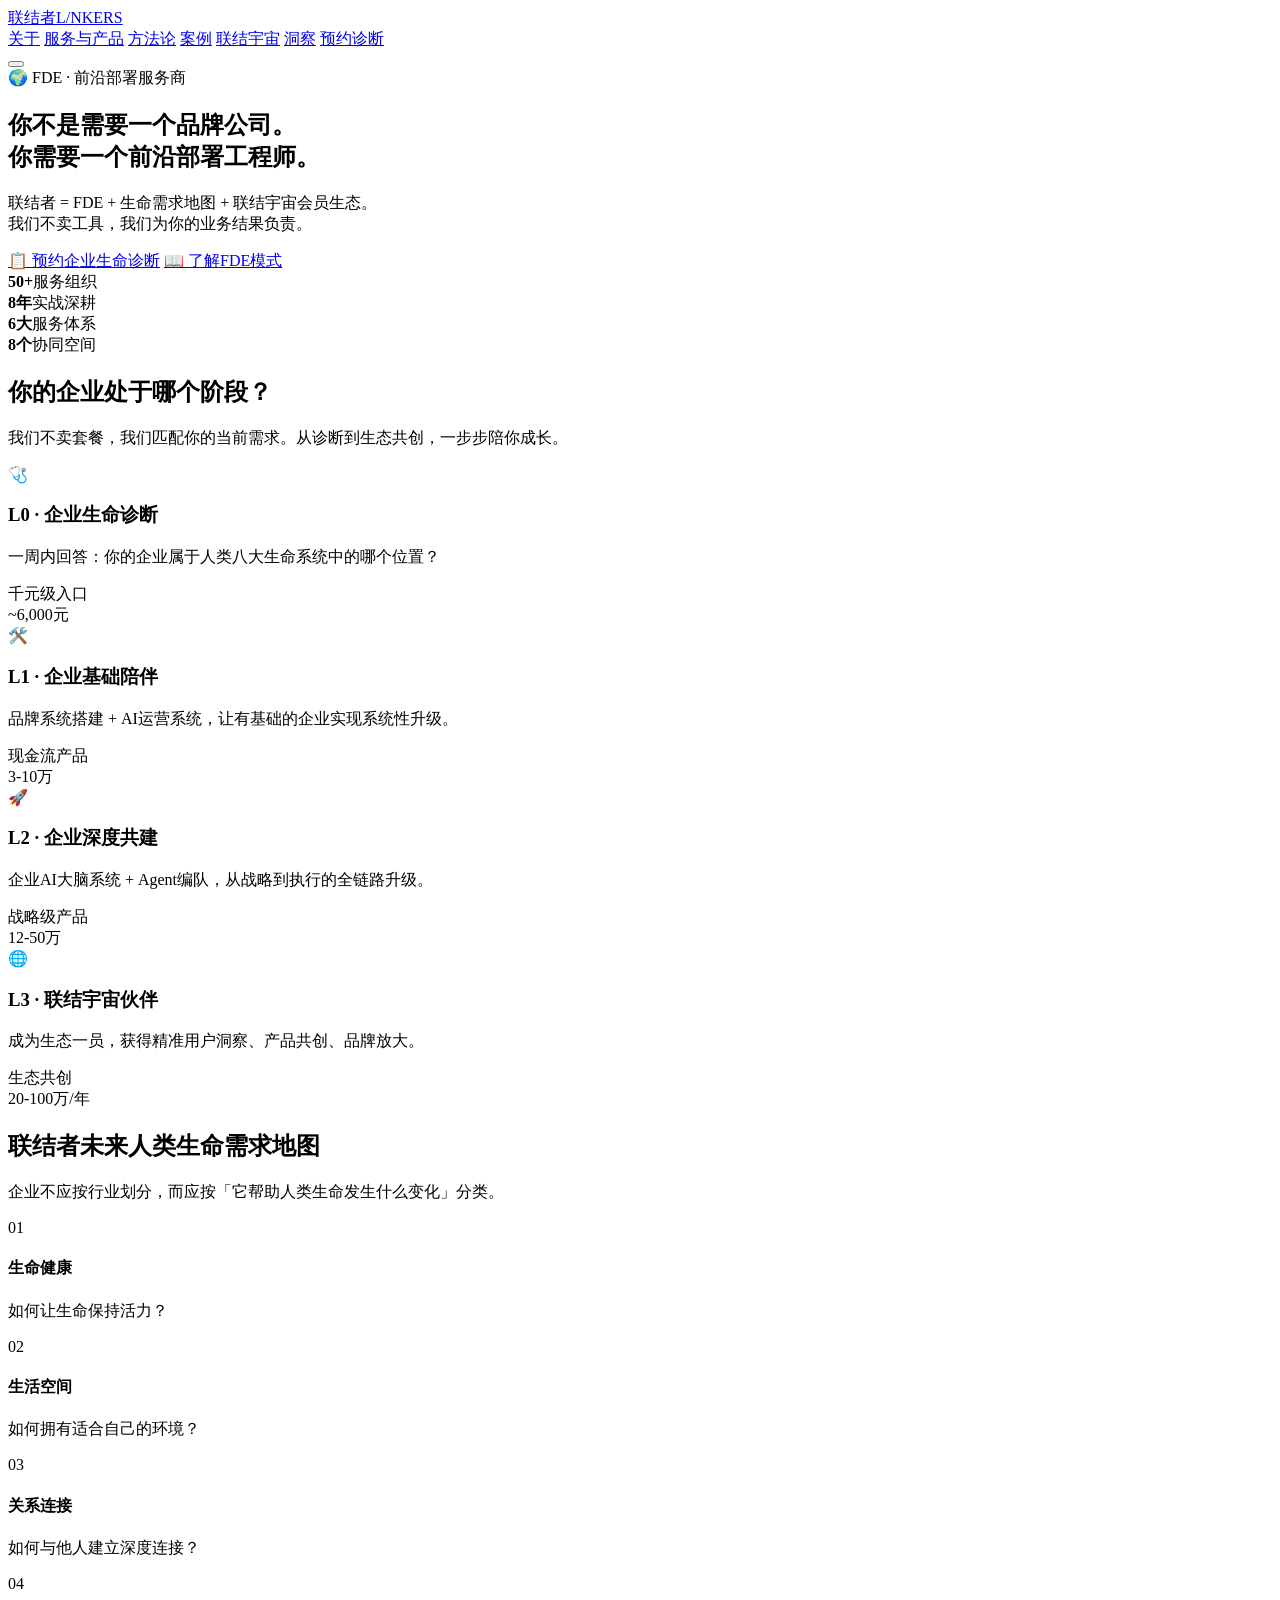
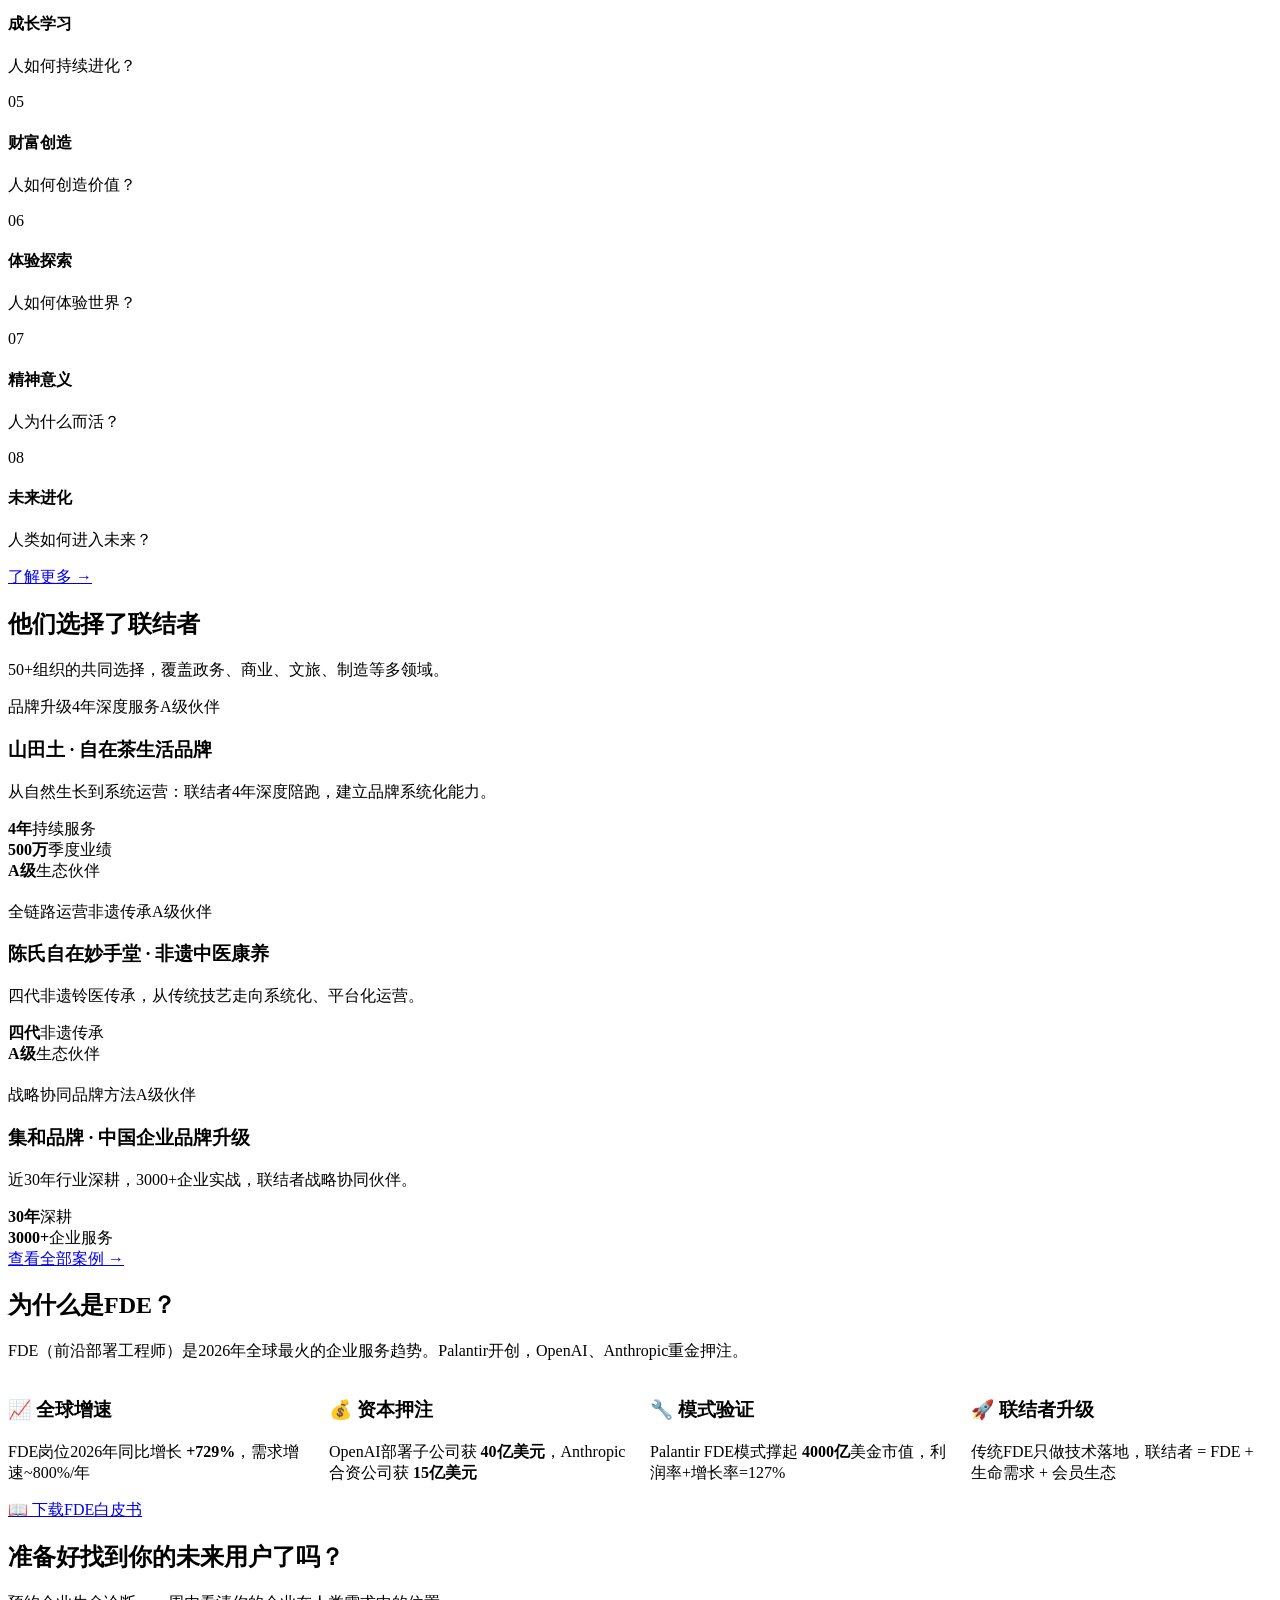
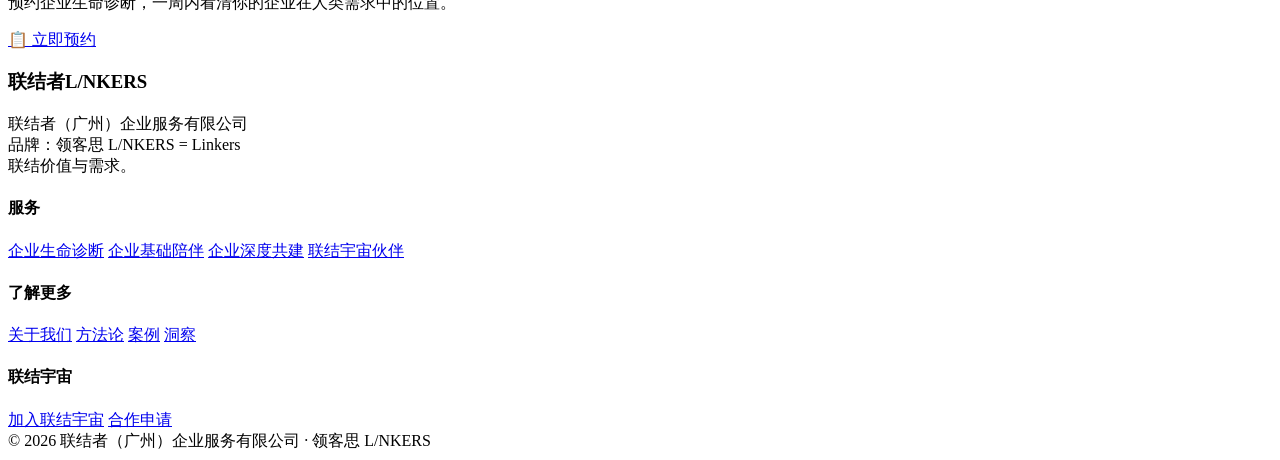
==== index.html @ 3c76ed64 "添加 index.html" ====
<!DOCTYPE html>
<html lang="zh-CN">
<head>
  <meta charset="UTF-8">
  <meta name="viewport" content="width=device-width, initial-scale=1.0">
  <meta name="description" content="联结者（领客思）— FDE前沿部署服务商，帮助企业找到未来用户，创造未来生活方式。">
  <title>联结者 L/NKERS | FDE前沿部署 · 未来生活方式生态构建者</title>
  <link rel="preconnect" href="https://fonts.googleapis.com">
  <link href="https://fonts.googleapis.com/css2?family=Inter:wght@400;500;600;700;800&display=swap" rel="stylesheet">
  <link rel="stylesheet" href="css/styles.css">
</head>
<body>

<!-- ===== Navigation ===== -->
<nav class="nav">
  <div class="nav-inner">
    <a href="/" class="nav-logo">联结者<span>L/NKERS</span></a>
    <div class="nav-links" id="navLinks">
      <a href="about.html">关于</a>
      <a href="services.html">服务与产品</a>
      <a href="methodology.html">方法论</a>
      <a href="cases.html">案例</a>
      <a href="community.html">联结宇宙</a>
      <a href="insights.html">洞察</a>
      <a href="contact.html" class="nav-cta">预约诊断</a>
    </div>
    <button class="nav-toggle" id="navToggle" aria-label="菜单">
      <span></span><span></span><span></span>
    </button>
  </div>
</nav>

<!-- ===== Hero ===== -->
<section class="hero">
  <div class="hero-inner">
    <div class="hero-tag">🌍 FDE · 前沿部署服务商</div>
    <h1>你不是需要一个品牌公司。<br>你需要一个<span class="highlight">前沿部署工程师</span>。</h1>
    <p>联结者 = FDE + 生命需求地图 + 联结宇宙会员生态。<br>我们不卖工具，我们为你的业务结果负责。</p>
    <div class="hero-actions">
      <a href="contact.html" class="btn btn-primary">📋 预约企业生命诊断</a>
      <a href="methodology.html" class="btn btn-secondary">📖 了解FDE模式</a>
    </div>
    <div class="hero-stats">
      <div class="hero-stat"><strong>50+</strong><span>服务组织</span></div>
      <div class="hero-stat"><strong>8年</strong><span>实战深耕</span></div>
      <div class="hero-stat"><strong>6大</strong><span>服务体系</span></div>
      <div class="hero-stat"><strong>8个</strong><span>协同空间</span></div>
    </div>
  </div>
</section>

<!-- ===== Services Overview ===== -->
<section class="section">
  <div class="container">
    <h2 class="section-title">你的企业处于哪个阶段？</h2>
    <p class="section-sub">我们不卖套餐，我们匹配你的当前需求。从诊断到生态共创，一步步陪你成长。</p>
    <div class="card-grid">
      <div class="card">
        <div class="card-icon">🩺</div>
        <h3>L0 · 企业生命诊断</h3>
        <p>一周内回答：你的企业属于人类八大生命系统中的哪个位置？</p>
        <span class="tag">千元级入口</span>
        <div class="price">~6,000元</div>
      </div>
      <div class="card">
        <div class="card-icon">🛠️</div>
        <h3>L1 · 企业基础陪伴</h3>
        <p>品牌系统搭建 + AI运营系统，让有基础的企业实现系统性升级。</p>
        <span class="tag">现金流产品</span>
        <div class="price">3-10万</div>
      </div>
      <div class="card">
        <div class="card-icon">🚀</div>
        <h3>L2 · 企业深度共建</h3>
        <p>企业AI大脑系统 + Agent编队，从战略到执行的全链路升级。</p>
        <span class="tag">战略级产品</span>
        <div class="price">12-50万</div>
      </div>
      <div class="card">
        <div class="card-icon">🌐</div>
        <h3>L3 · 联结宇宙伙伴</h3>
        <p>成为生态一员，获得精准用户洞察、产品共创、品牌放大。</p>
        <span class="tag">生态共创</span>
        <div class="price">20-100万/年</div>
      </div>
    </div>
  </div>
</section>

<!-- ===== Eight Systems ===== -->
<section class="section section-alt">
  <div class="container">
    <h2 class="section-title">联结者未来人类生命需求地图</h2>
    <p class="section-sub">企业不应按行业划分，而应按「它帮助人类生命发生什么变化」分类。</p>
    <div class="systems-grid">
      <div class="system-card"><div class="system-num">01</div><h4>生命健康</h4><p>如何让生命保持活力？</p></div>
      <div class="system-card"><div class="system-num">02</div><h4>生活空间</h4><p>如何拥有适合自己的环境？</p></div>
      <div class="system-card"><div class="system-num">03</div><h4>关系连接</h4><p>如何与他人建立深度连接？</p></div>
      <div class="system-card"><div class="system-num">04</div><h4>成长学习</h4><p>人如何持续进化？</p></div>
      <div class="system-card"><div class="system-num">05</div><h4>财富创造</h4><p>人如何创造价值？</p></div>
      <div class="system-card"><div class="system-num">06</div><h4>体验探索</h4><p>人如何体验世界？</p></div>
      <div class="system-card"><div class="system-num">07</div><h4>精神意义</h4><p>人为什么而活？</p></div>
      <div class="system-card"><div class="system-num">08</div><h4>未来进化</h4><p>人类如何进入未来？</p></div>
    </div>
    <div class="text-center mt-4">
      <a href="methodology.html" class="btn btn-primary">了解更多 →</a>
    </div>
  </div>
</section>

<!-- ===== Cases ===== -->
<section class="section">
  <div class="container">
    <h2 class="section-title">他们选择了联结者</h2>
    <p class="section-sub">50+组织的共同选择，覆盖政务、商业、文旅、制造等多领域。</p>
    <div style="display:flex;flex-direction:column;gap:20px;">
      <div class="case-card">
        <div class="case-info">
          <div class="case-tags"><span>品牌升级</span><span>4年深度服务</span><span>A级伙伴</span></div>
          <h3>山田土 · 自在茶生活品牌</h3>
          <p class="case-desc">从自然生长到系统运营：联结者4年深度陪跑，建立品牌系统化能力。</p>
          <div class="case-stats">
            <div class="case-stat"><strong>4年</strong><span>持续服务</span></div>
            <div class="case-stat"><strong>500万</strong><span>季度业绩</span></div>
            <div class="case-stat"><strong>A级</strong><span>生态伙伴</span></div>
          </div>
        </div>
      </div>
      <div class="case-card">
        <div class="case-info">
          <div class="case-tags"><span>全链路运营</span><span>非遗传承</span><span>A级伙伴</span></div>
          <h3>陈氏自在妙手堂 · 非遗中医康养</h3>
          <p class="case-desc">四代非遗铃医传承，从传统技艺走向系统化、平台化运营。</p>
          <div class="case-stats">
            <div class="case-stat"><strong>四代</strong><span>非遗传承</span></div>
            <div class="case-stat"><strong>A级</strong><span>生态伙伴</span></div>
          </div>
        </div>
      </div>
      <div class="case-card">
        <div class="case-info">
          <div class="case-tags"><span>战略协同</span><span>品牌方法</span><span>A级伙伴</span></div>
          <h3>集和品牌 · 中国企业品牌升级</h3>
          <p class="case-desc">近30年行业深耕，3000+企业实战，联结者战略协同伙伴。</p>
          <div class="case-stats">
            <div class="case-stat"><strong>30年</strong><span>深耕</span></div>
            <div class="case-stat"><strong>3000+</strong><span>企业服务</span></div>
          </div>
        </div>
      </div>
    </div>
    <div class="text-center mt-4">
      <a href="cases.html" class="btn btn-primary">查看全部案例 →</a>
    </div>
  </div>
</section>

<!-- ===== FDE Section ===== -->
<section class="section section-alt">
  <div class="container">
    <h2 class="section-title">为什么是FDE？</h2>
    <p class="section-sub">FDE（前沿部署工程师）是2026年全球最火的企业服务趋势。Palantir开创，OpenAI、Anthropic重金押注。</p>
    <div style="display:grid;grid-template-columns:repeat(auto-fit,minmax(240px,1fr));gap:20px;">
      <div class="card"><h3>📈 全球增速</h3><p>FDE岗位2026年同比增长 <strong>+729%</strong>，需求增速~800%/年</p></div>
      <div class="card"><h3>💰 资本押注</h3><p>OpenAI部署子公司获 <strong>40亿美元</strong>，Anthropic合资公司获 <strong>15亿美元</strong></p></div>
      <div class="card"><h3>🔧 模式验证</h3><p>Palantir FDE模式撑起 <strong>4000亿</strong>美金市值，利润率+增长率=127%</p></div>
      <div class="card"><h3>🚀 联结者升级</h3><p>传统FDE只做技术落地，联结者 = FDE + 生命需求 + 会员生态</p></div>
    </div>
    <div class="text-center mt-4">
      <a href="methodology.html" class="btn btn-primary">📖 下载FDE白皮书</a>
    </div>
  </div>
</section>

<!-- ===== CTA ===== -->
<section class="cta-banner">
  <h2>准备好找到你的未来用户了吗？</h2>
  <p>预约企业生命诊断，一周内看清你的企业在人类需求中的位置。</p>
  <a href="contact.html" class="btn btn-primary">📋 立即预约</a>
</section>

<!-- ===== Footer ===== -->
<footer class="footer">
  <div class="footer-inner">
    <div class="footer-grid">
      <div class="footer-brand">
        <h3>联结者<span>L/NKERS</span></h3>
        <p>联结者（广州）企业服务有限公司<br>品牌：领客思 L/NKERS = Linkers<br>联结价值与需求。</p>
      </div>
      <div class="footer-col">
        <h4>服务</h4>
        <a href="services.html">企业生命诊断</a>
        <a href="services.html">企业基础陪伴</a>
        <a href="services.html">企业深度共建</a>
        <a href="services.html">联结宇宙伙伴</a>
      </div>
      <div class="footer-col">
        <h4>了解更多</h4>
        <a href="about.html">关于我们</a>
        <a href="methodology.html">方法论</a>
        <a href="cases.html">案例</a>
        <a href="insights.html">洞察</a>
      </div>
      <div class="footer-col">
        <h4>联结宇宙</h4>
        <a href="community.html">加入联结宇宙</a>
        <a href="contact.html">合作申请</a>
      </div>
    </div>
    <div class="footer-bottom">
      © 2026 联结者（广州）企业服务有限公司 · 领客思 L/NKERS
    </div>
  </div>
</footer>

<script>
document.getElementById('navToggle').addEventListener('click', function() {
  document.getElementById('navLinks').classList.toggle('open');
});
</script>
</body>
</html>
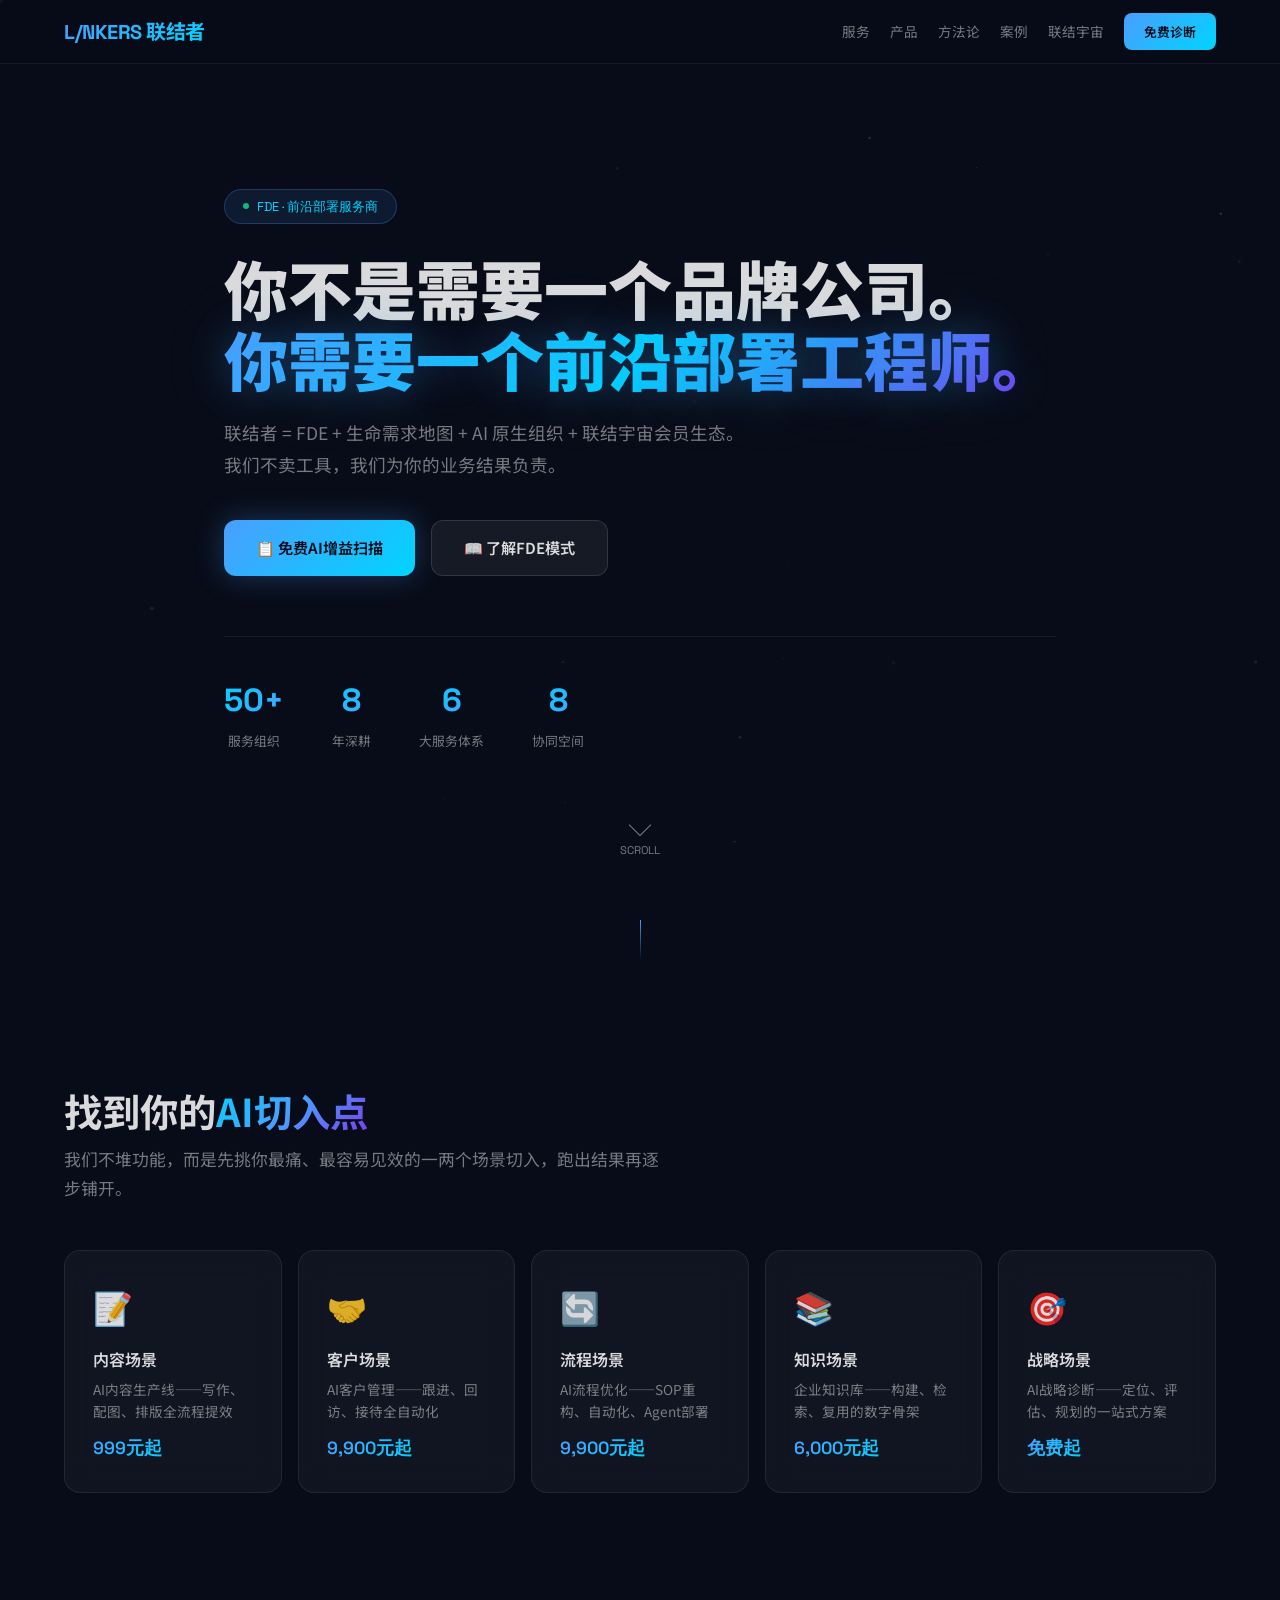
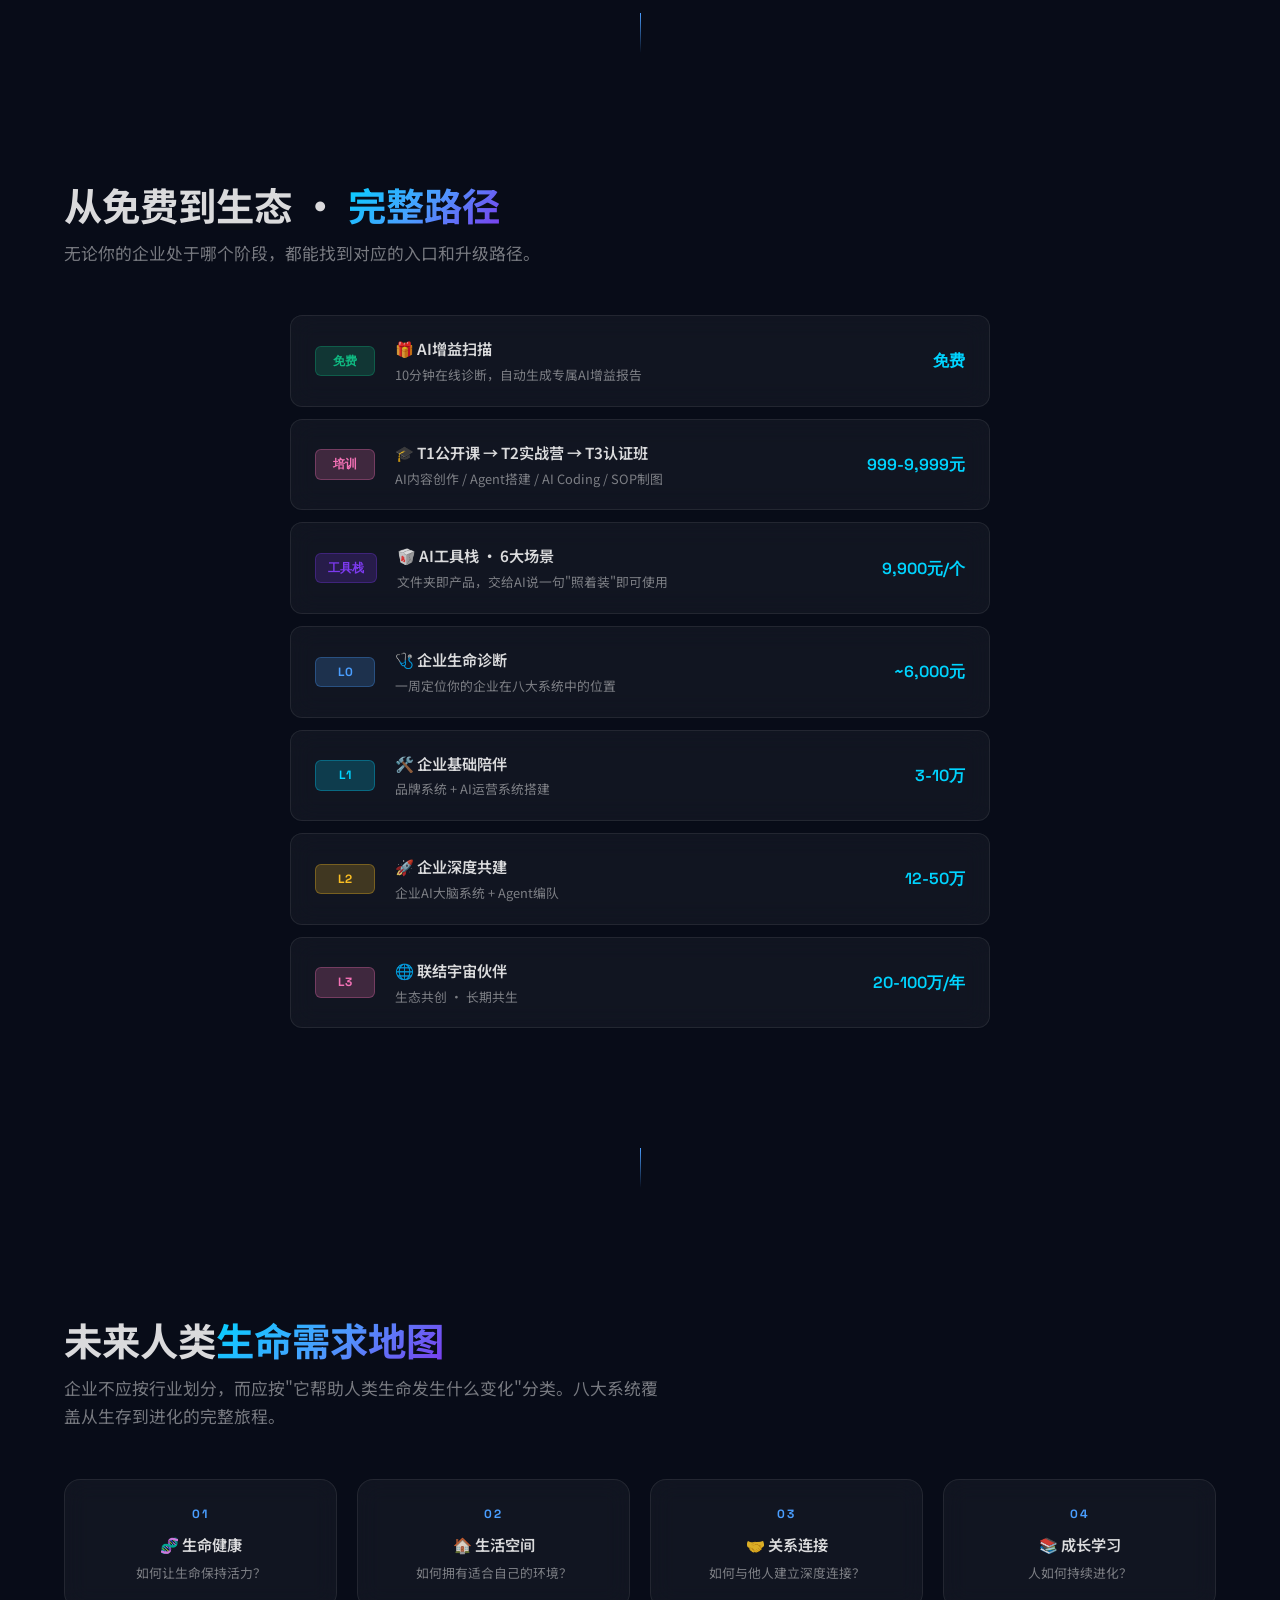
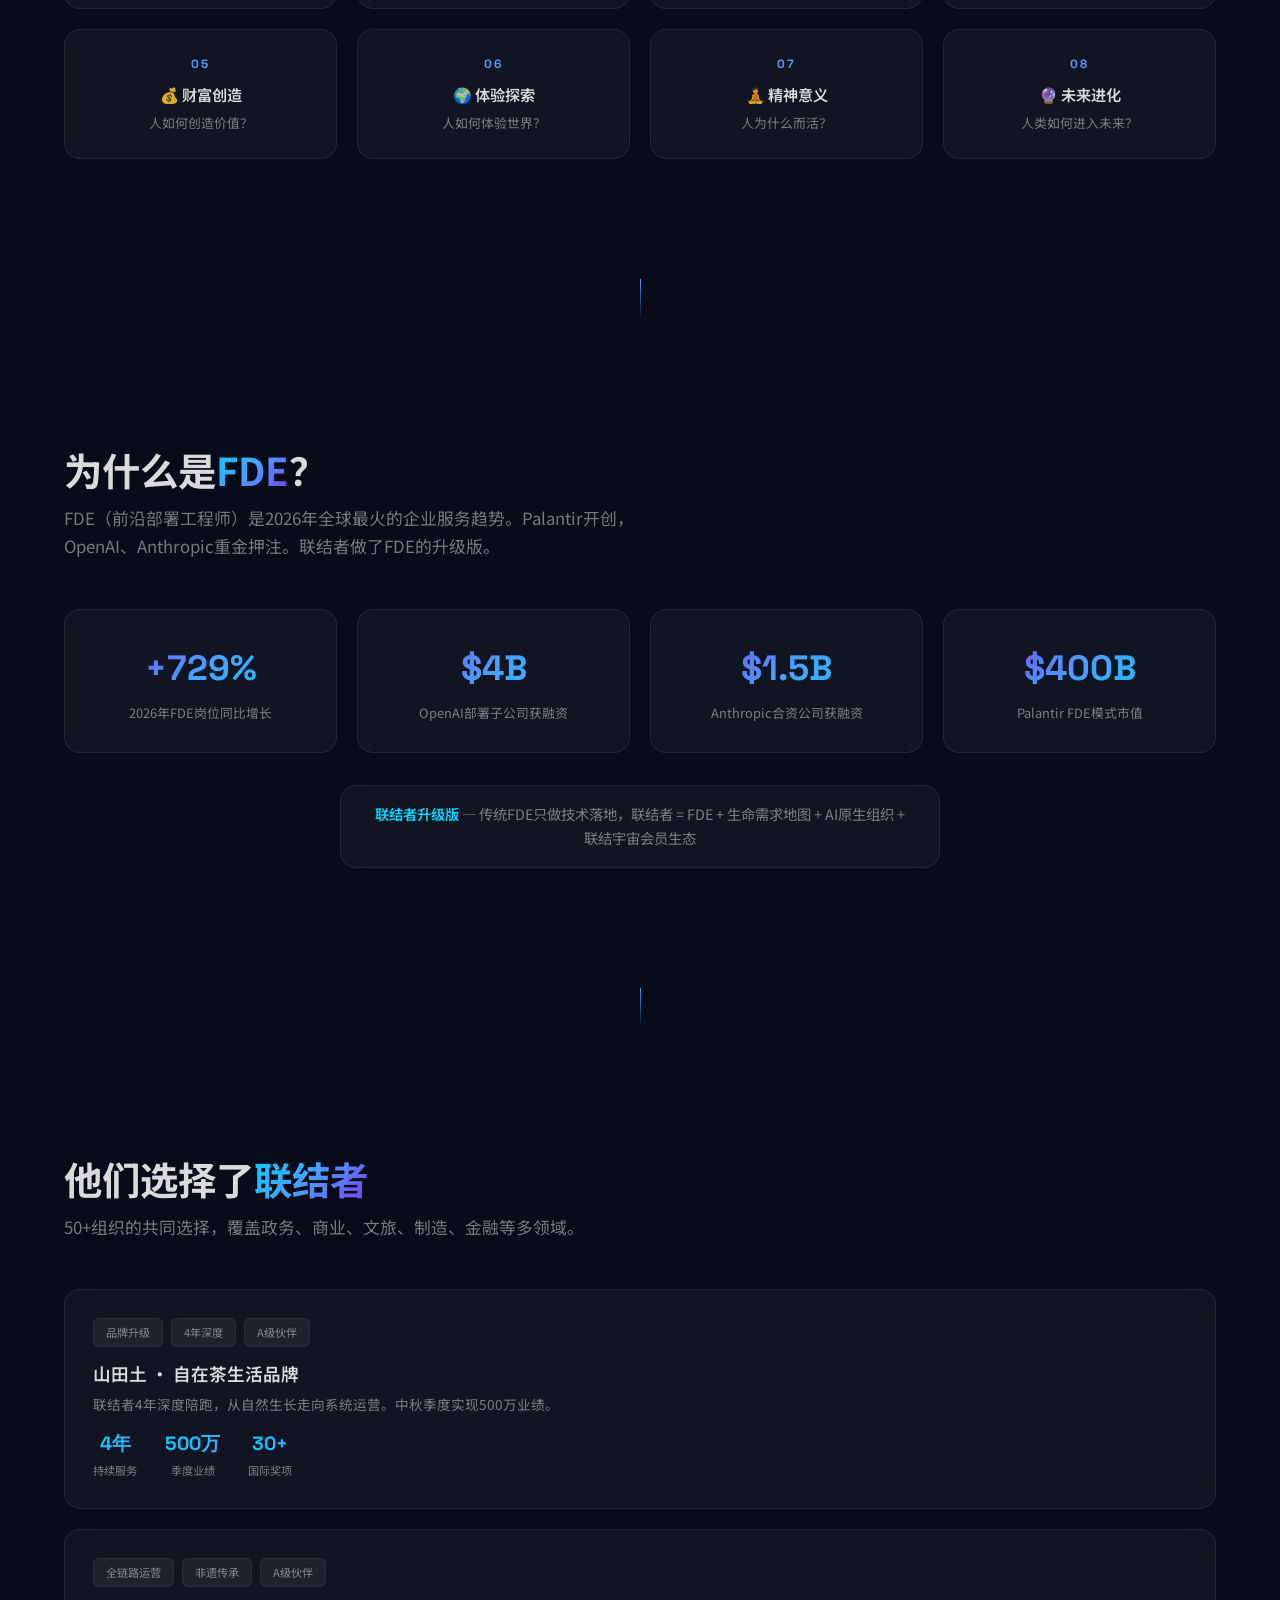
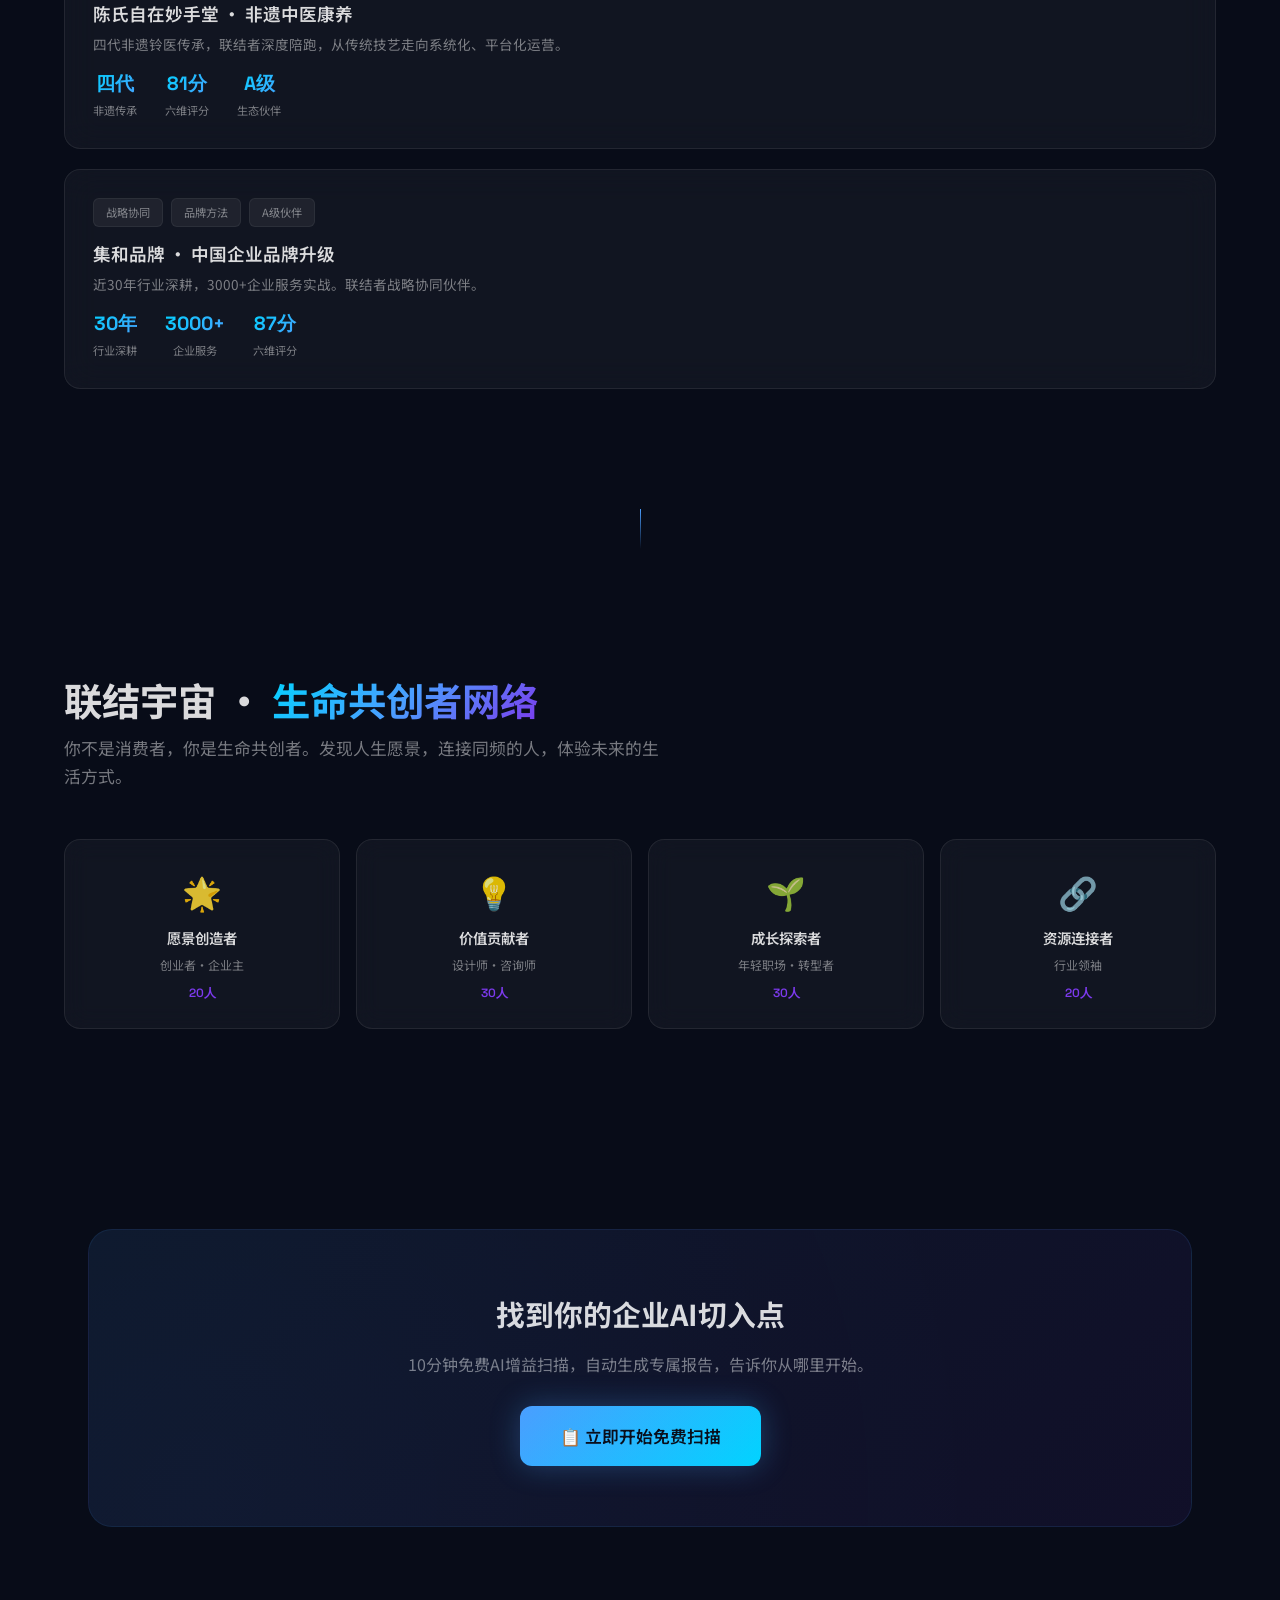
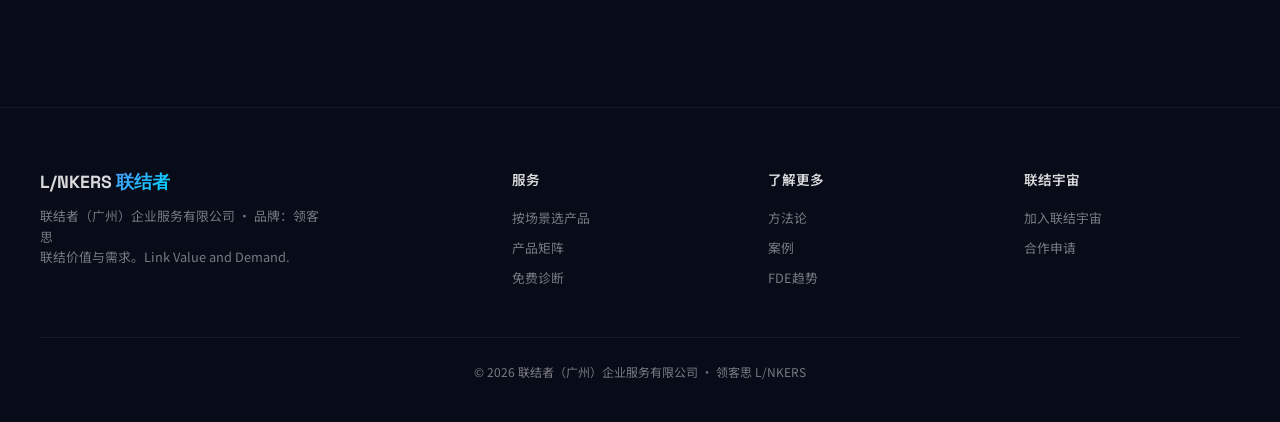
==== commit 58c70b09: "🎨 全新设计：未来科技风格官网" ====
--- a/index.html
+++ b/index.html
@@ -3,219 +3,723 @@
 <head>
   <meta charset="UTF-8">
   <meta name="viewport" content="width=device-width, initial-scale=1.0">
+  <title>联结者 L/NKERS · FDE 前沿部署</title>
   <meta name="description" content="联结者（领客思）— FDE前沿部署服务商，帮助企业找到未来用户，创造未来生活方式。">
-  <title>联结者 L/NKERS | FDE前沿部署 · 未来生活方式生态构建者</title>
   <link rel="preconnect" href="https://fonts.googleapis.com">
-  <link href="https://fonts.googleapis.com/css2?family=Inter:wght@400;500;600;700;800&display=swap" rel="stylesheet">
-  <link rel="stylesheet" href="css/styles.css">
+  <link href="https://fonts.googleapis.com/css2?family=Space+Grotesk:wght@400;500;600;700&family=Noto+Sans+SC:wght@300;400;500;700;900&display=swap" rel="stylesheet">
+  <style>
+    :root {
+      --bg-deep: #080c18;
+      --bg-card: rgba(255,255,255,0.04);
+      --glass-edge: rgba(255,255,255,0.08);
+      --glass-glow: rgba(74,158,255,0.15);
+      --blue: #4A9EFF;
+      --cyan: #00D4FF;
+      --purple: #7C3AED;
+      --green: #10B981;
+      --pink: #F472B6;
+      --gold: #FBBF24;
+      --text: rgba(255,255,255,0.85);
+      --text-dim: rgba(255,255,255,0.45);
+      --font-en: 'Space Grotesk', sans-serif;
+      --font-zh: 'Noto Sans SC', sans-serif;
+      --max-w: 1200px;
+      --radius: 16px;
+    }
+    *,*::before,*::after { margin:0;padding:0;box-sizing:border-box; }
+    html { scroll-behavior:smooth; }
+    body {
+      font-family: var(--font-zh);
+      background: var(--bg-deep);
+      color: var(--text);
+      line-height: 1.7;
+      overflow-x: hidden;
+    }
+    ::-webkit-scrollbar { width:6px; }
+    ::-webkit-scrollbar-track { background:var(--bg-deep); }
+    ::-webkit-scrollbar-thumb { background:var(--blue);border-radius:3px; }
+
+    /* ---- canvas BG ---- */
+    #particle-canvas {
+      position:fixed; top:0;left:0;width:100%;height:100%;
+      z-index:0; pointer-events:none;
+      opacity:0.5;
+    }
+
+    /* ---- nav ---- */
+    .nav {
+      position:fixed; top:0;left:0;right:0;z-index:100;
+      background:rgba(8,12,24,0.8); backdrop-filter:blur(20px);
+      border-bottom:1px solid rgba(255,255,255,0.06);
+      height:64px;
+    }
+    .nav-inner {
+      max-width:var(--max-w); margin:0 auto; padding:0 24px;
+      height:100%; display:flex; align-items:center; justify-content:space-between;
+    }
+    .logo {
+      font-family:var(--font-en); font-weight:700; font-size:1.25rem;
+      background: linear-gradient(135deg, var(--blue), var(--cyan));
+      -webkit-background-clip:text; -webkit-text-fill-color:transparent;
+      letter-spacing:-0.5px;
+    }
+    .logo span { font-family:var(--font-zh); }
+    .nav-links { display:flex; align-items:center; gap:20px; }
+    .nav-links a {
+      font-size:0.85rem; color:var(--text-dim); text-decoration:none;
+      transition:color 0.3s; font-weight:400;
+    }
+    .nav-links a:hover { color:var(--cyan); }
+    .nav-cta {
+      background:linear-gradient(135deg, var(--blue), var(--cyan));
+      color:#080c18 !important; padding:8px 20px; border-radius:8px;
+      font-weight:600 !important; font-size:0.8rem !important;
+      transition:transform 0.3s, box-shadow 0.3s !important;
+    }
+    .nav-cta:hover { transform:translateY(-1px); box-shadow:0 0 24px rgba(74,158,255,0.4); }
+    .hamburger { display:none; flex-direction:column; gap:4px; cursor:pointer; background:none; border:none; padding:4px; }
+    .hamburger span { width:22px; height:2px; background:var(--text); border-radius:2px; transition:0.3s; }
+    @media(max-width:860px){
+      .nav-links {
+        display:none; position:absolute; top:64px; left:0; right:0;
+        flex-direction:column; background:rgba(8,12,24,0.95); backdrop-filter:blur(20px);
+        padding:16px 24px; gap:12px; border-bottom:1px solid rgba(255,255,255,0.06);
+      }
+      .nav-links.open { display:flex; }
+      .hamburger { display:flex; }
+    }
+
+    /* ---- container ---- */
+    .container { max-width:var(--max-w); margin:0 auto; padding:0 24px; position:relative; z-index:1; }
+
+    /* ---- section ---- */
+    .section { padding:100px 0; position:relative; z-index:1; }
+    .section-title {
+      font-family:var(--font-zh); font-weight:700; font-size:2.4rem;
+      margin-bottom:12px; line-height:1.2;
+    }
+    .section-title .grad {
+      background:linear-gradient(135deg, var(--cyan), var(--blue), var(--purple));
+      -webkit-background-clip:text; -webkit-text-fill-color:transparent;
+    }
+    .section-sub {
+      color:var(--text-dim); font-size:1.05rem; max-width:600px; margin-bottom:48px; line-height:1.7;
+    }
+
+    /* ---- hero ---- */
+    .hero {
+      min-height:100vh; display:flex; align-items:center;
+      padding:120px 0 80px; position:relative; z-index:1;
+    }
+    .hero-content { max-width:900px; }
+    .hero-tag {
+      display:inline-flex; align-items:center; gap:8px;
+      background:rgba(74,158,255,0.1); border:1px solid rgba(74,158,255,0.25);
+      padding:6px 18px; border-radius:20px; font-size:0.8rem;
+      color:var(--cyan); margin-bottom:28px;
+      font-family:var(--font-en);
+    }
+    .hero-tag .dot { width:6px;height:6px;border-radius:50%;background:var(--green);animation:pulse-dot 2s infinite; }
+    @keyframes pulse-dot { 0%,100%{opacity:1}50%{opacity:0.3} }
+    .hero h1 {
+      font-family:var(--font-zh); font-weight:900; font-size:clamp(2.2rem,6vw,4rem);
+      line-height:1.1; margin-bottom:8px;
+    }
+    .hero h1 .line1 { color:var(--text); }
+    .hero h1 .line2 {
+      background:linear-gradient(135deg, var(--blue), var(--cyan), var(--purple));
+      -webkit-background-clip:text; -webkit-text-fill-color:transparent;
+    }
+    .hero-glow {
+      display:inline-block;
+      text-shadow:0 0 40px rgba(74,158,255,0.3), 0 0 80px rgba(0,212,255,0.15);
+    }
+    .hero p {
+      color:var(--text-dim); font-size:1.1rem; max-width:600px;
+      margin:24px 0 40px; line-height:1.8;
+    }
+    .hero-actions { display:flex; gap:16px; flex-wrap:wrap; }
+    .btn {
+      display:inline-flex; align-items:center; gap:10px;
+      padding:14px 32px; border-radius:12px; font-weight:600;
+      font-size:0.95rem; text-decoration:none; cursor:pointer;
+      transition:all 0.3s; border:none; font-family:var(--font-zh);
+    }
+    .btn-primary {
+      background:linear-gradient(135deg, var(--blue), var(--cyan));
+      color:#080c18; box-shadow:0 0 30px rgba(74,158,255,0.3);
+    }
+    .btn-primary:hover { transform:translateY(-2px); box-shadow:0 0 50px rgba(74,158,255,0.5); }
+    .btn-glass {
+      background:rgba(255,255,255,0.06); backdrop-filter:blur(10px);
+      color:var(--text); border:1px solid rgba(255,255,255,0.12);
+    }
+    .btn-glass:hover {
+      background:rgba(255,255,255,0.1); border-color:var(--cyan);
+      transform:translateY(-2px);
+    }
+    .hero-stats {
+      display:flex; gap:48px; margin-top:60px;
+      padding-top:36px; border-top:1px solid rgba(255,255,255,0.06);
+    }
+    .hero-stat { text-align:center; }
+    .hero-stat .num {
+      font-family:var(--font-en); font-size:2rem; font-weight:700;
+      background:linear-gradient(135deg, var(--cyan), var(--blue));
+      -webkit-background-clip:text; -webkit-text-fill-color:transparent;
+    }
+    .hero-stat .lbl { font-size:0.8rem; color:var(--text-dim); margin-top:2px; }
+    @media(max-width:640px){
+      .hero h1 { font-size:1.8rem; }
+      .hero-stats { gap:24px; flex-wrap:wrap; }
+      .hero-stat .num { font-size:1.4rem; }
+    }
+
+    /* ---- glass card ---- */
+    .glass {
+      background:var(--bg-card); backdrop-filter:blur(16px);
+      border:1px solid var(--glass-edge);
+      border-radius:var(--radius);
+      transition:all 0.4s;
+    }
+    .glass:hover {
+      border-color:var(--glass-glow);
+      box-shadow:0 0 30px rgba(74,158,255,0.08);
+      transform:translateY(-3px);
+    }
+
+    /* ---- grid helpers ---- */
+    .grid-3 { display:grid; grid-template-columns:repeat(3,1fr); gap:20px; }
+    .grid-4 { display:grid; grid-template-columns:repeat(4,1fr); gap:20px; }
+    .grid-5 { display:grid; grid-template-columns:repeat(5,1fr); gap:16px; }
+    @media(max-width:860px){
+      .grid-3,.grid-4,.grid-5 { grid-template-columns:repeat(2,1fr); }
+    }
+    @media(max-width:480px){
+      .grid-3,.grid-4,.grid-5 { grid-template-columns:1fr; }
+    }
+
+    /* ---- scenario cards ---- */
+    .scenario-card {
+      background:var(--bg-card); backdrop-filter:blur(16px);
+      border:1px solid var(--glass-edge); border-radius:var(--radius);
+      padding:28px; transition:all 0.4s; cursor:default;
+      position:relative; overflow:hidden;
+    }
+    .scenario-card::before {
+      content:''; position:absolute; top:0;left:0;right:0;height:3px;
+      background:linear-gradient(90deg, var(--blue), var(--cyan));
+      opacity:0; transition:opacity 0.4s;
+    }
+    .scenario-card:hover::before { opacity:1; }
+    .scenario-card:hover {
+      border-color:rgba(74,158,255,0.3);
+      transform:translateY(-4px);
+      box-shadow:0 8px 40px rgba(74,158,255,0.1);
+    }
+    .scenario-icon { font-size:2rem; margin-bottom:12px; }
+    .scenario-card h3 { font-size:1rem; font-weight:600; margin-bottom:6px; }
+    .scenario-card p { font-size:0.85rem; color:var(--text-dim); line-height:1.6; }
+    .scenario-price {
+      display:inline-block; margin-top:12px;
+      font-family:var(--font-en); font-weight:600; font-size:1.1rem;
+      background:linear-gradient(135deg, var(--blue), var(--cyan));
+      -webkit-background-clip:text; -webkit-text-fill-color:transparent;
+    }
+
+    /* ---- product tier ---- */
+    .tier-chain { display:flex; flex-direction:column; gap:12px; max-width:700px; margin:0 auto; }
+    .tier-item {
+      display:flex; align-items:center; gap:20px;
+      background:var(--bg-card); backdrop-filter:blur(12px);
+      border:1px solid var(--glass-edge); border-radius:12px;
+      padding:20px 24px; transition:all 0.3s;
+    }
+    .tier-item:hover { border-color:var(--glass-glow); transform:translateX(6px); }
+    .tier-badge {
+      font-family:var(--font-en); font-weight:700; font-size:0.75rem;
+      padding:4px 12px; border-radius:6px; white-space:nowrap;
+      min-width:60px; text-align:center;
+    }
+    .badge-free { background:rgba(16,185,129,0.2); color:var(--green); border:1px solid rgba(16,185,129,0.3); }
+    .badge-training { background:rgba(244,114,182,0.2); color:var(--pink); border:1px solid rgba(244,114,182,0.3); }
+    .badge-tool { background:rgba(124,58,237,0.2); color:var(--purple); border:1px solid rgba(124,58,237,0.3); }
+    .badge-l0 { background:rgba(74,158,255,0.2); color:var(--blue); border:1px solid rgba(74,158,255,0.3); }
+    .badge-l1 { background:rgba(0,212,255,0.2); color:var(--cyan); border:1px solid rgba(0,212,255,0.3); }
+    .badge-l2 { background:rgba(251,191,36,0.2); color:var(--gold); border:1px solid rgba(251,191,36,0.3); }
+    .badge-l3 { background:rgba(244,114,182,0.2); color:var(--pink); border:1px solid rgba(244,114,182,0.3); }
+    .tier-info { flex:1; }
+    .tier-info .name { font-weight:600; font-size:0.95rem; }
+    .tier-info .desc { font-size:0.8rem; color:var(--text-dim); margin-top:2px; }
+    .tier-price {
+      font-family:var(--font-en); font-weight:600; font-size:1rem;
+      color:var(--cyan); white-space:nowrap;
+    }
+
+    /* ---- system card ---- */
+    .sys-card {
+      background:var(--bg-card); backdrop-filter:blur(12px);
+      border:1px solid var(--glass-edge); border-radius:var(--radius);
+      padding:24px; text-align:center; transition:all 0.4s; cursor:default;
+      position:relative; overflow:hidden;
+    }
+    .sys-card::after {
+      content:''; position:absolute; bottom:0;left:25%;right:25%;height:2px;
+      background:linear-gradient(90deg, transparent, var(--blue), transparent);
+      opacity:0; transition:opacity 0.4s;
+    }
+    .sys-card:hover::after { opacity:1; }
+    .sys-card:hover {
+      border-color:rgba(74,158,255,0.25);
+      transform:translateY(-4px);
+      box-shadow:0 8px 32px rgba(74,158,255,0.06);
+    }
+    .sys-num {
+      font-family:var(--font-en); font-size:0.75rem; font-weight:700;
+      color:var(--blue); letter-spacing:2px; margin-bottom:8px;
+    }
+    .sys-card h4 { font-size:0.95rem; font-weight:600; margin-bottom:4px; }
+    .sys-card p { font-size:0.8rem; color:var(--text-dim); }
+
+    /* ---- case card ---- */
+    .case-card {
+      display:flex; gap:24px;
+      background:var(--bg-card); backdrop-filter:blur(16px);
+      border:1px solid var(--glass-edge); border-radius:var(--radius);
+      padding:28px; transition:all 0.4s;
+    }
+    .case-card:hover {
+      border-color:rgba(74,158,255,0.2);
+      transform:translateY(-2px);
+      box-shadow:0 8px 32px rgba(74,158,255,0.06);
+    }
+    .case-info { flex:1; }
+    .case-info h3 { font-size:1.1rem; font-weight:600; margin-bottom:4px; }
+    .case-desc { font-size:0.85rem; color:var(--text-dim); margin-bottom:12px; }
+    .case-tags { display:flex; gap:8px; flex-wrap:wrap; margin-bottom:12px; }
+    .case-tags span {
+      background:rgba(255,255,255,0.06); padding:4px 12px;
+      border-radius:6px; font-size:0.7rem; color:var(--text-dim);
+      border:1px solid rgba(255,255,255,0.06);
+    }
+    .case-stats { display:flex; gap:28px; }
+    .case-stat { text-align:center; }
+    .case-stat .num {
+      font-family:var(--font-en); font-size:1.2rem; font-weight:700;
+      background:linear-gradient(135deg, var(--cyan), var(--blue));
+      -webkit-background-clip:text; -webkit-text-fill-color:transparent;
+    }
+    .case-stat .lbl { font-size:0.7rem; color:var(--text-dim); }
+    @media(max-width:640px){
+      .case-card { flex-direction:column; }
+      .case-stats { flex-wrap:wrap; gap:16px; }
+    }
+
+    /* ---- FDE stats ---- */
+    .fde-grid { display:grid; grid-template-columns:repeat(4,1fr); gap:20px; }
+    .fde-card {
+      background:var(--bg-card); backdrop-filter:blur(12px);
+      border:1px solid var(--glass-edge); border-radius:var(--radius);
+      padding:28px; text-align:center; transition:all 0.4s;
+    }
+    .fde-card:hover {
+      border-color:rgba(74,158,255,0.25);
+      transform:translateY(-4px);
+      box-shadow:0 8px 40px rgba(74,158,255,0.08);
+    }
+    .fde-card .big {
+      font-family:var(--font-en); font-size:2.2rem; font-weight:700;
+      background:linear-gradient(135deg, var(--purple), var(--blue), var(--cyan));
+      -webkit-background-clip:text; -webkit-text-fill-color:transparent;
+      margin-bottom:4px;
+    }
+    .fde-card .desc { font-size:0.8rem; color:var(--text-dim); }
+    @media(max-width:860px){ .fde-grid { grid-template-columns:repeat(2,1fr); } }
+    @media(max-width:480px){ .fde-grid { grid-template-columns:1fr; } }
+
+    /* ---- member card ---- */
+    .member-grid { display:grid; grid-template-columns:repeat(4,1fr); gap:16px; }
+    .member-card {
+      background:var(--bg-card); backdrop-filter:blur(12px);
+      border:1px solid var(--glass-edge); border-radius:var(--radius);
+      padding:24px; text-align:center; transition:all 0.4s;
+    }
+    .member-card:hover {
+      border-color:rgba(124,58,237,0.3);
+      transform:translateY(-3px);
+    }
+    .member-icon { font-size:2rem; margin-bottom:8px; }
+    .member-card h4 { font-size:0.9rem; font-weight:600; }
+    .member-card p { font-size:0.75rem; color:var(--text-dim); margin-top:4px; }
+    .member-count {
+      font-family:var(--font-en); font-size:0.75rem; font-weight:600;
+      color:var(--purple); margin-top:8px;
+    }
+    @media(max-width:640px){ .member-grid { grid-template-columns:repeat(2,1fr); } }
+
+    /* ---- CTA banner ---- */
+    .cta-banner {
+      background:linear-gradient(135deg, rgba(74,158,255,0.08), rgba(124,58,237,0.08));
+      border:1px solid rgba(74,158,255,0.12);
+      border-radius:24px; padding:60px; text-align:center;
+      margin:0 24px; position:relative; overflow:hidden;
+    }
+    .cta-banner::before {
+      content:''; position:absolute; top:-50%;left:-50%;width:200%;height:200%;
+      background:radial-gradient(circle at 30% 70%, rgba(74,158,255,0.04) 0%, transparent 50%);
+      pointer-events:none;
+    }
+    .cta-banner h2 { font-size:1.8rem; font-weight:700; margin-bottom:12px; }
+    .cta-banner p { color:var(--text-dim); margin-bottom:28px; }
+
+    /* ---- footer ---- */
+    .footer {
+      padding:60px 24px 40px; border-top:1px solid rgba(255,255,255,0.06);
+      margin-top:80px;
+    }
+    .footer-inner { max-width:var(--max-w); margin:0 auto; }
+    .footer-grid { display:grid; grid-template-columns:2fr 1fr 1fr 1fr; gap:40px; }
+    .footer-brand h3 { font-family:var(--font-en); font-size:1.1rem; }
+    .footer-brand h3 span {
+      background:linear-gradient(135deg, var(--blue), var(--cyan));
+      -webkit-background-clip:text; -webkit-text-fill-color:transparent;
+    }
+    .footer-brand p { font-size:0.8rem; color:var(--text-dim); margin-top:8px; line-height:1.6; max-width:280px; }
+    .footer-col h4 { font-size:0.85rem; font-weight:600; margin-bottom:16px; }
+    .footer-col a {
+      display:block; font-size:0.8rem; color:var(--text-dim); text-decoration:none;
+      margin-bottom:8px; transition:color 0.3s;
+    }
+    .footer-col a:hover { color:var(--cyan); }
+    .footer-bottom {
+      margin-top:40px; padding-top:24px;
+      border-top:1px solid rgba(255,255,255,0.06);
+      font-size:0.75rem; text-align:center; color:var(--text-dim);
+    }
+    @media(max-width:860px){ .footer-grid { grid-template-columns:1fr 1fr; gap:32px; } }
+    @media(max-width:480px){ .footer-grid { grid-template-columns:1fr; } }
+
+    /* ---- scroll animations ---- */
+    .reveal {
+      opacity:0; transform:translateY(40px);
+      transition:opacity 0.7s cubic-bezier(0.22,1,0.36,1), transform 0.7s cubic-bezier(0.22,1,0.36,1);
+    }
+    .reveal.visible { opacity:1; transform:translateY(0); }
+    .reveal-delay-1 { transition-delay:0.1s; }
+    .reveal-delay-2 { transition-delay:0.2s; }
+    .reveal-delay-3 { transition-delay:0.3s; }
+    .reveal-delay-4 { transition-delay:0.4s; }
+
+    /* ---- section connector lines ---- */
+    .section-connector {
+      text-align:center; padding:20px 0; position:relative; z-index:1;
+    }
+    .connector-line {
+      display:inline-block; width:1px; height:40px;
+      background:linear-gradient(180deg, var(--blue), transparent);
+    }
+
+    /* ---- scroll hint ---- */
+    .scroll-hint {
+      position:absolute; bottom:40px; left:50%; transform:translateX(-50%);
+      display:flex; flex-direction:column; align-items:center; gap:8px;
+      color:var(--text-dim); font-size:0.7rem; font-family:var(--font-en);
+      animation:fade-down 2s infinite;
+    }
+    .scroll-hint .arrow { width:16px;height:16px;border-right:1px solid var(--text-dim);border-bottom:1px solid var(--text-dim);transform:rotate(45deg); }
+    @keyframes fade-down { 0%,100%{opacity:0.3;transform:translateX(-50%) translateY(0)}50%{opacity:1;transform:translateX(-50%) translateY(6px)} }
+  </style>
 </head>
 <body>
 
-<!-- ===== Navigation ===== -->
+<canvas id="particle-canvas"></canvas>
+
+<!-- ===== NAV ===== -->
 <nav class="nav">
   <div class="nav-inner">
-    <a href="/" class="nav-logo">联结者<span>L/NKERS</span></a>
+    <a href="#" class="logo">L/NKERS <span>联结者</span></a>
     <div class="nav-links" id="navLinks">
-      <a href="about.html">关于</a>
-      <a href="services.html">服务与产品</a>
-      <a href="methodology.html">方法论</a>
-      <a href="cases.html">案例</a>
-      <a href="community.html">联结宇宙</a>
-      <a href="insights.html">洞察</a>
-      <a href="contact.html" class="nav-cta">预约诊断</a>
-    </div>
-    <button class="nav-toggle" id="navToggle" aria-label="菜单">
+      <a href="#services">服务</a>
+      <a href="#matrix">产品</a>
+      <a href="#systems">方法论</a>
+      <a href="#cases">案例</a>
+      <a href="#community">联结宇宙</a>
+      <a href="#contact" class="nav-cta">免费诊断</a>
+    </div>
+    <button class="hamburger" id="hamToggle" aria-label="菜单">
       <span></span><span></span><span></span>
     </button>
   </div>
 </nav>
 
-<!-- ===== Hero ===== -->
-<section class="hero">
-  <div class="hero-inner">
-    <div class="hero-tag">🌍 FDE · 前沿部署服务商</div>
-    <h1>你不是需要一个品牌公司。<br>你需要一个<span class="highlight">前沿部署工程师</span>。</h1>
-    <p>联结者 = FDE + 生命需求地图 + 联结宇宙会员生态。<br>我们不卖工具，我们为你的业务结果负责。</p>
-    <div class="hero-actions">
-      <a href="contact.html" class="btn btn-primary">📋 预约企业生命诊断</a>
-      <a href="methodology.html" class="btn btn-secondary">📖 了解FDE模式</a>
-    </div>
-    <div class="hero-stats">
-      <div class="hero-stat"><strong>50+</strong><span>服务组织</span></div>
-      <div class="hero-stat"><strong>8年</strong><span>实战深耕</span></div>
-      <div class="hero-stat"><strong>6大</strong><span>服务体系</span></div>
-      <div class="hero-stat"><strong>8个</strong><span>协同空间</span></div>
-    </div>
-  </div>
+<!-- ===== HERO ===== -->
+<section class="hero" id="hero">
+  <div class="container" style="position:relative;z-index:2;">
+    <div class="hero-content">
+      <div class="hero-tag"><span class="dot"></span> FDE · 前沿部署服务商</div>
+      <h1>
+        <div class="line1">你不是需要一个品牌公司。</div>
+        <div class="line2 hero-glow">你需要一个前沿部署工程师。</div>
+      </h1>
+      <p>联结者 = FDE + 生命需求地图 + AI 原生组织 + 联结宇宙会员生态。<br>我们不卖工具，我们为你的业务结果负责。</p>
+      <div class="hero-actions">
+        <a href="#contact" class="btn btn-primary">📋 免费AI增益扫描</a>
+        <a href="#systems" class="btn btn-glass">📖 了解FDE模式</a>
+      </div>
+      <div class="hero-stats">
+        <div class="hero-stat"><div class="num">50+</div><div class="lbl">服务组织</div></div>
+        <div class="hero-stat"><div class="num">8</div><div class="lbl">年深耕</div></div>
+        <div class="hero-stat"><div class="num">6</div><div class="lbl">大服务体系</div></div>
+        <div class="hero-stat"><div class="num">8</div><div class="lbl">协同空间</div></div>
+      </div>
+    </div>
+  </div>
+  <div class="scroll-hint"><div class="arrow"></div>SCROLL</div>
 </section>
 
-<!-- ===== Services Overview ===== -->
-<section class="section">
+<div class="section-connector"><div class="connector-line"></div></div>
+
+<!-- ===== SERVICES · 5 SCENARIOS ===== -->
+<section class="section" id="services">
   <div class="container">
-    <h2 class="section-title">你的企业处于哪个阶段？</h2>
-    <p class="section-sub">我们不卖套餐，我们匹配你的当前需求。从诊断到生态共创，一步步陪你成长。</p>
-    <div class="card-grid">
-      <div class="card">
-        <div class="card-icon">🩺</div>
-        <h3>L0 · 企业生命诊断</h3>
-        <p>一周内回答：你的企业属于人类八大生命系统中的哪个位置？</p>
-        <span class="tag">千元级入口</span>
-        <div class="price">~6,000元</div>
+    <h2 class="section-title reveal">找到你的<span class="grad">AI切入点</span></h2>
+    <p class="section-sub reveal">我们不堆功能，而是先挑你最痛、最容易见效的一两个场景切入，跑出结果再逐步铺开。</p>
+    <div class="grid-5">
+      <div class="scenario-card reveal reveal-delay-1">
+        <div class="scenario-icon">📝</div>
+        <h3>内容场景</h3>
+        <p>AI内容生产线——写作、配图、排版全流程提效</p>
+        <div class="scenario-price">999元起</div>
       </div>
-      <div class="card">
-        <div class="card-icon">🛠️</div>
-        <h3>L1 · 企业基础陪伴</h3>
-        <p>品牌系统搭建 + AI运营系统，让有基础的企业实现系统性升级。</p>
-        <span class="tag">现金流产品</span>
-        <div class="price">3-10万</div>
+      <div class="scenario-card reveal reveal-delay-2">
+        <div class="scenario-icon">🤝</div>
+        <h3>客户场景</h3>
+        <p>AI客户管理——跟进、回访、接待全自动化</p>
+        <div class="scenario-price">9,900元起</div>
       </div>
-      <div class="card">
-        <div class="card-icon">🚀</div>
-        <h3>L2 · 企业深度共建</h3>
-        <p>企业AI大脑系统 + Agent编队，从战略到执行的全链路升级。</p>
-        <span class="tag">战略级产品</span>
-        <div class="price">12-50万</div>
+      <div class="scenario-card reveal reveal-delay-3">
+        <div class="scenario-icon">🔄</div>
+        <h3>流程场景</h3>
+        <p>AI流程优化——SOP重构、自动化、Agent部署</p>
+        <div class="scenario-price">9,900元起</div>
       </div>
-      <div class="card">
-        <div class="card-icon">🌐</div>
-        <h3>L3 · 联结宇宙伙伴</h3>
-        <p>成为生态一员，获得精准用户洞察、产品共创、品牌放大。</p>
-        <span class="tag">生态共创</span>
-        <div class="price">20-100万/年</div>
+      <div class="scenario-card reveal reveal-delay-4">
+        <div class="scenario-icon">📚</div>
+        <h3>知识场景</h3>
+        <p>企业知识库——构建、检索、复用的数字骨架</p>
+        <div class="scenario-price">6,000元起</div>
       </div>
+      <div class="scenario-card reveal reveal-delay-4">
+        <div class="scenario-icon">🎯</div>
+        <h3>战略场景</h3>
+        <p>AI战略诊断——定位、评估、规划的一站式方案</p>
+        <div class="scenario-price">免费起</div>
+      </div>
     </div>
   </div>
 </section>
 
-<!-- ===== Eight Systems ===== -->
-<section class="section section-alt">
+<div class="section-connector"><div class="connector-line"></div></div>
+
+<!-- ===== PRODUCT MATRIX ===== -->
+<section class="section" id="matrix">
   <div class="container">
-    <h2 class="section-title">联结者未来人类生命需求地图</h2>
-    <p class="section-sub">企业不应按行业划分，而应按「它帮助人类生命发生什么变化」分类。</p>
-    <div class="systems-grid">
-      <div class="system-card"><div class="system-num">01</div><h4>生命健康</h4><p>如何让生命保持活力？</p></div>
-      <div class="system-card"><div class="system-num">02</div><h4>生活空间</h4><p>如何拥有适合自己的环境？</p></div>
-      <div class="system-card"><div class="system-num">03</div><h4>关系连接</h4><p>如何与他人建立深度连接？</p></div>
-      <div class="system-card"><div class="system-num">04</div><h4>成长学习</h4><p>人如何持续进化？</p></div>
-      <div class="system-card"><div class="system-num">05</div><h4>财富创造</h4><p>人如何创造价值？</p></div>
-      <div class="system-card"><div class="system-num">06</div><h4>体验探索</h4><p>人如何体验世界？</p></div>
-      <div class="system-card"><div class="system-num">07</div><h4>精神意义</h4><p>人为什么而活？</p></div>
-      <div class="system-card"><div class="system-num">08</div><h4>未来进化</h4><p>人类如何进入未来？</p></div>
-    </div>
-    <div class="text-center mt-4">
-      <a href="methodology.html" class="btn btn-primary">了解更多 →</a>
+    <h2 class="section-title reveal">从免费到生态 · <span class="grad">完整路径</span></h2>
+    <p class="section-sub reveal">无论你的企业处于哪个阶段，都能找到对应的入口和升级路径。</p>
+    <div class="tier-chain">
+      <div class="tier-item reveal"><div class="tier-badge badge-free">免费</div><div class="tier-info"><div class="name">🎁 AI增益扫描</div><div class="desc">10分钟在线诊断，自动生成专属AI增益报告</div></div><div class="tier-price">免费</div></div>
+      <div class="tier-item reveal"><div class="tier-badge badge-training">培训</div><div class="tier-info"><div class="name">🎓 T1公开课 → T2实战营 → T3认证班</div><div class="desc">AI内容创作 / Agent搭建 / AI Coding / SOP制图</div></div><div class="tier-price">999-9,999元</div></div>
+      <div class="tier-item reveal"><div class="tier-badge badge-tool">工具栈</div><div class="tier-info"><div class="name">🥡 AI工具栈 · 6大场景</div><div class="desc">文件夹即产品，交给AI说一句"照着装"即可使用</div></div><div class="tier-price">9,900元/个</div></div>
+      <div class="tier-item reveal"><div class="tier-badge badge-l0">L0</div><div class="tier-info"><div class="name">🩺 企业生命诊断</div><div class="desc">一周定位你的企业在八大系统中的位置</div></div><div class="tier-price">~6,000元</div></div>
+      <div class="tier-item reveal"><div class="tier-badge badge-l1">L1</div><div class="tier-info"><div class="name">🛠️ 企业基础陪伴</div><div class="desc">品牌系统 + AI运营系统搭建</div></div><div class="tier-price">3-10万</div></div>
+      <div class="tier-item reveal"><div class="tier-badge badge-l2">L2</div><div class="tier-info"><div class="name">🚀 企业深度共建</div><div class="desc">企业AI大脑系统 + Agent编队</div></div><div class="tier-price">12-50万</div></div>
+      <div class="tier-item reveal"><div class="tier-badge badge-l3">L3</div><div class="tier-info"><div class="name">🌐 联结宇宙伙伴</div><div class="desc">生态共创 · 长期共生</div></div><div class="tier-price">20-100万/年</div></div>
     </div>
   </div>
 </section>
 
-<!-- ===== Cases ===== -->
-<section class="section">
+<div class="section-connector"><div class="connector-line"></div></div>
+
+<!-- ===== EIGHT SYSTEMS ===== -->
+<section class="section" id="systems">
   <div class="container">
-    <h2 class="section-title">他们选择了联结者</h2>
-    <p class="section-sub">50+组织的共同选择，覆盖政务、商业、文旅、制造等多领域。</p>
+    <h2 class="section-title reveal">未来人类<span class="grad">生命需求地图</span></h2>
+    <p class="section-sub reveal">企业不应按行业划分，而应按"它帮助人类生命发生什么变化"分类。八大系统覆盖从生存到进化的完整旅程。</p>
+    <div class="grid-4">
+      <div class="sys-card reveal reveal-delay-1"><div class="sys-num">01</div><h4>🧬 生命健康</h4><p>如何让生命保持活力？</p></div>
+      <div class="sys-card reveal reveal-delay-2"><div class="sys-num">02</div><h4>🏠 生活空间</h4><p>如何拥有适合自己的环境？</p></div>
+      <div class="sys-card reveal reveal-delay-3"><div class="sys-num">03</div><h4>🤝 关系连接</h4><p>如何与他人建立深度连接？</p></div>
+      <div class="sys-card reveal reveal-delay-4"><div class="sys-num">04</div><h4>📚 成长学习</h4><p>人如何持续进化？</p></div>
+      <div class="sys-card reveal reveal-delay-1"><div class="sys-num">05</div><h4>💰 财富创造</h4><p>人如何创造价值？</p></div>
+      <div class="sys-card reveal reveal-delay-2"><div class="sys-num">06</div><h4>🌍 体验探索</h4><p>人如何体验世界？</p></div>
+      <div class="sys-card reveal reveal-delay-3"><div class="sys-num">07</div><h4>🧘 精神意义</h4><p>人为什么而活？</p></div>
+      <div class="sys-card reveal reveal-delay-4"><div class="sys-num">08</div><h4>🔮 未来进化</h4><p>人类如何进入未来？</p></div>
+    </div>
+  </div>
+</section>
+
+<div class="section-connector"><div class="connector-line"></div></div>
+
+<!-- ===== FDE TREND ===== -->
+<section class="section" id="fde">
+  <div class="container">
+    <h2 class="section-title reveal">为什么是<span class="grad">FDE</span>？</h2>
+    <p class="section-sub reveal">FDE（前沿部署工程师）是2026年全球最火的企业服务趋势。Palantir开创，OpenAI、Anthropic重金押注。联结者做了FDE的升级版。</p>
+    <div class="fde-grid">
+      <div class="fde-card reveal reveal-delay-1"><div class="big">+729%</div><div class="desc">2026年FDE岗位同比增长</div></div>
+      <div class="fde-card reveal reveal-delay-2"><div class="big">$4B</div><div class="desc">OpenAI部署子公司获融资</div></div>
+      <div class="fde-card reveal reveal-delay-3"><div class="big">$1.5B</div><div class="desc">Anthropic合资公司获融资</div></div>
+      <div class="fde-card reveal reveal-delay-4"><div class="big">$400B</div><div class="desc">Palantir FDE模式市值</div></div>
+    </div>
+    <div style="margin-top:32px;text-align:center;" class="reveal">
+      <div class="glass" style="display:inline-block;padding:16px 28px;max-width:600px;">
+        <p style="font-size:0.9rem;color:var(--text-dim);margin:0;">
+          <span style="color:var(--cyan);font-weight:600;">联结者升级版</span> — 传统FDE只做技术落地，联结者 = FDE + 生命需求地图 + AI原生组织 + 联结宇宙会员生态
+        </p>
+      </div>
+    </div>
+  </div>
+</section>
+
+<div class="section-connector"><div class="connector-line"></div></div>
+
+<!-- ===== CASES ===== -->
+<section class="section" id="cases">
+  <div class="container">
+    <h2 class="section-title reveal">他们选择了<span class="grad">联结者</span></h2>
+    <p class="section-sub reveal">50+组织的共同选择，覆盖政务、商业、文旅、制造、金融等多领域。</p>
     <div style="display:flex;flex-direction:column;gap:20px;">
-      <div class="case-card">
-        <div class="case-info">
-          <div class="case-tags"><span>品牌升级</span><span>4年深度服务</span><span>A级伙伴</span></div>
-          <h3>山田土 · 自在茶生活品牌</h3>
-          <p class="case-desc">从自然生长到系统运营：联结者4年深度陪跑，建立品牌系统化能力。</p>
-          <div class="case-stats">
-            <div class="case-stat"><strong>4年</strong><span>持续服务</span></div>
-            <div class="case-stat"><strong>500万</strong><span>季度业绩</span></div>
-            <div class="case-stat"><strong>A级</strong><span>生态伙伴</span></div>
-          </div>
-        </div>
-      </div>
-      <div class="case-card">
-        <div class="case-info">
-          <div class="case-tags"><span>全链路运营</span><span>非遗传承</span><span>A级伙伴</span></div>
-          <h3>陈氏自在妙手堂 · 非遗中医康养</h3>
-          <p class="case-desc">四代非遗铃医传承，从传统技艺走向系统化、平台化运营。</p>
-          <div class="case-stats">
-            <div class="case-stat"><strong>四代</strong><span>非遗传承</span></div>
-            <div class="case-stat"><strong>A级</strong><span>生态伙伴</span></div>
-          </div>
-        </div>
-      </div>
-      <div class="case-card">
-        <div class="case-info">
-          <div class="case-tags"><span>战略协同</span><span>品牌方法</span><span>A级伙伴</span></div>
-          <h3>集和品牌 · 中国企业品牌升级</h3>
-          <p class="case-desc">近30年行业深耕，3000+企业实战，联结者战略协同伙伴。</p>
-          <div class="case-stats">
-            <div class="case-stat"><strong>30年</strong><span>深耕</span></div>
-            <div class="case-stat"><strong>3000+</strong><span>企业服务</span></div>
-          </div>
-        </div>
-      </div>
-    </div>
-    <div class="text-center mt-4">
-      <a href="cases.html" class="btn btn-primary">查看全部案例 →</a>
+      <div class="case-card reveal"><div class="case-info"><div class="case-tags"><span>品牌升级</span><span>4年深度</span><span>A级伙伴</span></div><h3>山田土 · 自在茶生活品牌</h3><p class="case-desc">联结者4年深度陪跑，从自然生长走向系统运营。中秋季度实现500万业绩。</p><div class="case-stats"><div class="case-stat"><div class="num">4年</div><div class="lbl">持续服务</div></div><div class="case-stat"><div class="num">500万</div><div class="lbl">季度业绩</div></div><div class="case-stat"><div class="num">30+</div><div class="lbl">国际奖项</div></div></div></div></div>
+      <div class="case-card reveal"><div class="case-info"><div class="case-tags"><span>全链路运营</span><span>非遗传承</span><span>A级伙伴</span></div><h3>陈氏自在妙手堂 · 非遗中医康养</h3><p class="case-desc">四代非遗铃医传承，联结者深度陪跑，从传统技艺走向系统化、平台化运营。</p><div class="case-stats"><div class="case-stat"><div class="num">四代</div><div class="lbl">非遗传承</div></div><div class="case-stat"><div class="num">81分</div><div class="lbl">六维评分</div></div><div class="case-stat"><div class="num">A级</div><div class="lbl">生态伙伴</div></div></div></div></div>
+      <div class="case-card reveal"><div class="case-info"><div class="case-tags"><span>战略协同</span><span>品牌方法</span><span>A级伙伴</span></div><h3>集和品牌 · 中国企业品牌升级</h3><p class="case-desc">近30年行业深耕，3000+企业服务实战。联结者战略协同伙伴。</p><div class="case-stats"><div class="case-stat"><div class="num">30年</div><div class="lbl">行业深耕</div></div><div class="case-stat"><div class="num">3000+</div><div class="lbl">企业服务</div></div><div class="case-stat"><div class="num">87分</div><div class="lbl">六维评分</div></div></div></div></div>
     </div>
   </div>
 </section>
 
-<!-- ===== FDE Section ===== -->
-<section class="section section-alt">
+<div class="section-connector"><div class="connector-line"></div></div>
+
+<!-- ===== COMMUNITY ===== -->
+<section class="section" id="community">
   <div class="container">
-    <h2 class="section-title">为什么是FDE？</h2>
-    <p class="section-sub">FDE（前沿部署工程师）是2026年全球最火的企业服务趋势。Palantir开创，OpenAI、Anthropic重金押注。</p>
-    <div style="display:grid;grid-template-columns:repeat(auto-fit,minmax(240px,1fr));gap:20px;">
-      <div class="card"><h3>📈 全球增速</h3><p>FDE岗位2026年同比增长 <strong>+729%</strong>，需求增速~800%/年</p></div>
-      <div class="card"><h3>💰 资本押注</h3><p>OpenAI部署子公司获 <strong>40亿美元</strong>，Anthropic合资公司获 <strong>15亿美元</strong></p></div>
-      <div class="card"><h3>🔧 模式验证</h3><p>Palantir FDE模式撑起 <strong>4000亿</strong>美金市值，利润率+增长率=127%</p></div>
-      <div class="card"><h3>🚀 联结者升级</h3><p>传统FDE只做技术落地，联结者 = FDE + 生命需求 + 会员生态</p></div>
-    </div>
-    <div class="text-center mt-4">
-      <a href="methodology.html" class="btn btn-primary">📖 下载FDE白皮书</a>
+    <h2 class="section-title reveal">联结宇宙 · <span class="grad">生命共创者网络</span></h2>
+    <p class="section-sub reveal">你不是消费者，你是生命共创者。发现人生愿景，连接同频的人，体验未来的生活方式。</p>
+    <div class="member-grid">
+      <div class="member-card reveal reveal-delay-1"><div class="member-icon">🌟</div><h4>愿景创造者</h4><p>创业者·企业主</p><div class="member-count">20人</div></div>
+      <div class="member-card reveal reveal-delay-2"><div class="member-icon">💡</div><h4>价值贡献者</h4><p>设计师·咨询师</p><div class="member-count">30人</div></div>
+      <div class="member-card reveal reveal-delay-3"><div class="member-icon">🌱</div><h4>成长探索者</h4><p>年轻职场·转型者</p><div class="member-count">30人</div></div>
+      <div class="member-card reveal reveal-delay-4"><div class="member-icon">🔗</div><h4>资源连接者</h4><p>行业领袖</p><div class="member-count">20人</div></div>
     </div>
   </div>
 </section>
 
 <!-- ===== CTA ===== -->
-<section class="cta-banner">
-  <h2>准备好找到你的未来用户了吗？</h2>
-  <p>预约企业生命诊断，一周内看清你的企业在人类需求中的位置。</p>
-  <a href="contact.html" class="btn btn-primary">📋 立即预约</a>
+<section class="section" id="contact">
+  <div class="container">
+    <div class="cta-banner reveal">
+      <h2>找到你的企业<span class="grad">AI切入点</span></h2>
+      <p>10分钟免费AI增益扫描，自动生成专属报告，告诉你从哪里开始。</p>
+      <a href="#" class="btn btn-primary" style="font-size:1.05rem;padding:16px 40px;">📋 立即开始免费扫描</a>
+    </div>
+  </div>
 </section>
 
-<!-- ===== Footer ===== -->
+<!-- ===== FOOTER ===== -->
 <footer class="footer">
   <div class="footer-inner">
     <div class="footer-grid">
-      <div class="footer-brand">
-        <h3>联结者<span>L/NKERS</span></h3>
-        <p>联结者（广州）企业服务有限公司<br>品牌：领客思 L/NKERS = Linkers<br>联结价值与需求。</p>
-      </div>
-      <div class="footer-col">
-        <h4>服务</h4>
-        <a href="services.html">企业生命诊断</a>
-        <a href="services.html">企业基础陪伴</a>
-        <a href="services.html">企业深度共建</a>
-        <a href="services.html">联结宇宙伙伴</a>
-      </div>
-      <div class="footer-col">
-        <h4>了解更多</h4>
-        <a href="about.html">关于我们</a>
-        <a href="methodology.html">方法论</a>
-        <a href="cases.html">案例</a>
-        <a href="insights.html">洞察</a>
-      </div>
-      <div class="footer-col">
-        <h4>联结宇宙</h4>
-        <a href="community.html">加入联结宇宙</a>
-        <a href="contact.html">合作申请</a>
-      </div>
-    </div>
-    <div class="footer-bottom">
-      © 2026 联结者（广州）企业服务有限公司 · 领客思 L/NKERS
-    </div>
+      <div class="footer-brand"><h3>L/NKERS <span>联结者</span></h3><p>联结者（广州）企业服务有限公司 · 品牌：领客思<br>联结价值与需求。Link Value and Demand.</p></div>
+      <div class="footer-col"><h4>服务</h4><a href="#services">按场景选产品</a><a href="#matrix">产品矩阵</a><a href="#contact">免费诊断</a></div>
+      <div class="footer-col"><h4>了解更多</h4><a href="#systems">方法论</a><a href="#cases">案例</a><a href="#fde">FDE趋势</a></div>
+      <div class="footer-col"><h4>联结宇宙</h4><a href="#community">加入联结宇宙</a><a href="#contact">合作申请</a></div>
+    </div>
+    <div class="footer-bottom">© 2026 联结者（广州）企业服务有限公司 · 领客思 L/NKERS</div>
   </div>
 </footer>
 
 <script>
-document.getElementById('navToggle').addEventListener('click', function() {
+// ---- particle canvas ----
+const canvas = document.getElementById('particle-canvas');
+const ctx = canvas.getContext('2d');
+let W,H,particles=[];
+
+function resize(){
+  W=canvas.width=window.innerWidth;
+  H=canvas.height=window.innerHeight;
+}
+window.addEventListener('resize',resize);
+resize();
+
+const COUNT=80;
+class Particle{
+  constructor(){this.reset()}
+  reset(){
+    this.x=Math.random()*W;
+    this.y=Math.random()*H;
+    this.vx=(Math.random()-0.5)*0.4;
+    this.vy=(Math.random()-0.5)*0.4;
+    this.r=Math.random()*1.5+0.5;
+    this.alpha=Math.random()*0.4+0.1;
+  }
+  update(){
+    this.x+=this.vx;this.y+=this.vy;
+    if(this.x<0||this.x>W||this.y<0||this.y>H) this.reset();
+  }
+  draw(){
+    ctx.beginPath();
+    ctx.arc(this.x,this.y,this.r,0,Math.PI*2);
+    ctx.fillStyle=`rgba(74,158,255,${this.alpha})`;
+    ctx.fill();
+  }
+}
+for(let i=0;i<COUNT;i++) particles.push(new Particle());
+
+function connect(){
+  for(let i=0;i<particles.length;i++){
+    for(let j=i+1;j<particles.length;j++){
+      const dx=particles[i].x-particles[j].x;
+      const dy=particles[i].y-particles[j].y;
+      const dist=Math.sqrt(dx*dx+dy*dy);
+      if(dist<150){
+        ctx.beginPath();
+        ctx.moveTo(particles[i].x,particles[i].y);
+        ctx.lineTo(particles[j].x,particles[j].y);
+        ctx.strokeStyle=`rgba(74,158,255,${0.08*(1-dist/150)})`;
+        ctx.lineWidth=0.5;
+        ctx.stroke();
+      }
+    }
+  }
+}
+
+function animate(){
+  ctx.clearRect(0,0,W,H);
+  particles.forEach(p=>{p.update();p.draw()});
+  connect();
+  requestAnimationFrame(animate);
+}
+animate();
+
+// ---- hamburger ----
+document.getElementById('hamToggle').addEventListener('click',()=>{
   document.getElementById('navLinks').classList.toggle('open');
+});
+
+// ---- reveal on scroll ----
+const observer=new IntersectionObserver(entries=>{
+  entries.forEach(entry=>{
+    if(entry.isIntersecting){
+      entry.target.classList.add('visible');
+      observer.unobserve(entry.target);
+    }
+  });
+},{threshold:0.1});
+document.querySelectorAll('.reveal').forEach(el=>observer.observe(el));
+
+// ---- smooth nav close on mobile ----
+document.querySelectorAll('.nav-links a').forEach(a=>{
+  a.addEventListener('click',()=>{
+    document.getElementById('navLinks').classList.remove('open');
+  });
 });
 </script>
 </body>
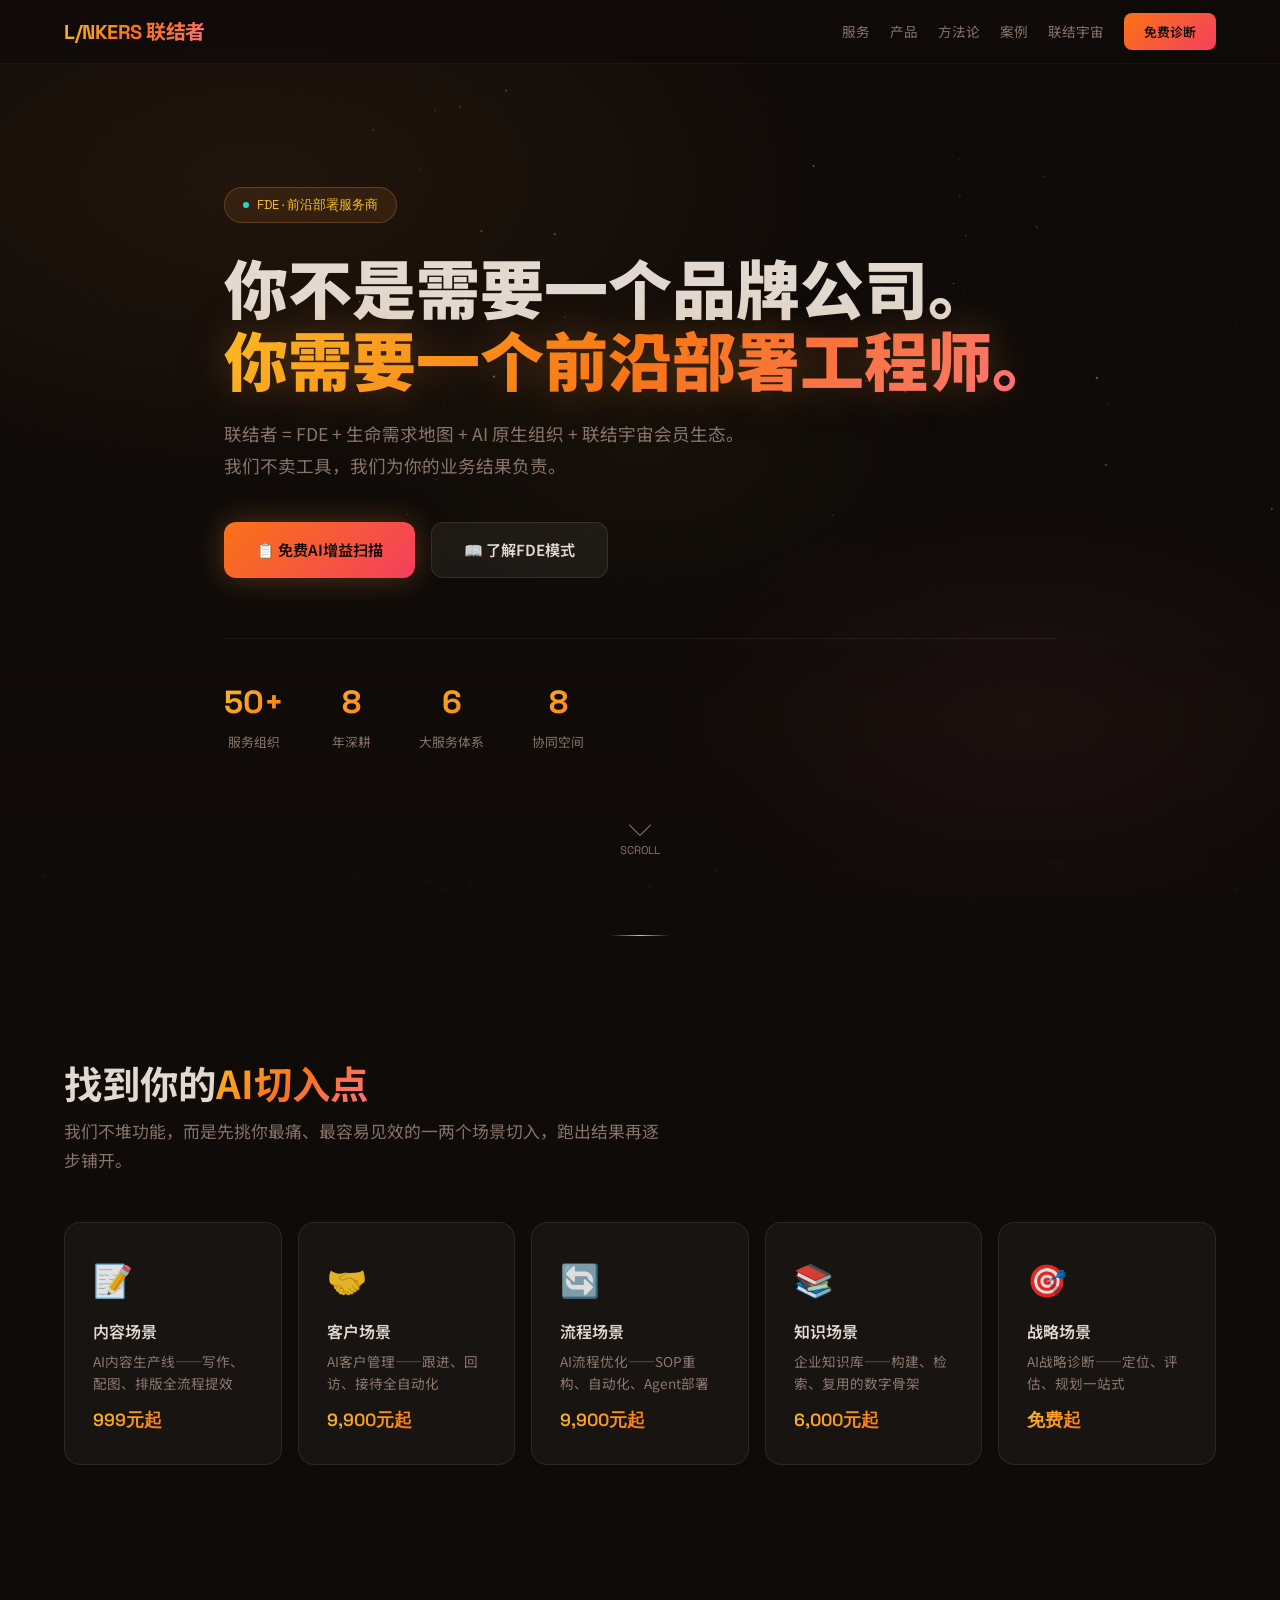
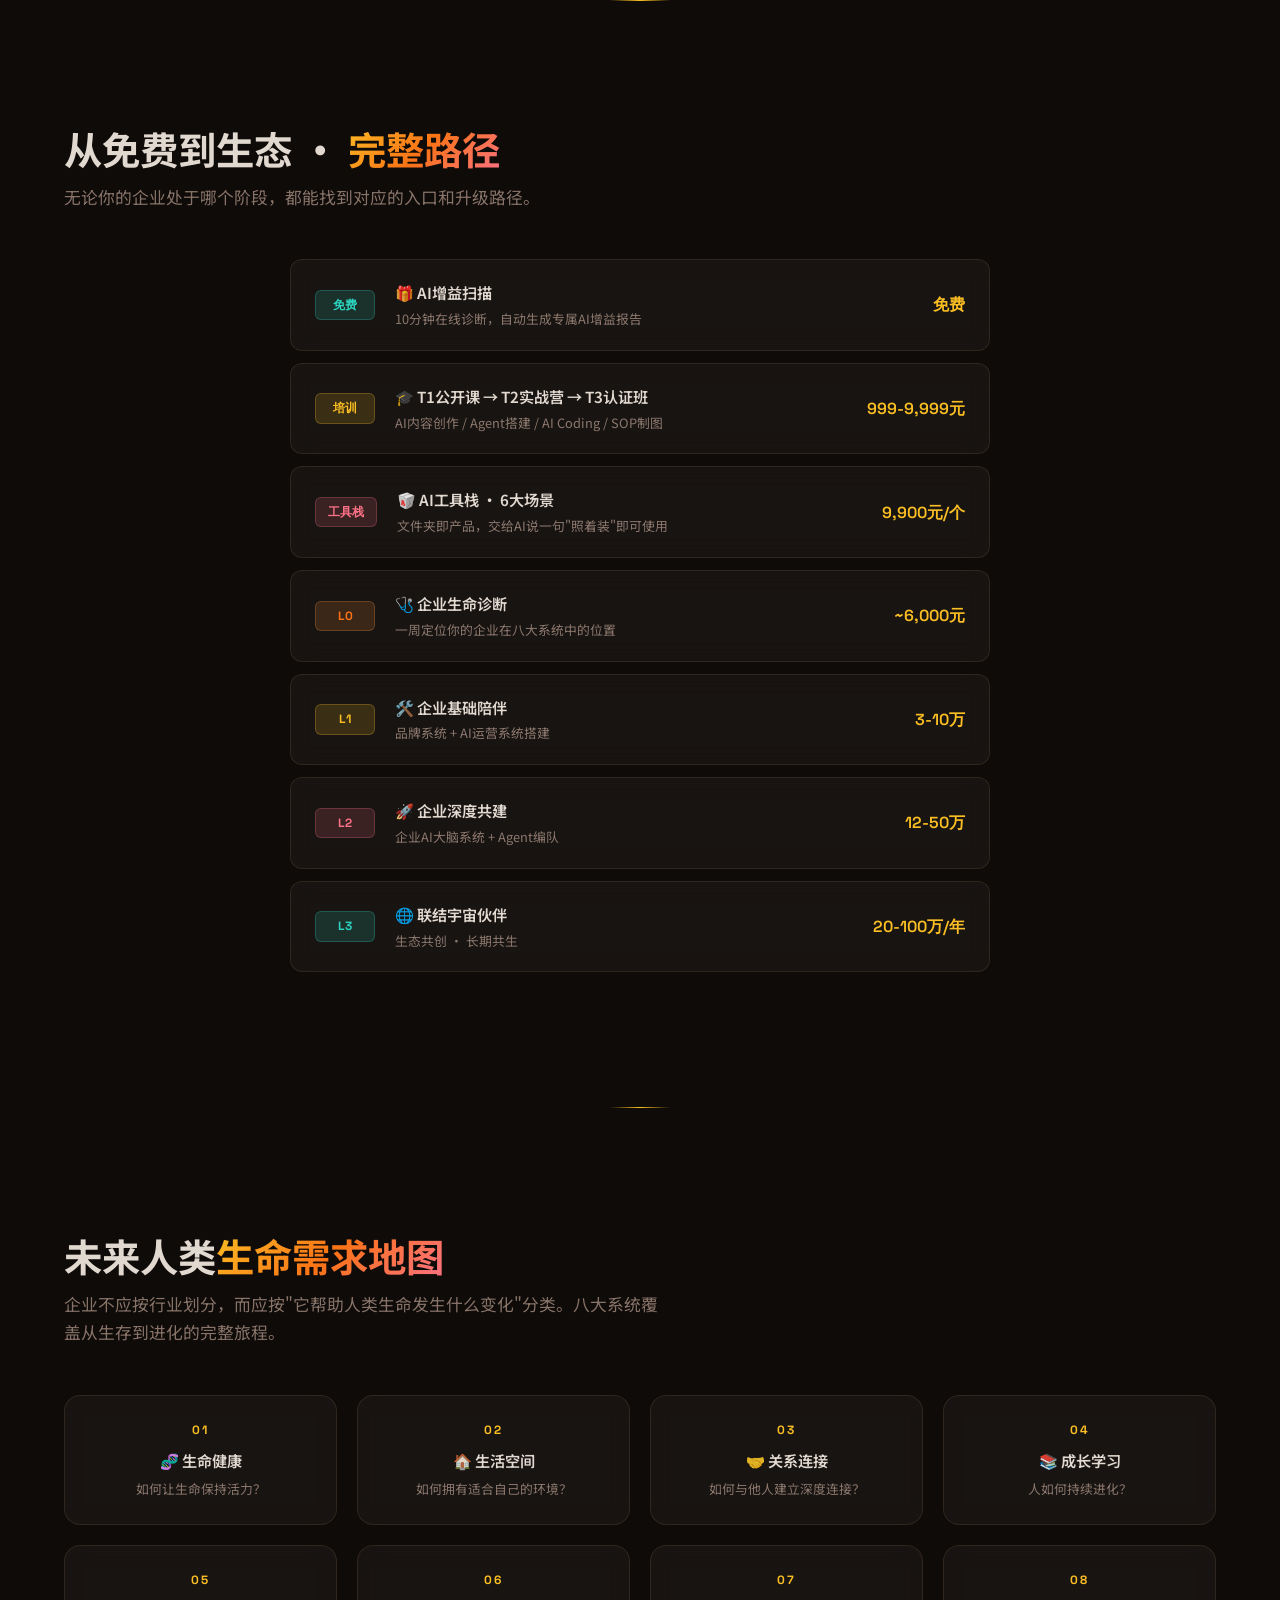
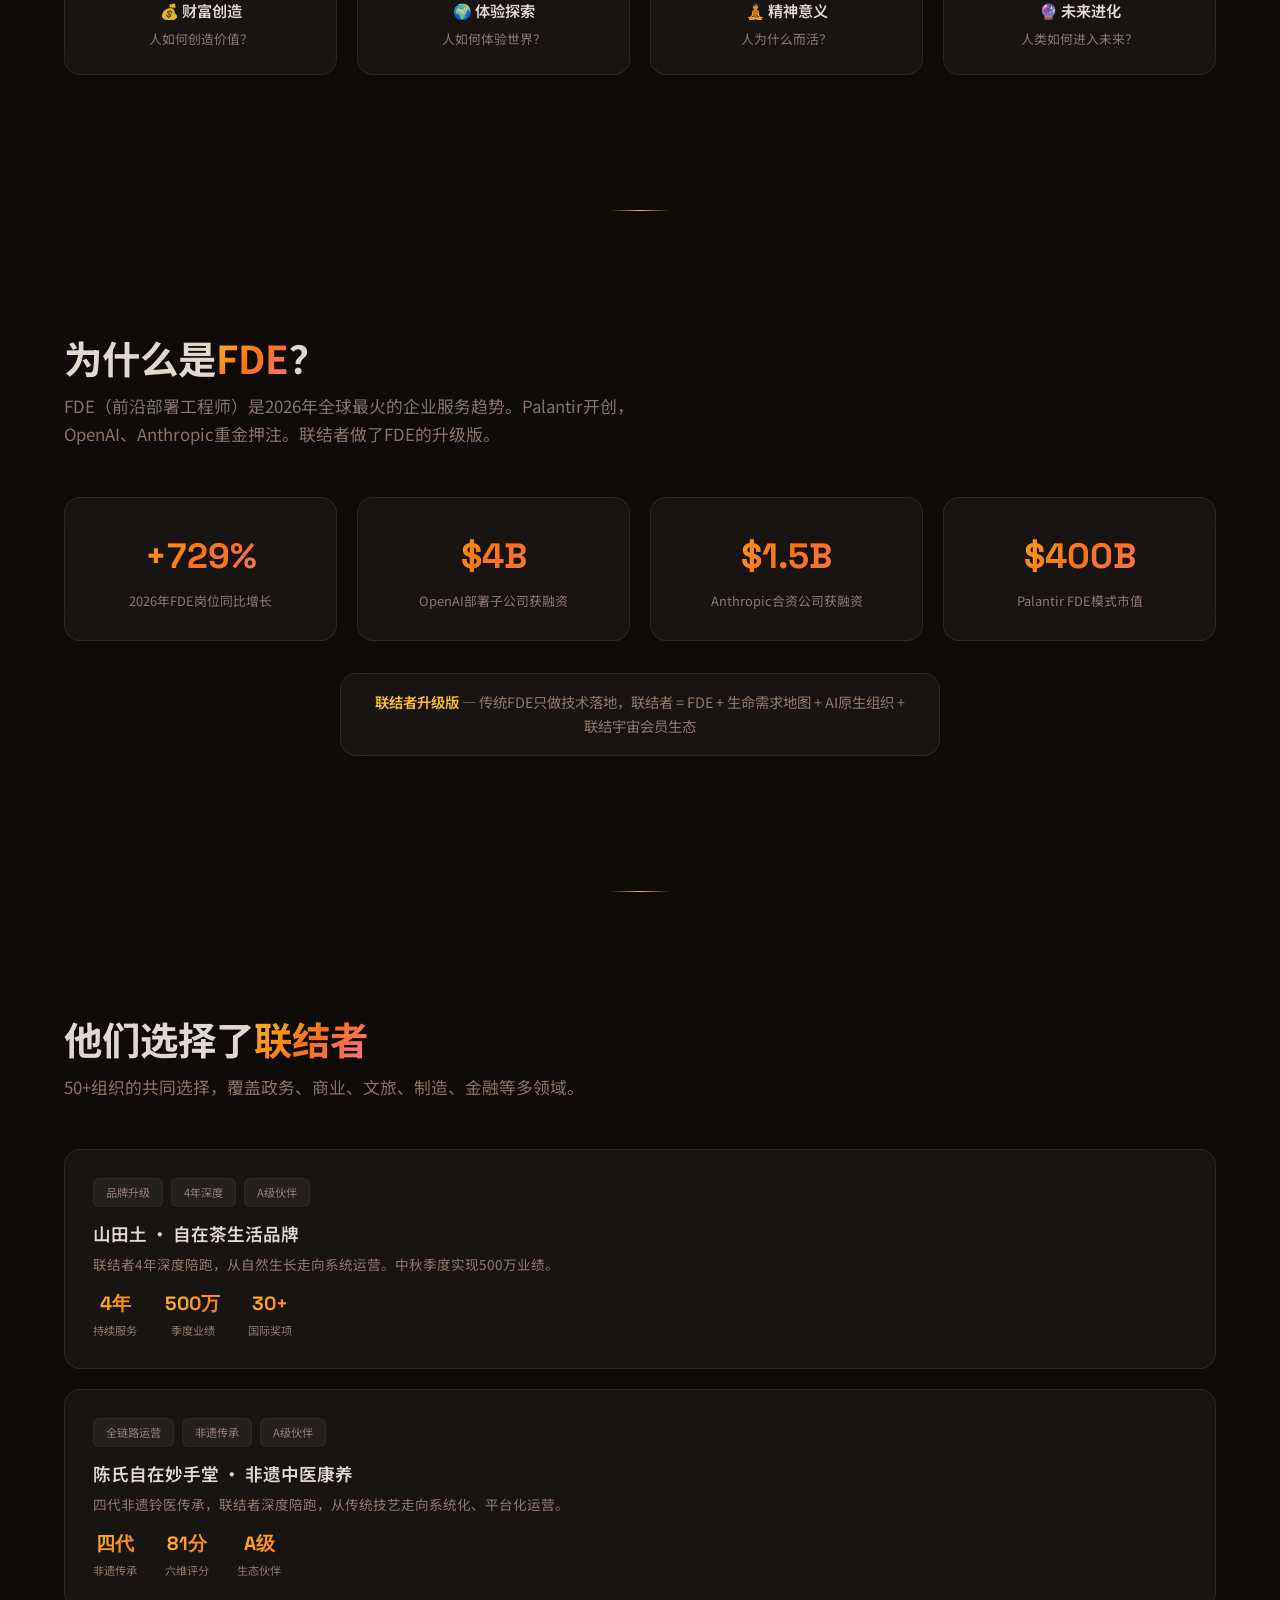
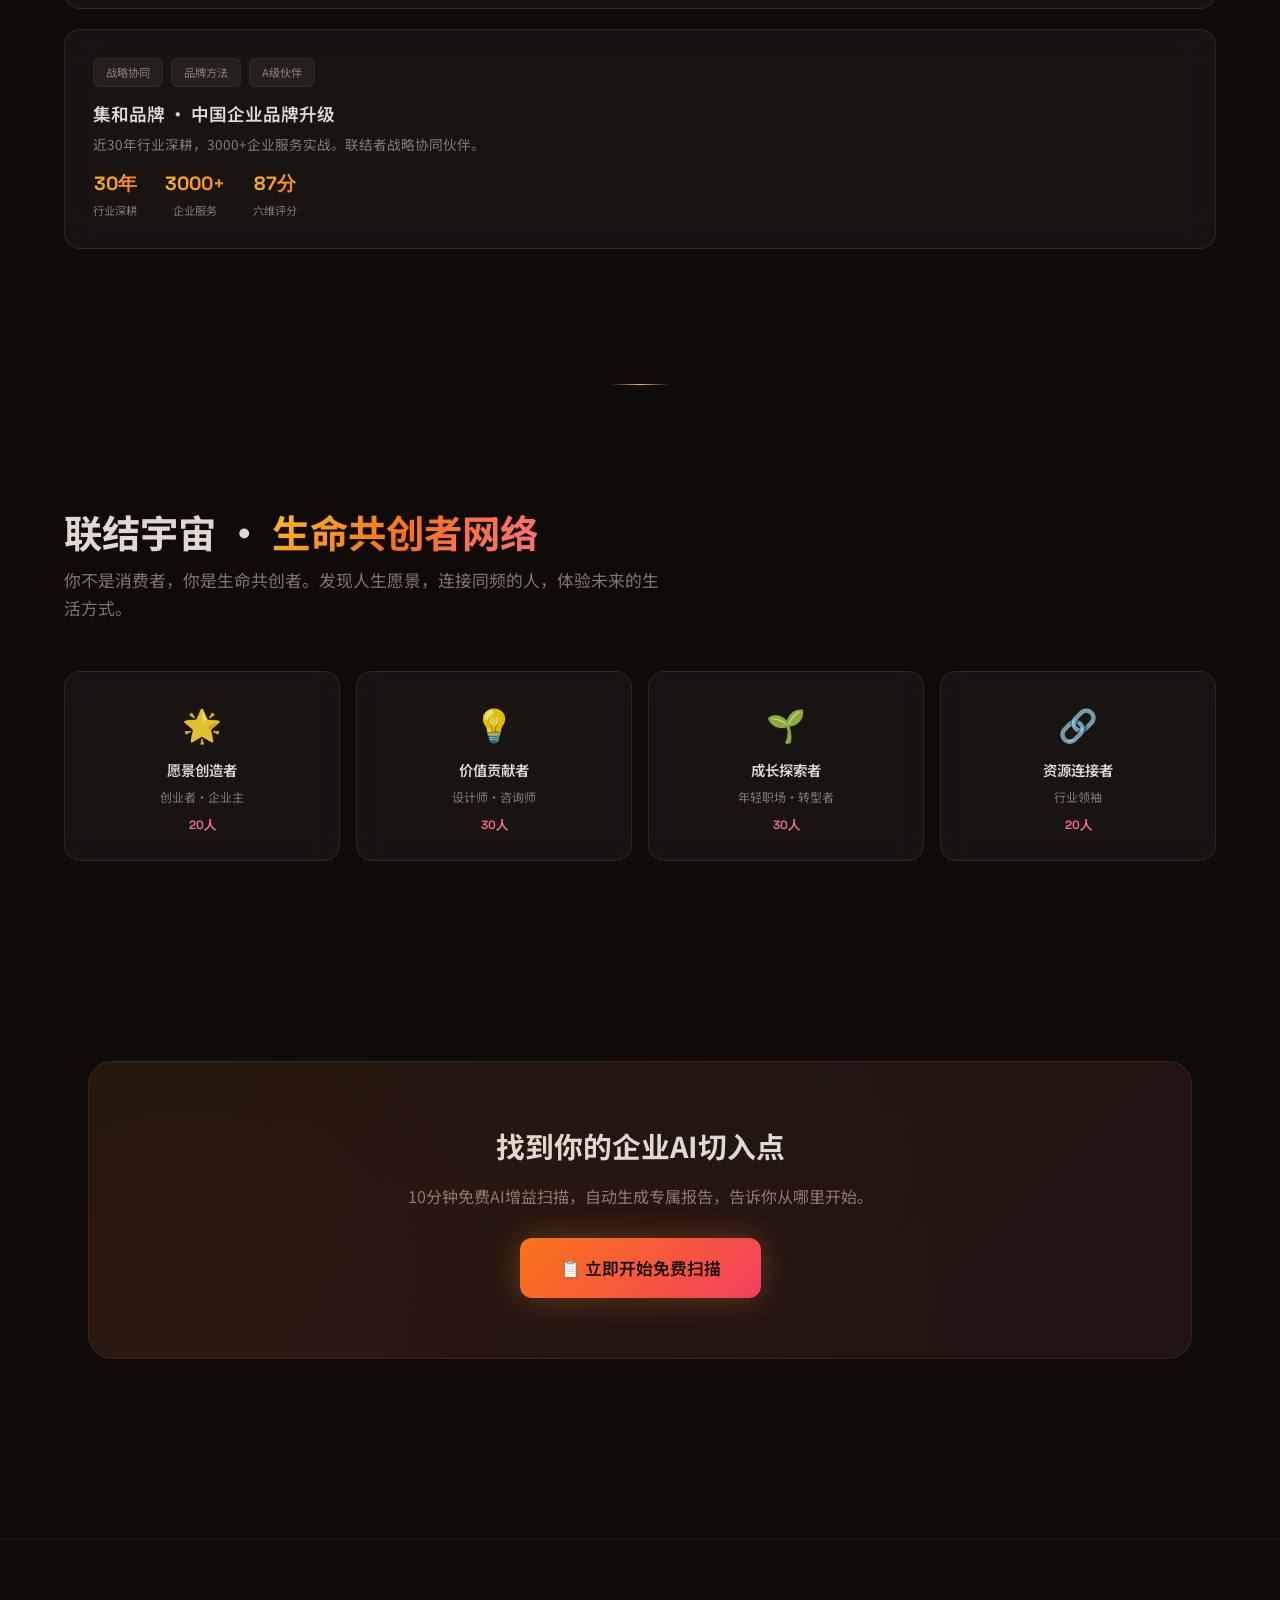
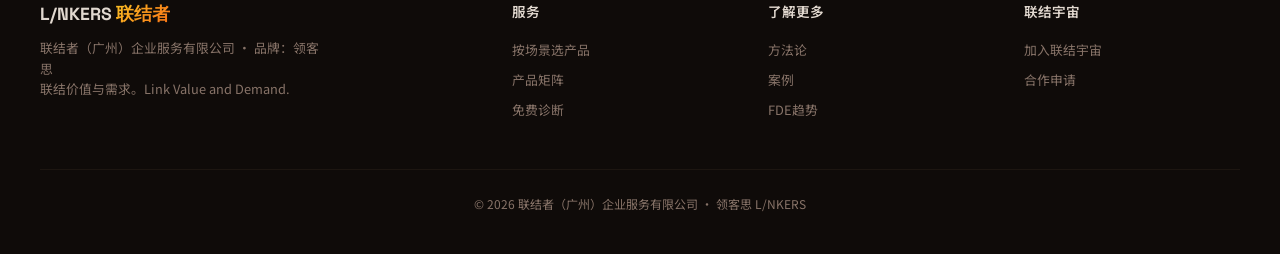
==== commit 62ae2b7f: "🌈 暖色调+万物生长+流星：让官网有温度有生命力" ====
--- a/index.html
+++ b/index.html
@@ -9,48 +9,59 @@
   <link href="https://fonts.googleapis.com/css2?family=Space+Grotesk:wght@400;500;600;700&family=Noto+Sans+SC:wght@300;400;500;700;900&display=swap" rel="stylesheet">
   <style>
     :root {
-      --bg-deep: #080c18;
-      --bg-card: rgba(255,255,255,0.04);
-      --glass-edge: rgba(255,255,255,0.08);
-      --glass-glow: rgba(74,158,255,0.15);
-      --blue: #4A9EFF;
-      --cyan: #00D4FF;
-      --purple: #7C3AED;
-      --green: #10B981;
-      --pink: #F472B6;
+      --bg-deep: #0f0b09;
+      --bg-warm: #1a1310;
+      --bg-card: rgba(255,245,235,0.04);
+      --glass-edge: rgba(255,200,150,0.1);
+      --glass-glow: rgba(251,146,60,0.2);
+      --amber: #F59E0B;
+      --coral: #FB7185;
+      --orange: #F97316;
       --gold: #FBBF24;
-      --text: rgba(255,255,255,0.85);
-      --text-dim: rgba(255,255,255,0.45);
+      --warm-teal: #2DD4BF;
+      --rose: #F43F5E;
+      --sun: #FCD34D;
+      --text: rgba(255,245,235,0.88);
+      --text-dim: rgba(255,220,200,0.5);
       --font-en: 'Space Grotesk', sans-serif;
       --font-zh: 'Noto Sans SC', sans-serif;
       --max-w: 1200px;
       --radius: 16px;
     }
     *,*::before,*::after { margin:0;padding:0;box-sizing:border-box; }
-    html { scroll-behavior:smooth; }
+    html { scroll-behavior: smooth; }
     body {
       font-family: var(--font-zh);
       background: var(--bg-deep);
       color: var(--text);
       line-height: 1.7;
       overflow-x: hidden;
+      min-height: 100vh;
+    }
+    body::before {
+      content:'';
+      position:fixed; top:0;left:0;width:100%;height:100%;
+      background:
+        radial-gradient(ellipse 80% 60% at 20% 20%, rgba(251,146,60,0.08) 0%, transparent 60%),
+        radial-gradient(ellipse 60% 50% at 80% 80%, rgba(251,114,133,0.06) 0%, transparent 50%),
+        radial-gradient(ellipse 50% 40% at 50% 50%, rgba(251,191,36,0.03) 0%, transparent 50%);
+      pointer-events:none; z-index:0;
     }
     ::-webkit-scrollbar { width:6px; }
     ::-webkit-scrollbar-track { background:var(--bg-deep); }
-    ::-webkit-scrollbar-thumb { background:var(--blue);border-radius:3px; }
+    ::-webkit-scrollbar-thumb { background:var(--amber);border-radius:3px; }
 
     /* ---- canvas BG ---- */
-    #particle-canvas {
+    #bg-canvas {
       position:fixed; top:0;left:0;width:100%;height:100%;
       z-index:0; pointer-events:none;
-      opacity:0.5;
     }
 
     /* ---- nav ---- */
     .nav {
       position:fixed; top:0;left:0;right:0;z-index:100;
-      background:rgba(8,12,24,0.8); backdrop-filter:blur(20px);
-      border-bottom:1px solid rgba(255,255,255,0.06);
+      background:rgba(15,11,9,0.8); backdrop-filter:blur(20px);
+      border-bottom:1px solid rgba(255,200,150,0.06);
       height:64px;
     }
     .nav-inner {
@@ -59,7 +70,7 @@
     }
     .logo {
       font-family:var(--font-en); font-weight:700; font-size:1.25rem;
-      background: linear-gradient(135deg, var(--blue), var(--cyan));
+      background: linear-gradient(135deg, var(--gold), var(--orange), var(--coral));
       -webkit-background-clip:text; -webkit-text-fill-color:transparent;
       letter-spacing:-0.5px;
     }
@@ -69,21 +80,21 @@
       font-size:0.85rem; color:var(--text-dim); text-decoration:none;
       transition:color 0.3s; font-weight:400;
     }
-    .nav-links a:hover { color:var(--cyan); }
+    .nav-links a:hover { color:var(--gold); }
     .nav-cta {
-      background:linear-gradient(135deg, var(--blue), var(--cyan));
-      color:#080c18 !important; padding:8px 20px; border-radius:8px;
+      background:linear-gradient(135deg, var(--orange), var(--rose));
+      color:#0f0b09 !important; padding:8px 20px; border-radius:8px;
       font-weight:600 !important; font-size:0.8rem !important;
       transition:transform 0.3s, box-shadow 0.3s !important;
     }
-    .nav-cta:hover { transform:translateY(-1px); box-shadow:0 0 24px rgba(74,158,255,0.4); }
+    .nav-cta:hover { transform:translateY(-1px); box-shadow:0 0 30px rgba(251,146,60,0.4); }
     .hamburger { display:none; flex-direction:column; gap:4px; cursor:pointer; background:none; border:none; padding:4px; }
     .hamburger span { width:22px; height:2px; background:var(--text); border-radius:2px; transition:0.3s; }
     @media(max-width:860px){
       .nav-links {
         display:none; position:absolute; top:64px; left:0; right:0;
-        flex-direction:column; background:rgba(8,12,24,0.95); backdrop-filter:blur(20px);
-        padding:16px 24px; gap:12px; border-bottom:1px solid rgba(255,255,255,0.06);
+        flex-direction:column; background:rgba(15,11,9,0.95); backdrop-filter:blur(20px);
+        padding:16px 24px; gap:12px; border-bottom:1px solid rgba(255,200,150,0.06);
       }
       .nav-links.open { display:flex; }
       .hamburger { display:flex; }
@@ -99,7 +110,7 @@
       margin-bottom:12px; line-height:1.2;
     }
     .section-title .grad {
-      background:linear-gradient(135deg, var(--cyan), var(--blue), var(--purple));
+      background:linear-gradient(135deg, var(--gold), var(--orange), var(--coral));
       -webkit-background-clip:text; -webkit-text-fill-color:transparent;
     }
     .section-sub {
@@ -114,25 +125,25 @@
     .hero-content { max-width:900px; }
     .hero-tag {
       display:inline-flex; align-items:center; gap:8px;
-      background:rgba(74,158,255,0.1); border:1px solid rgba(74,158,255,0.25);
+      background:rgba(251,146,60,0.1); border:1px solid rgba(251,146,60,0.25);
       padding:6px 18px; border-radius:20px; font-size:0.8rem;
-      color:var(--cyan); margin-bottom:28px;
+      color:var(--gold); margin-bottom:28px;
       font-family:var(--font-en);
     }
-    .hero-tag .dot { width:6px;height:6px;border-radius:50%;background:var(--green);animation:pulse-dot 2s infinite; }
-    @keyframes pulse-dot { 0%,100%{opacity:1}50%{opacity:0.3} }
+    .hero-tag .dot { width:6px;height:6px;border-radius:50%;background:var(--warm-teal);animation:pulse-dot 2s infinite; }
+    @keyframes pulse-dot { 0%,100%{opacity:1;box-shadow:0 0 6px var(--warm-teal)}50%{opacity:0.3;box-shadow:none} }
     .hero h1 {
       font-family:var(--font-zh); font-weight:900; font-size:clamp(2.2rem,6vw,4rem);
-      line-height:1.1; margin-bottom:8px;
+      line-height:1.12; margin-bottom:8px;
     }
     .hero h1 .line1 { color:var(--text); }
     .hero h1 .line2 {
-      background:linear-gradient(135deg, var(--blue), var(--cyan), var(--purple));
+      background:linear-gradient(135deg, var(--gold), var(--orange), var(--coral));
       -webkit-background-clip:text; -webkit-text-fill-color:transparent;
     }
     .hero-glow {
       display:inline-block;
-      text-shadow:0 0 40px rgba(74,158,255,0.3), 0 0 80px rgba(0,212,255,0.15);
+      text-shadow:0 0 40px rgba(251,146,60,0.25), 0 0 80px rgba(251,191,36,0.1);
     }
     .hero p {
       color:var(--text-dim); font-size:1.1rem; max-width:600px;
@@ -146,26 +157,26 @@
       transition:all 0.3s; border:none; font-family:var(--font-zh);
     }
     .btn-primary {
-      background:linear-gradient(135deg, var(--blue), var(--cyan));
-      color:#080c18; box-shadow:0 0 30px rgba(74,158,255,0.3);
-    }
-    .btn-primary:hover { transform:translateY(-2px); box-shadow:0 0 50px rgba(74,158,255,0.5); }
+      background:linear-gradient(135deg, var(--orange), var(--rose));
+      color:#0f0b09; box-shadow:0 0 30px rgba(251,146,60,0.3);
+    }
+    .btn-primary:hover { transform:translateY(-2px); box-shadow:0 0 50px rgba(251,146,60,0.5); }
     .btn-glass {
-      background:rgba(255,255,255,0.06); backdrop-filter:blur(10px);
-      color:var(--text); border:1px solid rgba(255,255,255,0.12);
+      background:rgba(255,245,235,0.06); backdrop-filter:blur(10px);
+      color:var(--text); border:1px solid rgba(255,200,150,0.12);
     }
     .btn-glass:hover {
-      background:rgba(255,255,255,0.1); border-color:var(--cyan);
+      background:rgba(255,245,235,0.1); border-color:var(--gold);
       transform:translateY(-2px);
     }
     .hero-stats {
       display:flex; gap:48px; margin-top:60px;
-      padding-top:36px; border-top:1px solid rgba(255,255,255,0.06);
+      padding-top:36px; border-top:1px solid rgba(255,200,150,0.08);
     }
     .hero-stat { text-align:center; }
     .hero-stat .num {
       font-family:var(--font-en); font-size:2rem; font-weight:700;
-      background:linear-gradient(135deg, var(--cyan), var(--blue));
+      background:linear-gradient(135deg, var(--gold), var(--orange));
       -webkit-background-clip:text; -webkit-text-fill-color:transparent;
     }
     .hero-stat .lbl { font-size:0.8rem; color:var(--text-dim); margin-top:2px; }
@@ -184,20 +195,15 @@
     }
     .glass:hover {
       border-color:var(--glass-glow);
-      box-shadow:0 0 30px rgba(74,158,255,0.08);
+      box-shadow:0 0 30px rgba(251,146,60,0.08);
       transform:translateY(-3px);
     }
 
-    /* ---- grid helpers ---- */
-    .grid-3 { display:grid; grid-template-columns:repeat(3,1fr); gap:20px; }
+    /* ---- grid ---- */
+    .grid-5 { display:grid; grid-template-columns:repeat(5,1fr); gap:16px; }
     .grid-4 { display:grid; grid-template-columns:repeat(4,1fr); gap:20px; }
-    .grid-5 { display:grid; grid-template-columns:repeat(5,1fr); gap:16px; }
-    @media(max-width:860px){
-      .grid-3,.grid-4,.grid-5 { grid-template-columns:repeat(2,1fr); }
-    }
-    @media(max-width:480px){
-      .grid-3,.grid-4,.grid-5 { grid-template-columns:1fr; }
-    }
+    @media(max-width:860px){ .grid-5,.grid-4 { grid-template-columns:repeat(2,1fr); } }
+    @media(max-width:480px){ .grid-5,.grid-4 { grid-template-columns:1fr; } }
 
     /* ---- scenario cards ---- */
     .scenario-card {
@@ -208,14 +214,14 @@
     }
     .scenario-card::before {
       content:''; position:absolute; top:0;left:0;right:0;height:3px;
-      background:linear-gradient(90deg, var(--blue), var(--cyan));
+      background:linear-gradient(90deg, var(--gold), var(--orange), var(--coral));
       opacity:0; transition:opacity 0.4s;
     }
     .scenario-card:hover::before { opacity:1; }
     .scenario-card:hover {
-      border-color:rgba(74,158,255,0.3);
+      border-color:rgba(251,146,60,0.25);
       transform:translateY(-4px);
-      box-shadow:0 8px 40px rgba(74,158,255,0.1);
+      box-shadow:0 8px 40px rgba(251,146,60,0.08);
     }
     .scenario-icon { font-size:2rem; margin-bottom:12px; }
     .scenario-card h3 { font-size:1rem; font-weight:600; margin-bottom:6px; }
@@ -223,11 +229,11 @@
     .scenario-price {
       display:inline-block; margin-top:12px;
       font-family:var(--font-en); font-weight:600; font-size:1.1rem;
-      background:linear-gradient(135deg, var(--blue), var(--cyan));
+      background:linear-gradient(135deg, var(--gold), var(--orange));
       -webkit-background-clip:text; -webkit-text-fill-color:transparent;
     }
 
-    /* ---- product tier ---- */
+    /* ---- tier chain ---- */
     .tier-chain { display:flex; flex-direction:column; gap:12px; max-width:700px; margin:0 auto; }
     .tier-item {
       display:flex; align-items:center; gap:20px;
@@ -239,21 +245,21 @@
     .tier-badge {
       font-family:var(--font-en); font-weight:700; font-size:0.75rem;
       padding:4px 12px; border-radius:6px; white-space:nowrap;
-      min-width:60px; text-align:center;
-    }
-    .badge-free { background:rgba(16,185,129,0.2); color:var(--green); border:1px solid rgba(16,185,129,0.3); }
-    .badge-training { background:rgba(244,114,182,0.2); color:var(--pink); border:1px solid rgba(244,114,182,0.3); }
-    .badge-tool { background:rgba(124,58,237,0.2); color:var(--purple); border:1px solid rgba(124,58,237,0.3); }
-    .badge-l0 { background:rgba(74,158,255,0.2); color:var(--blue); border:1px solid rgba(74,158,255,0.3); }
-    .badge-l1 { background:rgba(0,212,255,0.2); color:var(--cyan); border:1px solid rgba(0,212,255,0.3); }
-    .badge-l2 { background:rgba(251,191,36,0.2); color:var(--gold); border:1px solid rgba(251,191,36,0.3); }
-    .badge-l3 { background:rgba(244,114,182,0.2); color:var(--pink); border:1px solid rgba(244,114,182,0.3); }
+      min-width:60px; text-align:center; border:1px solid;
+    }
+    .badge-free { background:rgba(45,212,191,0.15); color:var(--warm-teal); border-color:rgba(45,212,191,0.25); }
+    .badge-training { background:rgba(251,191,36,0.15); color:var(--gold); border-color:rgba(251,191,36,0.25); }
+    .badge-tool { background:rgba(251,114,133,0.15); color:var(--coral); border-color:rgba(251,114,133,0.25); }
+    .badge-l0 { background:rgba(251,146,60,0.15); color:var(--orange); border-color:rgba(251,146,60,0.25); }
+    .badge-l1 { background:rgba(251,191,36,0.15); color:var(--gold); border-color:rgba(251,191,36,0.25); }
+    .badge-l2 { background:rgba(251,114,133,0.15); color:var(--coral); border-color:rgba(251,114,133,0.25); }
+    .badge-l3 { background:rgba(45,212,191,0.15); color:var(--warm-teal); border-color:rgba(45,212,191,0.25); }
     .tier-info { flex:1; }
     .tier-info .name { font-weight:600; font-size:0.95rem; }
     .tier-info .desc { font-size:0.8rem; color:var(--text-dim); margin-top:2px; }
     .tier-price {
       font-family:var(--font-en); font-weight:600; font-size:1rem;
-      color:var(--cyan); white-space:nowrap;
+      color:var(--gold); white-space:nowrap;
     }
 
     /* ---- system card ---- */
@@ -265,18 +271,18 @@
     }
     .sys-card::after {
       content:''; position:absolute; bottom:0;left:25%;right:25%;height:2px;
-      background:linear-gradient(90deg, transparent, var(--blue), transparent);
+      background:linear-gradient(90deg, transparent, var(--orange), transparent);
       opacity:0; transition:opacity 0.4s;
     }
     .sys-card:hover::after { opacity:1; }
     .sys-card:hover {
-      border-color:rgba(74,158,255,0.25);
+      border-color:rgba(251,146,60,0.2);
       transform:translateY(-4px);
-      box-shadow:0 8px 32px rgba(74,158,255,0.06);
+      box-shadow:0 8px 32px rgba(251,146,60,0.05);
     }
     .sys-num {
       font-family:var(--font-en); font-size:0.75rem; font-weight:700;
-      color:var(--blue); letter-spacing:2px; margin-bottom:8px;
+      color:var(--gold); letter-spacing:2px; margin-bottom:8px;
     }
     .sys-card h4 { font-size:0.95rem; font-weight:600; margin-bottom:4px; }
     .sys-card p { font-size:0.8rem; color:var(--text-dim); }
@@ -289,31 +295,28 @@
       padding:28px; transition:all 0.4s;
     }
     .case-card:hover {
-      border-color:rgba(74,158,255,0.2);
+      border-color:rgba(251,146,60,0.15);
       transform:translateY(-2px);
-      box-shadow:0 8px 32px rgba(74,158,255,0.06);
+      box-shadow:0 8px 32px rgba(251,146,60,0.05);
     }
     .case-info { flex:1; }
     .case-info h3 { font-size:1.1rem; font-weight:600; margin-bottom:4px; }
     .case-desc { font-size:0.85rem; color:var(--text-dim); margin-bottom:12px; }
     .case-tags { display:flex; gap:8px; flex-wrap:wrap; margin-bottom:12px; }
     .case-tags span {
-      background:rgba(255,255,255,0.06); padding:4px 12px;
+      background:rgba(255,245,235,0.05); padding:4px 12px;
       border-radius:6px; font-size:0.7rem; color:var(--text-dim);
-      border:1px solid rgba(255,255,255,0.06);
+      border:1px solid rgba(255,200,150,0.06);
     }
     .case-stats { display:flex; gap:28px; }
     .case-stat { text-align:center; }
     .case-stat .num {
       font-family:var(--font-en); font-size:1.2rem; font-weight:700;
-      background:linear-gradient(135deg, var(--cyan), var(--blue));
+      background:linear-gradient(135deg, var(--gold), var(--orange));
       -webkit-background-clip:text; -webkit-text-fill-color:transparent;
     }
     .case-stat .lbl { font-size:0.7rem; color:var(--text-dim); }
-    @media(max-width:640px){
-      .case-card { flex-direction:column; }
-      .case-stats { flex-wrap:wrap; gap:16px; }
-    }
+    @media(max-width:640px){ .case-card { flex-direction:column; } .case-stats { flex-wrap:wrap;gap:16px; } }
 
     /* ---- FDE stats ---- */
     .fde-grid { display:grid; grid-template-columns:repeat(4,1fr); gap:20px; }
@@ -323,13 +326,13 @@
       padding:28px; text-align:center; transition:all 0.4s;
     }
     .fde-card:hover {
-      border-color:rgba(74,158,255,0.25);
+      border-color:rgba(251,146,60,0.2);
       transform:translateY(-4px);
-      box-shadow:0 8px 40px rgba(74,158,255,0.08);
+      box-shadow:0 8px 40px rgba(251,146,60,0.06);
     }
     .fde-card .big {
       font-family:var(--font-en); font-size:2.2rem; font-weight:700;
-      background:linear-gradient(135deg, var(--purple), var(--blue), var(--cyan));
+      background:linear-gradient(135deg, var(--gold), var(--orange), var(--coral));
       -webkit-background-clip:text; -webkit-text-fill-color:transparent;
       margin-bottom:4px;
     }
@@ -345,28 +348,29 @@
       padding:24px; text-align:center; transition:all 0.4s;
     }
     .member-card:hover {
-      border-color:rgba(124,58,237,0.3);
+      border-color:rgba(251,114,133,0.25);
       transform:translateY(-3px);
+      box-shadow:0 8px 24px rgba(251,114,133,0.05);
     }
     .member-icon { font-size:2rem; margin-bottom:8px; }
     .member-card h4 { font-size:0.9rem; font-weight:600; }
     .member-card p { font-size:0.75rem; color:var(--text-dim); margin-top:4px; }
     .member-count {
       font-family:var(--font-en); font-size:0.75rem; font-weight:600;
-      color:var(--purple); margin-top:8px;
+      color:var(--coral); margin-top:8px;
     }
     @media(max-width:640px){ .member-grid { grid-template-columns:repeat(2,1fr); } }
 
     /* ---- CTA banner ---- */
     .cta-banner {
-      background:linear-gradient(135deg, rgba(74,158,255,0.08), rgba(124,58,237,0.08));
-      border:1px solid rgba(74,158,255,0.12);
+      background:linear-gradient(135deg, rgba(251,146,60,0.08), rgba(251,114,133,0.08));
+      border:1px solid rgba(251,146,60,0.12);
       border-radius:24px; padding:60px; text-align:center;
       margin:0 24px; position:relative; overflow:hidden;
     }
     .cta-banner::before {
       content:''; position:absolute; top:-50%;left:-50%;width:200%;height:200%;
-      background:radial-gradient(circle at 30% 70%, rgba(74,158,255,0.04) 0%, transparent 50%);
+      background:radial-gradient(circle at 30% 70%, rgba(251,146,60,0.04) 0%, transparent 50%);
       pointer-events:none;
     }
     .cta-banner h2 { font-size:1.8rem; font-weight:700; margin-bottom:12px; }
@@ -374,14 +378,14 @@
 
     /* ---- footer ---- */
     .footer {
-      padding:60px 24px 40px; border-top:1px solid rgba(255,255,255,0.06);
+      padding:60px 24px 40px; border-top:1px solid rgba(255,200,150,0.06);
       margin-top:80px;
     }
     .footer-inner { max-width:var(--max-w); margin:0 auto; }
     .footer-grid { display:grid; grid-template-columns:2fr 1fr 1fr 1fr; gap:40px; }
     .footer-brand h3 { font-family:var(--font-en); font-size:1.1rem; }
     .footer-brand h3 span {
-      background:linear-gradient(135deg, var(--blue), var(--cyan));
+      background:linear-gradient(135deg, var(--gold), var(--orange));
       -webkit-background-clip:text; -webkit-text-fill-color:transparent;
     }
     .footer-brand p { font-size:0.8rem; color:var(--text-dim); margin-top:8px; line-height:1.6; max-width:280px; }
@@ -390,10 +394,10 @@
       display:block; font-size:0.8rem; color:var(--text-dim); text-decoration:none;
       margin-bottom:8px; transition:color 0.3s;
     }
-    .footer-col a:hover { color:var(--cyan); }
+    .footer-col a:hover { color:var(--gold); }
     .footer-bottom {
       margin-top:40px; padding-top:24px;
-      border-top:1px solid rgba(255,255,255,0.06);
+      border-top:1px solid rgba(255,200,150,0.06);
       font-size:0.75rem; text-align:center; color:var(--text-dim);
     }
     @media(max-width:860px){ .footer-grid { grid-template-columns:1fr 1fr; gap:32px; } }
@@ -410,13 +414,11 @@
     .reveal-delay-3 { transition-delay:0.3s; }
     .reveal-delay-4 { transition-delay:0.4s; }
 
-    /* ---- section connector lines ---- */
-    .section-connector {
-      text-align:center; padding:20px 0; position:relative; z-index:1;
-    }
+    /* ---- connector ---- */
+    .section-connector { text-align:center; padding:20px 0; position:relative; z-index:1; }
     .connector-line {
       display:inline-block; width:1px; height:40px;
-      background:linear-gradient(180deg, var(--blue), transparent);
+      background:linear-gradient(180deg, var(--orange), transparent);
     }
 
     /* ---- scroll hint ---- */
@@ -424,15 +426,27 @@
       position:absolute; bottom:40px; left:50%; transform:translateX(-50%);
       display:flex; flex-direction:column; align-items:center; gap:8px;
       color:var(--text-dim); font-size:0.7rem; font-family:var(--font-en);
-      animation:fade-down 2s infinite;
+      animation:fade-down 2.5s infinite;
     }
     .scroll-hint .arrow { width:16px;height:16px;border-right:1px solid var(--text-dim);border-bottom:1px solid var(--text-dim);transform:rotate(45deg); }
-    @keyframes fade-down { 0%,100%{opacity:0.3;transform:translateX(-50%) translateY(0)}50%{opacity:1;transform:translateX(-50%) translateY(6px)} }
+    @keyframes fade-down { 0%,100%{opacity:0.2;transform:translateX(-50%) translateY(0)}50%{opacity:0.8;transform:translateX(-50%) translateY(8px)} }
+
+    /* ---- 万物生长 divider ---- */
+    .growth-divider {
+      text-align:center; padding:16px 0; position:relative; z-index:1;
+    }
+    .growth-divider .spark {
+      display:inline-block;
+      background:linear-gradient(90deg, transparent, var(--gold), transparent);
+      width:60px; height:1px; border-radius:2px;
+      animation:spark-pulse 3s ease-in-out infinite;
+    }
+    @keyframes spark-pulse { 0%,100%{opacity:0.2;width:40px}50%{opacity:0.8;width:80px} }
   </style>
 </head>
 <body>
 
-<canvas id="particle-canvas"></canvas>
+<canvas id="bg-canvas"></canvas>
 
 <!-- ===== NAV ===== -->
 <nav class="nav">
@@ -477,7 +491,7 @@
   <div class="scroll-hint"><div class="arrow"></div>SCROLL</div>
 </section>
 
-<div class="section-connector"><div class="connector-line"></div></div>
+<div class="growth-divider"><div class="spark"></div></div>
 
 <!-- ===== SERVICES · 5 SCENARIOS ===== -->
 <section class="section" id="services">
@@ -512,14 +526,14 @@
       <div class="scenario-card reveal reveal-delay-4">
         <div class="scenario-icon">🎯</div>
         <h3>战略场景</h3>
-        <p>AI战略诊断——定位、评估、规划的一站式方案</p>
+        <p>AI战略诊断——定位、评估、规划一站式</p>
         <div class="scenario-price">免费起</div>
       </div>
     </div>
   </div>
 </section>
 
-<div class="section-connector"><div class="connector-line"></div></div>
+<div class="growth-divider"><div class="spark"></div></div>
 
 <!-- ===== PRODUCT MATRIX ===== -->
 <section class="section" id="matrix">
@@ -538,7 +552,7 @@
   </div>
 </section>
 
-<div class="section-connector"><div class="connector-line"></div></div>
+<div class="growth-divider"><div class="spark"></div></div>
 
 <!-- ===== EIGHT SYSTEMS ===== -->
 <section class="section" id="systems">
@@ -558,7 +572,7 @@
   </div>
 </section>
 
-<div class="section-connector"><div class="connector-line"></div></div>
+<div class="growth-divider"><div class="spark"></div></div>
 
 <!-- ===== FDE TREND ===== -->
 <section class="section" id="fde">
@@ -574,14 +588,14 @@
     <div style="margin-top:32px;text-align:center;" class="reveal">
       <div class="glass" style="display:inline-block;padding:16px 28px;max-width:600px;">
         <p style="font-size:0.9rem;color:var(--text-dim);margin:0;">
-          <span style="color:var(--cyan);font-weight:600;">联结者升级版</span> — 传统FDE只做技术落地，联结者 = FDE + 生命需求地图 + AI原生组织 + 联结宇宙会员生态
+          <span style="color:var(--gold);font-weight:600;">联结者升级版</span> — 传统FDE只做技术落地，联结者 = FDE + 生命需求地图 + AI原生组织 + 联结宇宙会员生态
         </p>
       </div>
     </div>
   </div>
 </section>
 
-<div class="section-connector"><div class="connector-line"></div></div>
+<div class="growth-divider"><div class="spark"></div></div>
 
 <!-- ===== CASES ===== -->
 <section class="section" id="cases">
@@ -596,7 +610,7 @@
   </div>
 </section>
 
-<div class="section-connector"><div class="connector-line"></div></div>
+<div class="growth-divider"><div class="spark"></div></div>
 
 <!-- ===== COMMUNITY ===== -->
 <section class="section" id="community">
@@ -637,10 +651,9 @@
 </footer>
 
 <script>
-// ---- particle canvas ----
-const canvas = document.getElementById('particle-canvas');
+const canvas = document.getElementById('bg-canvas');
 const ctx = canvas.getContext('2d');
-let W,H,particles=[];
+let W,H;
 
 function resize(){
   W=canvas.width=window.innerWidth;
@@ -649,78 +662,242 @@
 window.addEventListener('resize',resize);
 resize();
 
-const COUNT=80;
-class Particle{
-  constructor(){this.reset()}
+// ===== 万物生长粒子系统 =====
+const GROW_COUNT = 100;
+const grows = [];
+const METEOR_COUNT = 3;
+const meteors = [];
+
+// 生长粒子——像种子发芽、向上生长
+class GrowParticle {
+  constructor(init=true){
+    this.reset(init);
+  }
+  reset(init){
+    this.x = Math.random() * W;
+    this.baseY = H + Math.random() * 100;
+    this.y = this.baseY;
+    this.targetY = Math.random() * H * 0.7;
+    this.speed = Math.random() * 0.3 + 0.1; // 生长速度
+    this.r = Math.random() * 2.5 + 1;
+    this.alpha = Math.random() * 0.3 + 0.08;
+    this.hue = 25 + Math.random() * 20; // 暖色调 25-45
+    this.phase = Math.random() * Math.PI * 2;
+    this.sway = Math.random() * 1.5 + 0.5; // 摇摆幅度
+    this.completed = init ? false : Math.random() > 0.5; // 部分初始已完成
+    if(this.completed) this.y = this.targetY;
+  }
+  update(){
+    if(this.completed){
+      // 完成生长后微微摇摆（像植物在风中摇曳）
+      this.y = this.targetY + Math.sin(Date.now() * 0.001 + this.phase) * 0.3;
+      this.x += Math.sin(Date.now() * 0.0008 + this.phase) * 0.05;
+      return;
+    }
+    // 向上生长
+    this.y -= this.speed;
+    // 轻微左右摇摆（像植物自然生长）
+    this.x += Math.sin(Date.now() * 0.001 + this.phase) * 0.03;
+    // 到达目标后标记完成
+    if(this.y <= this.targetY){
+      this.y = this.targetY;
+      this.completed = true;
+    }
+  }
+  draw(){
+    // 从下往上的生长轨迹
+    const alpha = this.alpha * (this.completed ? 1 : Math.max(0.1, (this.baseY - this.y) / (this.baseY - this.targetY)));
+    ctx.beginPath();
+    ctx.arc(this.x, this.y, this.r, 0, Math.PI * 2);
+    ctx.fillStyle = `hsla(${this.hue}, 80%, 60%, ${alpha})`;
+    ctx.fill();
+
+    // 完成生长后加一点小光晕（像开花）
+    if(this.completed){
+      ctx.beginPath();
+      ctx.arc(this.x, this.y, this.r * 2.5, 0, Math.PI * 2);
+      ctx.fillStyle = `hsla(${this.hue}, 90%, 70%, ${alpha * 0.15})`;
+      ctx.fill();
+    }
+  }
+  isDead(){
+    return this.y < -10;
+  }
+}
+
+// 流星
+class Meteor {
+  constructor(){
+    this.reset();
+  }
   reset(){
-    this.x=Math.random()*W;
-    this.y=Math.random()*H;
-    this.vx=(Math.random()-0.5)*0.4;
-    this.vy=(Math.random()-0.5)*0.4;
-    this.r=Math.random()*1.5+0.5;
-    this.alpha=Math.random()*0.4+0.1;
+    this.x = Math.random() * W * 1.2 - W * 0.1;
+    this.y = Math.random() * H * 0.3;
+    this.len = Math.random() * 120 + 60;
+    this.speed = Math.random() * 6 + 4;
+    this.angle = Math.PI * 0.25 + Math.random() * 0.15;
+    this.alpha = 0;
+    this.life = 0;
+    this.maxLife = 60 + Math.random() * 40;
+    this.trail = [];
   }
   update(){
-    this.x+=this.vx;this.y+=this.vy;
-    if(this.x<0||this.x>W||this.y<0||this.y>H) this.reset();
+    this.life++;
+    if(this.life < 20){
+      this.alpha = this.life / 20;
+    } else if(this.life > this.maxLife - 20){
+      this.alpha = (this.maxLife - this.life) / 20;
+    } else {
+      this.alpha = 1;
+    }
+    this.x += Math.cos(this.angle) * this.speed;
+    this.y += Math.sin(this.angle) * this.speed;
+    this.trail.push({x:this.x, y:this.y});
+    if(this.trail.length > 15) this.trail.shift();
   }
   draw(){
+    if(this.alpha <= 0) return;
+    // 拖尾
+    for(let i=0; i<this.trail.length; i++){
+      const t = this.trail[i];
+      const a = (i / this.trail.length) * this.alpha * 0.4;
+      ctx.beginPath();
+      ctx.arc(t.x, t.y, 1.2 * (i/this.trail.length), 0, Math.PI*2);
+      ctx.fillStyle = `rgba(251,191,36,${a})`;
+      ctx.fill();
+    }
+    // 流星头 - 暖金色
     ctx.beginPath();
-    ctx.arc(this.x,this.y,this.r,0,Math.PI*2);
-    ctx.fillStyle=`rgba(74,158,255,${this.alpha})`;
+    ctx.arc(this.x, this.y, 2, 0, Math.PI*2);
+    const grad = ctx.createRadialGradient(this.x, this.y, 0, this.x, this.y, 8);
+    grad.addColorStop(0, `rgba(255,245,200,${this.alpha})`);
+    grad.addColorStop(0.3, `rgba(251,191,36,${this.alpha * 0.6})`);
+    grad.addColorStop(1, `rgba(251,146,60,0)`);
+    ctx.fillStyle = grad;
     ctx.fill();
+
+    // 发光尾巴
+    ctx.beginPath();
+    ctx.moveTo(this.x, this.y);
+    ctx.lineTo(
+      this.x - Math.cos(this.angle) * this.len * 0.5,
+      this.y - Math.sin(this.angle) * this.len * 0.5
+    );
+    ctx.strokeStyle = `rgba(251,191,36,${this.alpha * 0.15})`;
+    ctx.lineWidth = 1.5;
+    ctx.stroke();
+  }
+  isDead(){
+    return this.life > this.maxLife || this.x > W + 100 || this.y > H + 100;
   }
 }
-for(let i=0;i<COUNT;i++) particles.push(new Particle());
-
-function connect(){
-  for(let i=0;i<particles.length;i++){
-    for(let j=i+1;j<particles.length;j++){
-      const dx=particles[i].x-particles[j].x;
-      const dy=particles[i].y-particles[j].y;
-      const dist=Math.sqrt(dx*dx+dy*dy);
-      if(dist<150){
-        ctx.beginPath();
-        ctx.moveTo(particles[i].x,particles[i].y);
-        ctx.lineTo(particles[j].x,particles[j].y);
-        ctx.strokeStyle=`rgba(74,158,255,${0.08*(1-dist/150)})`;
-        ctx.lineWidth=0.5;
-        ctx.stroke();
-      }
-    }
-  }
+
+// 初始化生长粒子
+for(let i=0; i<GROW_COUNT; i++) grows.push(new GrowParticle(true));
+
+// 初始化流星
+for(let i=0; i<3; i++){
+  const m = new Meteor();
+  m.life = -Math.random() * 200; // 交错出现
+  m.maxLife = 60 + Math.random() * 60;
+  meteors.push(m);
 }
 
-function animate(){
-  ctx.clearRect(0,0,W,H);
-  particles.forEach(p=>{p.update();p.draw()});
-  connect();
+// ---- 底部温暖光晕 ----
+function drawGlow(){
+  // 底部温暖渐变
+  const grad = ctx.createLinearGradient(0, H * 0.7, 0, H);
+  grad.addColorStop(0, 'rgba(251,146,60,0)');
+  grad.addColorStop(0.3, 'rgba(251,146,60,0.008)');
+  grad.addColorStop(0.7, 'rgba(251,114,133,0.005)');
+  grad.addColorStop(1, 'rgba(251,191,36,0)');
+  ctx.fillStyle = grad;
+  ctx.fillRect(0, H * 0.5, W, H * 0.5);
+}
+
+// ---- 星星 ----
+const stars = [];
+for(let i=0; i<60; i++){
+  stars.push({
+    x: Math.random() * W,
+    y: Math.random() * H * 0.6,
+    r: Math.random() * 1 + 0.3,
+    a: Math.random() * 0.4 + 0.1,
+    speed: Math.random() * 0.02 + 0.005
+  });
+}
+
+function drawStars(time){
+  stars.forEach(s => {
+    const flicker = Math.sin(time * s.speed + s.x) * 0.3 + 0.7;
+    ctx.beginPath();
+    ctx.arc(s.x, s.y, s.r, 0, Math.PI*2);
+    ctx.fillStyle = `rgba(255,245,220,${s.a * flicker})`;
+    ctx.fill();
+  });
+}
+
+// ---- 动画循环 ----
+let meteorTimer = 0;
+
+function animate(time){
+  ctx.clearRect(0, 0, W, H);
+
+  // 底部暖光
+  drawGlow();
+
+  // 星星
+  drawStars(time);
+
+  // 生长粒子
+  grows.forEach(p => { p.update(); p.draw(); });
+
+  // 清理并补充生长粒子
+  for(let i=grows.length-1; i>=0; i--){
+    if(grows[i].isDead()){
+      grows.splice(i, 1);
+    }
+  }
+  while(grows.length < GROW_COUNT){
+    grows.push(new GrowParticle(false));
+  }
+
+  // 流星
+  meteorTimer++;
+  // 每隔一阵自动生成新流星
+  if(meteorTimer > 300 + Math.random() * 200){
+    meteorTimer = 0;
+    meteors.push(new Meteor());
+  }
+  meteors.forEach(m => { m.update(); m.draw(); });
+  for(let i=meteors.length-1; i>=0; i--){
+    if(meteors[i].isDead()) meteors.splice(i, 1);
+  }
+
   requestAnimationFrame(animate);
 }
-animate();
-
-// ---- hamburger ----
+animate(0);
+
+// ---- 导航交互 ----
 document.getElementById('hamToggle').addEventListener('click',()=>{
   document.getElementById('navLinks').classList.toggle('open');
 });
-
-// ---- reveal on scroll ----
-const observer=new IntersectionObserver(entries=>{
-  entries.forEach(entry=>{
-    if(entry.isIntersecting){
-      entry.target.classList.add('visible');
-      observer.unobserve(entry.target);
-    }
-  });
-},{threshold:0.1});
-document.querySelectorAll('.reveal').forEach(el=>observer.observe(el));
-
-// ---- smooth nav close on mobile ----
 document.querySelectorAll('.nav-links a').forEach(a=>{
   a.addEventListener('click',()=>{
     document.getElementById('navLinks').classList.remove('open');
   });
 });
+
+// ---- 滚动渐入 ----
+const observer = new IntersectionObserver(entries=>{
+  entries.forEach(entry=>{
+    if(entry.isIntersecting){
+      entry.target.classList.add('visible');
+      observer.unobserve(entry.target);
+    }
+  });
+},{threshold:0.1});
+document.querySelectorAll('.reveal').forEach(el=>observer.observe(el));
 </script>
 </body>
 </html>
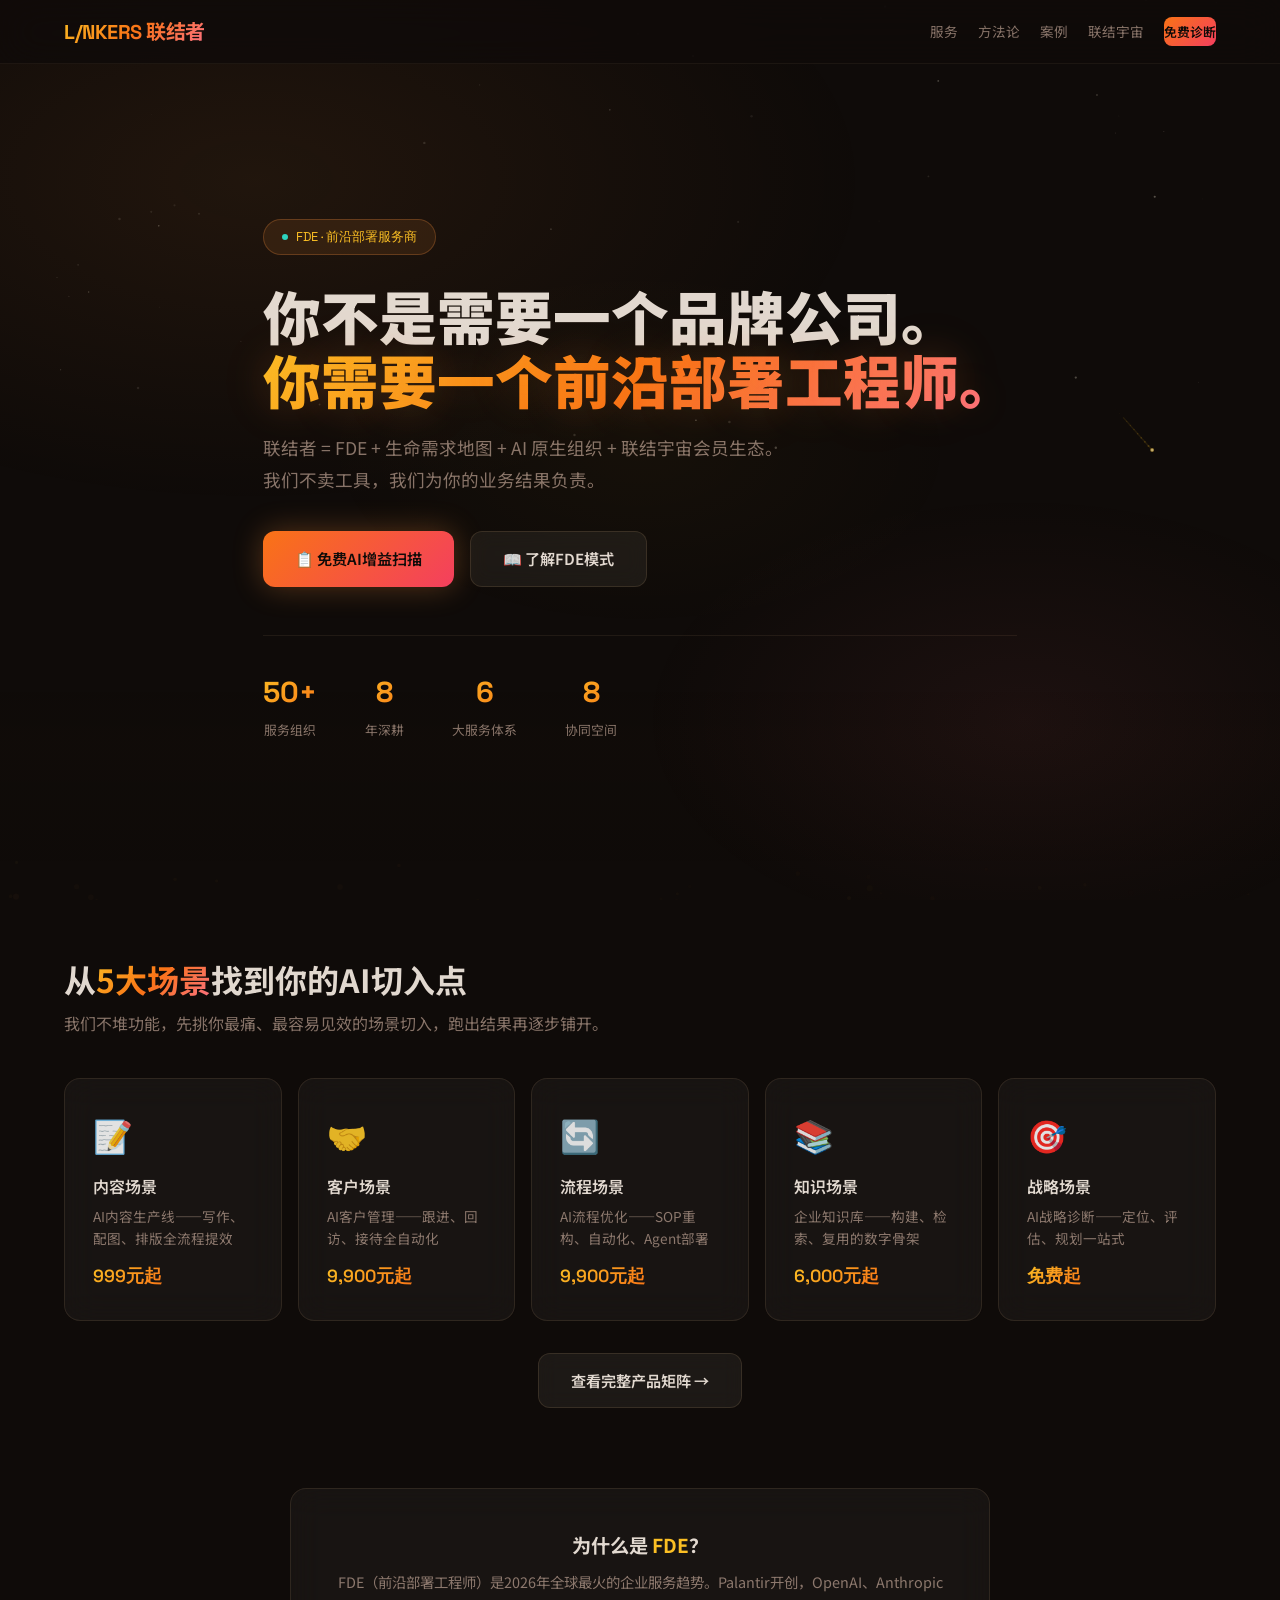
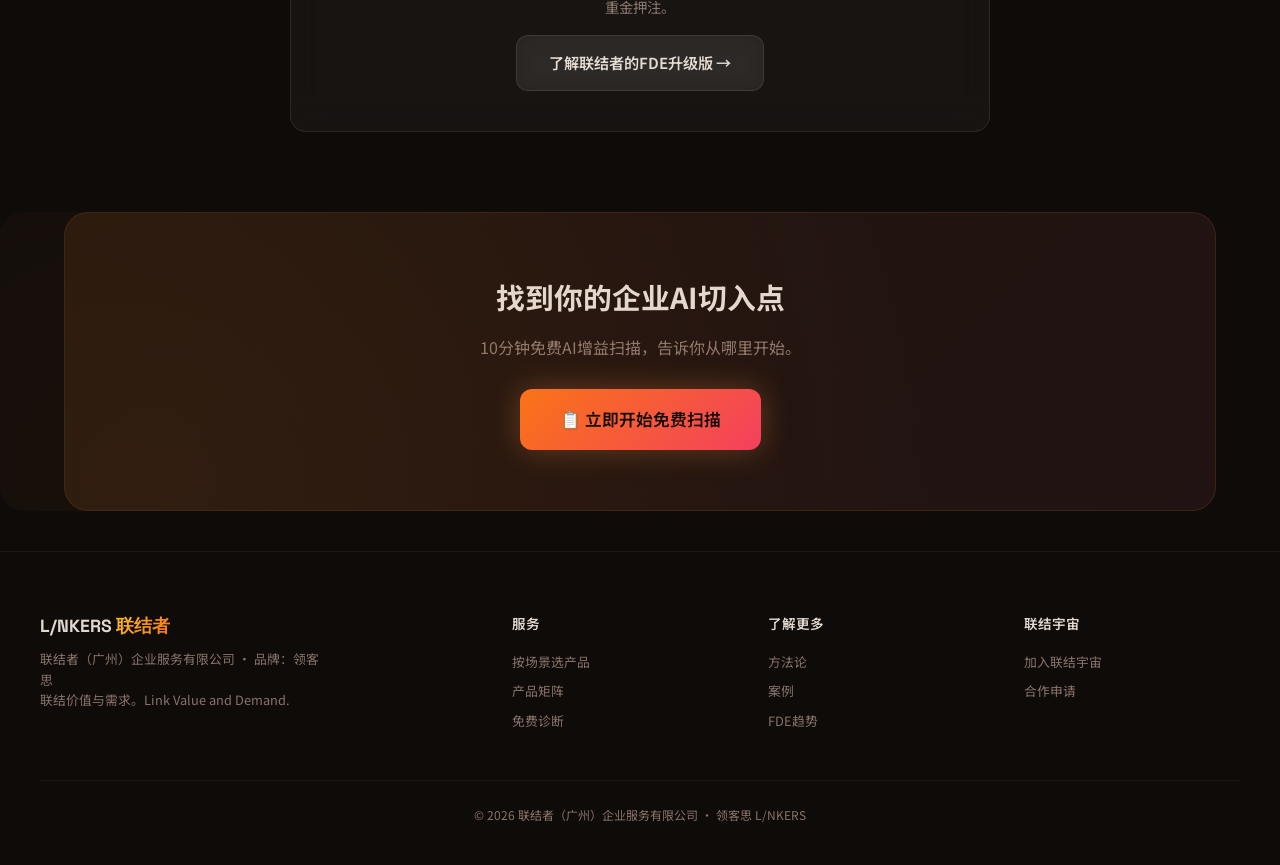
==== commit 55a0fbb4: "🔄 更新 index.html" ====
--- a/index.html
+++ b/index.html
@@ -3,901 +3,100 @@
 <head>
   <meta charset="UTF-8">
   <meta name="viewport" content="width=device-width, initial-scale=1.0">
-  <title>联结者 L/NKERS · FDE 前沿部署</title>
+  <title>联结者 L/NKERS · FDE 前沿部署服务商</title>
   <meta name="description" content="联结者（领客思）— FDE前沿部署服务商，帮助企业找到未来用户，创造未来生活方式。">
   <link rel="preconnect" href="https://fonts.googleapis.com">
   <link href="https://fonts.googleapis.com/css2?family=Space+Grotesk:wght@400;500;600;700&family=Noto+Sans+SC:wght@300;400;500;700;900&display=swap" rel="stylesheet">
-  <style>
-    :root {
-      --bg-deep: #0f0b09;
-      --bg-warm: #1a1310;
-      --bg-card: rgba(255,245,235,0.04);
-      --glass-edge: rgba(255,200,150,0.1);
-      --glass-glow: rgba(251,146,60,0.2);
-      --amber: #F59E0B;
-      --coral: #FB7185;
-      --orange: #F97316;
-      --gold: #FBBF24;
-      --warm-teal: #2DD4BF;
-      --rose: #F43F5E;
-      --sun: #FCD34D;
-      --text: rgba(255,245,235,0.88);
-      --text-dim: rgba(255,220,200,0.5);
-      --font-en: 'Space Grotesk', sans-serif;
-      --font-zh: 'Noto Sans SC', sans-serif;
-      --max-w: 1200px;
-      --radius: 16px;
-    }
-    *,*::before,*::after { margin:0;padding:0;box-sizing:border-box; }
-    html { scroll-behavior: smooth; }
-    body {
-      font-family: var(--font-zh);
-      background: var(--bg-deep);
-      color: var(--text);
-      line-height: 1.7;
-      overflow-x: hidden;
-      min-height: 100vh;
-    }
-    body::before {
-      content:'';
-      position:fixed; top:0;left:0;width:100%;height:100%;
-      background:
-        radial-gradient(ellipse 80% 60% at 20% 20%, rgba(251,146,60,0.08) 0%, transparent 60%),
-        radial-gradient(ellipse 60% 50% at 80% 80%, rgba(251,114,133,0.06) 0%, transparent 50%),
-        radial-gradient(ellipse 50% 40% at 50% 50%, rgba(251,191,36,0.03) 0%, transparent 50%);
-      pointer-events:none; z-index:0;
-    }
-    ::-webkit-scrollbar { width:6px; }
-    ::-webkit-scrollbar-track { background:var(--bg-deep); }
-    ::-webkit-scrollbar-thumb { background:var(--amber);border-radius:3px; }
-
-    /* ---- canvas BG ---- */
-    #bg-canvas {
-      position:fixed; top:0;left:0;width:100%;height:100%;
-      z-index:0; pointer-events:none;
-    }
-
-    /* ---- nav ---- */
-    .nav {
-      position:fixed; top:0;left:0;right:0;z-index:100;
-      background:rgba(15,11,9,0.8); backdrop-filter:blur(20px);
-      border-bottom:1px solid rgba(255,200,150,0.06);
-      height:64px;
-    }
-    .nav-inner {
-      max-width:var(--max-w); margin:0 auto; padding:0 24px;
-      height:100%; display:flex; align-items:center; justify-content:space-between;
-    }
-    .logo {
-      font-family:var(--font-en); font-weight:700; font-size:1.25rem;
-      background: linear-gradient(135deg, var(--gold), var(--orange), var(--coral));
-      -webkit-background-clip:text; -webkit-text-fill-color:transparent;
-      letter-spacing:-0.5px;
-    }
-    .logo span { font-family:var(--font-zh); }
-    .nav-links { display:flex; align-items:center; gap:20px; }
-    .nav-links a {
-      font-size:0.85rem; color:var(--text-dim); text-decoration:none;
-      transition:color 0.3s; font-weight:400;
-    }
-    .nav-links a:hover { color:var(--gold); }
-    .nav-cta {
-      background:linear-gradient(135deg, var(--orange), var(--rose));
-      color:#0f0b09 !important; padding:8px 20px; border-radius:8px;
-      font-weight:600 !important; font-size:0.8rem !important;
-      transition:transform 0.3s, box-shadow 0.3s !important;
-    }
-    .nav-cta:hover { transform:translateY(-1px); box-shadow:0 0 30px rgba(251,146,60,0.4); }
-    .hamburger { display:none; flex-direction:column; gap:4px; cursor:pointer; background:none; border:none; padding:4px; }
-    .hamburger span { width:22px; height:2px; background:var(--text); border-radius:2px; transition:0.3s; }
-    @media(max-width:860px){
-      .nav-links {
-        display:none; position:absolute; top:64px; left:0; right:0;
-        flex-direction:column; background:rgba(15,11,9,0.95); backdrop-filter:blur(20px);
-        padding:16px 24px; gap:12px; border-bottom:1px solid rgba(255,200,150,0.06);
-      }
-      .nav-links.open { display:flex; }
-      .hamburger { display:flex; }
-    }
-
-    /* ---- container ---- */
-    .container { max-width:var(--max-w); margin:0 auto; padding:0 24px; position:relative; z-index:1; }
-
-    /* ---- section ---- */
-    .section { padding:100px 0; position:relative; z-index:1; }
-    .section-title {
-      font-family:var(--font-zh); font-weight:700; font-size:2.4rem;
-      margin-bottom:12px; line-height:1.2;
-    }
-    .section-title .grad {
-      background:linear-gradient(135deg, var(--gold), var(--orange), var(--coral));
-      -webkit-background-clip:text; -webkit-text-fill-color:transparent;
-    }
-    .section-sub {
-      color:var(--text-dim); font-size:1.05rem; max-width:600px; margin-bottom:48px; line-height:1.7;
-    }
-
-    /* ---- hero ---- */
-    .hero {
-      min-height:100vh; display:flex; align-items:center;
-      padding:120px 0 80px; position:relative; z-index:1;
-    }
-    .hero-content { max-width:900px; }
-    .hero-tag {
-      display:inline-flex; align-items:center; gap:8px;
-      background:rgba(251,146,60,0.1); border:1px solid rgba(251,146,60,0.25);
-      padding:6px 18px; border-radius:20px; font-size:0.8rem;
-      color:var(--gold); margin-bottom:28px;
-      font-family:var(--font-en);
-    }
-    .hero-tag .dot { width:6px;height:6px;border-radius:50%;background:var(--warm-teal);animation:pulse-dot 2s infinite; }
-    @keyframes pulse-dot { 0%,100%{opacity:1;box-shadow:0 0 6px var(--warm-teal)}50%{opacity:0.3;box-shadow:none} }
-    .hero h1 {
-      font-family:var(--font-zh); font-weight:900; font-size:clamp(2.2rem,6vw,4rem);
-      line-height:1.12; margin-bottom:8px;
-    }
-    .hero h1 .line1 { color:var(--text); }
-    .hero h1 .line2 {
-      background:linear-gradient(135deg, var(--gold), var(--orange), var(--coral));
-      -webkit-background-clip:text; -webkit-text-fill-color:transparent;
-    }
-    .hero-glow {
-      display:inline-block;
-      text-shadow:0 0 40px rgba(251,146,60,0.25), 0 0 80px rgba(251,191,36,0.1);
-    }
-    .hero p {
-      color:var(--text-dim); font-size:1.1rem; max-width:600px;
-      margin:24px 0 40px; line-height:1.8;
-    }
-    .hero-actions { display:flex; gap:16px; flex-wrap:wrap; }
-    .btn {
-      display:inline-flex; align-items:center; gap:10px;
-      padding:14px 32px; border-radius:12px; font-weight:600;
-      font-size:0.95rem; text-decoration:none; cursor:pointer;
-      transition:all 0.3s; border:none; font-family:var(--font-zh);
-    }
-    .btn-primary {
-      background:linear-gradient(135deg, var(--orange), var(--rose));
-      color:#0f0b09; box-shadow:0 0 30px rgba(251,146,60,0.3);
-    }
-    .btn-primary:hover { transform:translateY(-2px); box-shadow:0 0 50px rgba(251,146,60,0.5); }
-    .btn-glass {
-      background:rgba(255,245,235,0.06); backdrop-filter:blur(10px);
-      color:var(--text); border:1px solid rgba(255,200,150,0.12);
-    }
-    .btn-glass:hover {
-      background:rgba(255,245,235,0.1); border-color:var(--gold);
-      transform:translateY(-2px);
-    }
-    .hero-stats {
-      display:flex; gap:48px; margin-top:60px;
-      padding-top:36px; border-top:1px solid rgba(255,200,150,0.08);
-    }
-    .hero-stat { text-align:center; }
-    .hero-stat .num {
-      font-family:var(--font-en); font-size:2rem; font-weight:700;
-      background:linear-gradient(135deg, var(--gold), var(--orange));
-      -webkit-background-clip:text; -webkit-text-fill-color:transparent;
-    }
-    .hero-stat .lbl { font-size:0.8rem; color:var(--text-dim); margin-top:2px; }
-    @media(max-width:640px){
-      .hero h1 { font-size:1.8rem; }
-      .hero-stats { gap:24px; flex-wrap:wrap; }
-      .hero-stat .num { font-size:1.4rem; }
-    }
-
-    /* ---- glass card ---- */
-    .glass {
-      background:var(--bg-card); backdrop-filter:blur(16px);
-      border:1px solid var(--glass-edge);
-      border-radius:var(--radius);
-      transition:all 0.4s;
-    }
-    .glass:hover {
-      border-color:var(--glass-glow);
-      box-shadow:0 0 30px rgba(251,146,60,0.08);
-      transform:translateY(-3px);
-    }
-
-    /* ---- grid ---- */
-    .grid-5 { display:grid; grid-template-columns:repeat(5,1fr); gap:16px; }
-    .grid-4 { display:grid; grid-template-columns:repeat(4,1fr); gap:20px; }
-    @media(max-width:860px){ .grid-5,.grid-4 { grid-template-columns:repeat(2,1fr); } }
-    @media(max-width:480px){ .grid-5,.grid-4 { grid-template-columns:1fr; } }
-
-    /* ---- scenario cards ---- */
-    .scenario-card {
-      background:var(--bg-card); backdrop-filter:blur(16px);
-      border:1px solid var(--glass-edge); border-radius:var(--radius);
-      padding:28px; transition:all 0.4s; cursor:default;
-      position:relative; overflow:hidden;
-    }
-    .scenario-card::before {
-      content:''; position:absolute; top:0;left:0;right:0;height:3px;
-      background:linear-gradient(90deg, var(--gold), var(--orange), var(--coral));
-      opacity:0; transition:opacity 0.4s;
-    }
-    .scenario-card:hover::before { opacity:1; }
-    .scenario-card:hover {
-      border-color:rgba(251,146,60,0.25);
-      transform:translateY(-4px);
-      box-shadow:0 8px 40px rgba(251,146,60,0.08);
-    }
-    .scenario-icon { font-size:2rem; margin-bottom:12px; }
-    .scenario-card h3 { font-size:1rem; font-weight:600; margin-bottom:6px; }
-    .scenario-card p { font-size:0.85rem; color:var(--text-dim); line-height:1.6; }
-    .scenario-price {
-      display:inline-block; margin-top:12px;
-      font-family:var(--font-en); font-weight:600; font-size:1.1rem;
-      background:linear-gradient(135deg, var(--gold), var(--orange));
-      -webkit-background-clip:text; -webkit-text-fill-color:transparent;
-    }
-
-    /* ---- tier chain ---- */
-    .tier-chain { display:flex; flex-direction:column; gap:12px; max-width:700px; margin:0 auto; }
-    .tier-item {
-      display:flex; align-items:center; gap:20px;
-      background:var(--bg-card); backdrop-filter:blur(12px);
-      border:1px solid var(--glass-edge); border-radius:12px;
-      padding:20px 24px; transition:all 0.3s;
-    }
-    .tier-item:hover { border-color:var(--glass-glow); transform:translateX(6px); }
-    .tier-badge {
-      font-family:var(--font-en); font-weight:700; font-size:0.75rem;
-      padding:4px 12px; border-radius:6px; white-space:nowrap;
-      min-width:60px; text-align:center; border:1px solid;
-    }
-    .badge-free { background:rgba(45,212,191,0.15); color:var(--warm-teal); border-color:rgba(45,212,191,0.25); }
-    .badge-training { background:rgba(251,191,36,0.15); color:var(--gold); border-color:rgba(251,191,36,0.25); }
-    .badge-tool { background:rgba(251,114,133,0.15); color:var(--coral); border-color:rgba(251,114,133,0.25); }
-    .badge-l0 { background:rgba(251,146,60,0.15); color:var(--orange); border-color:rgba(251,146,60,0.25); }
-    .badge-l1 { background:rgba(251,191,36,0.15); color:var(--gold); border-color:rgba(251,191,36,0.25); }
-    .badge-l2 { background:rgba(251,114,133,0.15); color:var(--coral); border-color:rgba(251,114,133,0.25); }
-    .badge-l3 { background:rgba(45,212,191,0.15); color:var(--warm-teal); border-color:rgba(45,212,191,0.25); }
-    .tier-info { flex:1; }
-    .tier-info .name { font-weight:600; font-size:0.95rem; }
-    .tier-info .desc { font-size:0.8rem; color:var(--text-dim); margin-top:2px; }
-    .tier-price {
-      font-family:var(--font-en); font-weight:600; font-size:1rem;
-      color:var(--gold); white-space:nowrap;
-    }
-
-    /* ---- system card ---- */
-    .sys-card {
-      background:var(--bg-card); backdrop-filter:blur(12px);
-      border:1px solid var(--glass-edge); border-radius:var(--radius);
-      padding:24px; text-align:center; transition:all 0.4s; cursor:default;
-      position:relative; overflow:hidden;
-    }
-    .sys-card::after {
-      content:''; position:absolute; bottom:0;left:25%;right:25%;height:2px;
-      background:linear-gradient(90deg, transparent, var(--orange), transparent);
-      opacity:0; transition:opacity 0.4s;
-    }
-    .sys-card:hover::after { opacity:1; }
-    .sys-card:hover {
-      border-color:rgba(251,146,60,0.2);
-      transform:translateY(-4px);
-      box-shadow:0 8px 32px rgba(251,146,60,0.05);
-    }
-    .sys-num {
-      font-family:var(--font-en); font-size:0.75rem; font-weight:700;
-      color:var(--gold); letter-spacing:2px; margin-bottom:8px;
-    }
-    .sys-card h4 { font-size:0.95rem; font-weight:600; margin-bottom:4px; }
-    .sys-card p { font-size:0.8rem; color:var(--text-dim); }
-
-    /* ---- case card ---- */
-    .case-card {
-      display:flex; gap:24px;
-      background:var(--bg-card); backdrop-filter:blur(16px);
-      border:1px solid var(--glass-edge); border-radius:var(--radius);
-      padding:28px; transition:all 0.4s;
-    }
-    .case-card:hover {
-      border-color:rgba(251,146,60,0.15);
-      transform:translateY(-2px);
-      box-shadow:0 8px 32px rgba(251,146,60,0.05);
-    }
-    .case-info { flex:1; }
-    .case-info h3 { font-size:1.1rem; font-weight:600; margin-bottom:4px; }
-    .case-desc { font-size:0.85rem; color:var(--text-dim); margin-bottom:12px; }
-    .case-tags { display:flex; gap:8px; flex-wrap:wrap; margin-bottom:12px; }
-    .case-tags span {
-      background:rgba(255,245,235,0.05); padding:4px 12px;
-      border-radius:6px; font-size:0.7rem; color:var(--text-dim);
-      border:1px solid rgba(255,200,150,0.06);
-    }
-    .case-stats { display:flex; gap:28px; }
-    .case-stat { text-align:center; }
-    .case-stat .num {
-      font-family:var(--font-en); font-size:1.2rem; font-weight:700;
-      background:linear-gradient(135deg, var(--gold), var(--orange));
-      -webkit-background-clip:text; -webkit-text-fill-color:transparent;
-    }
-    .case-stat .lbl { font-size:0.7rem; color:var(--text-dim); }
-    @media(max-width:640px){ .case-card { flex-direction:column; } .case-stats { flex-wrap:wrap;gap:16px; } }
-
-    /* ---- FDE stats ---- */
-    .fde-grid { display:grid; grid-template-columns:repeat(4,1fr); gap:20px; }
-    .fde-card {
-      background:var(--bg-card); backdrop-filter:blur(12px);
-      border:1px solid var(--glass-edge); border-radius:var(--radius);
-      padding:28px; text-align:center; transition:all 0.4s;
-    }
-    .fde-card:hover {
-      border-color:rgba(251,146,60,0.2);
-      transform:translateY(-4px);
-      box-shadow:0 8px 40px rgba(251,146,60,0.06);
-    }
-    .fde-card .big {
-      font-family:var(--font-en); font-size:2.2rem; font-weight:700;
-      background:linear-gradient(135deg, var(--gold), var(--orange), var(--coral));
-      -webkit-background-clip:text; -webkit-text-fill-color:transparent;
-      margin-bottom:4px;
-    }
-    .fde-card .desc { font-size:0.8rem; color:var(--text-dim); }
-    @media(max-width:860px){ .fde-grid { grid-template-columns:repeat(2,1fr); } }
-    @media(max-width:480px){ .fde-grid { grid-template-columns:1fr; } }
-
-    /* ---- member card ---- */
-    .member-grid { display:grid; grid-template-columns:repeat(4,1fr); gap:16px; }
-    .member-card {
-      background:var(--bg-card); backdrop-filter:blur(12px);
-      border:1px solid var(--glass-edge); border-radius:var(--radius);
-      padding:24px; text-align:center; transition:all 0.4s;
-    }
-    .member-card:hover {
-      border-color:rgba(251,114,133,0.25);
-      transform:translateY(-3px);
-      box-shadow:0 8px 24px rgba(251,114,133,0.05);
-    }
-    .member-icon { font-size:2rem; margin-bottom:8px; }
-    .member-card h4 { font-size:0.9rem; font-weight:600; }
-    .member-card p { font-size:0.75rem; color:var(--text-dim); margin-top:4px; }
-    .member-count {
-      font-family:var(--font-en); font-size:0.75rem; font-weight:600;
-      color:var(--coral); margin-top:8px;
-    }
-    @media(max-width:640px){ .member-grid { grid-template-columns:repeat(2,1fr); } }
-
-    /* ---- CTA banner ---- */
-    .cta-banner {
-      background:linear-gradient(135deg, rgba(251,146,60,0.08), rgba(251,114,133,0.08));
-      border:1px solid rgba(251,146,60,0.12);
-      border-radius:24px; padding:60px; text-align:center;
-      margin:0 24px; position:relative; overflow:hidden;
-    }
-    .cta-banner::before {
-      content:''; position:absolute; top:-50%;left:-50%;width:200%;height:200%;
-      background:radial-gradient(circle at 30% 70%, rgba(251,146,60,0.04) 0%, transparent 50%);
-      pointer-events:none;
-    }
-    .cta-banner h2 { font-size:1.8rem; font-weight:700; margin-bottom:12px; }
-    .cta-banner p { color:var(--text-dim); margin-bottom:28px; }
-
-    /* ---- footer ---- */
-    .footer {
-      padding:60px 24px 40px; border-top:1px solid rgba(255,200,150,0.06);
-      margin-top:80px;
-    }
-    .footer-inner { max-width:var(--max-w); margin:0 auto; }
-    .footer-grid { display:grid; grid-template-columns:2fr 1fr 1fr 1fr; gap:40px; }
-    .footer-brand h3 { font-family:var(--font-en); font-size:1.1rem; }
-    .footer-brand h3 span {
-      background:linear-gradient(135deg, var(--gold), var(--orange));
-      -webkit-background-clip:text; -webkit-text-fill-color:transparent;
-    }
-    .footer-brand p { font-size:0.8rem; color:var(--text-dim); margin-top:8px; line-height:1.6; max-width:280px; }
-    .footer-col h4 { font-size:0.85rem; font-weight:600; margin-bottom:16px; }
-    .footer-col a {
-      display:block; font-size:0.8rem; color:var(--text-dim); text-decoration:none;
-      margin-bottom:8px; transition:color 0.3s;
-    }
-    .footer-col a:hover { color:var(--gold); }
-    .footer-bottom {
-      margin-top:40px; padding-top:24px;
-      border-top:1px solid rgba(255,200,150,0.06);
-      font-size:0.75rem; text-align:center; color:var(--text-dim);
-    }
-    @media(max-width:860px){ .footer-grid { grid-template-columns:1fr 1fr; gap:32px; } }
-    @media(max-width:480px){ .footer-grid { grid-template-columns:1fr; } }
-
-    /* ---- scroll animations ---- */
-    .reveal {
-      opacity:0; transform:translateY(40px);
-      transition:opacity 0.7s cubic-bezier(0.22,1,0.36,1), transform 0.7s cubic-bezier(0.22,1,0.36,1);
-    }
-    .reveal.visible { opacity:1; transform:translateY(0); }
-    .reveal-delay-1 { transition-delay:0.1s; }
-    .reveal-delay-2 { transition-delay:0.2s; }
-    .reveal-delay-3 { transition-delay:0.3s; }
-    .reveal-delay-4 { transition-delay:0.4s; }
-
-    /* ---- connector ---- */
-    .section-connector { text-align:center; padding:20px 0; position:relative; z-index:1; }
-    .connector-line {
-      display:inline-block; width:1px; height:40px;
-      background:linear-gradient(180deg, var(--orange), transparent);
-    }
-
-    /* ---- scroll hint ---- */
-    .scroll-hint {
-      position:absolute; bottom:40px; left:50%; transform:translateX(-50%);
-      display:flex; flex-direction:column; align-items:center; gap:8px;
-      color:var(--text-dim); font-size:0.7rem; font-family:var(--font-en);
-      animation:fade-down 2.5s infinite;
-    }
-    .scroll-hint .arrow { width:16px;height:16px;border-right:1px solid var(--text-dim);border-bottom:1px solid var(--text-dim);transform:rotate(45deg); }
-    @keyframes fade-down { 0%,100%{opacity:0.2;transform:translateX(-50%) translateY(0)}50%{opacity:0.8;transform:translateX(-50%) translateY(8px)} }
-
-    /* ---- 万物生长 divider ---- */
-    .growth-divider {
-      text-align:center; padding:16px 0; position:relative; z-index:1;
-    }
-    .growth-divider .spark {
-      display:inline-block;
-      background:linear-gradient(90deg, transparent, var(--gold), transparent);
-      width:60px; height:1px; border-radius:2px;
-      animation:spark-pulse 3s ease-in-out infinite;
-    }
-    @keyframes spark-pulse { 0%,100%{opacity:0.2;width:40px}50%{opacity:0.8;width:80px} }
-  </style>
+  <link rel="stylesheet" href="css/style.css">
 </head>
 <body>
-
 <canvas id="bg-canvas"></canvas>
 
-<!-- ===== NAV ===== -->
-<nav class="nav">
-  <div class="nav-inner">
-    <a href="#" class="logo">L/NKERS <span>联结者</span></a>
-    <div class="nav-links" id="navLinks">
-      <a href="#services">服务</a>
-      <a href="#matrix">产品</a>
-      <a href="#systems">方法论</a>
-      <a href="#cases">案例</a>
-      <a href="#community">联结宇宙</a>
-      <a href="#contact" class="nav-cta">免费诊断</a>
-    </div>
-    <button class="hamburger" id="hamToggle" aria-label="菜单">
-      <span></span><span></span><span></span>
-    </button>
+<nav class="nav"><div class="nav-inner">
+  <a href="index.html" class="logo">L/NKERS <span>联结者</span></a>
+  <div class="nav-links" id="navLinks">
+    <a href="services.html">服务</a>
+    <a href="methodology.html">方法论</a>
+    <a href="cases.html">案例</a>
+    <a href="community.html">联结宇宙</a>
+    <a href="contact.html" class="nav-cta">免费诊断</a>
   </div>
-</nav>
+  <button class="hamburger" id="hamToggle" aria-label="菜单"><span></span><span></span><span></span></button>
+</div></nav>
 
-<!-- ===== HERO ===== -->
-<section class="hero" id="hero">
+<section class="hero" style="min-height:100vh;display:flex;align-items:center;padding:120px 0 60px;position:relative;z-index:1;">
   <div class="container" style="position:relative;z-index:2;">
-    <div class="hero-content">
-      <div class="hero-tag"><span class="dot"></span> FDE · 前沿部署服务商</div>
-      <h1>
-        <div class="line1">你不是需要一个品牌公司。</div>
-        <div class="line2 hero-glow">你需要一个前沿部署工程师。</div>
+    <div style="max-width:880px;">
+      <div style="display:inline-flex;align-items:center;gap:8px;background:rgba(251,146,60,0.1);border:1px solid rgba(251,146,60,0.25);padding:6px 18px;border-radius:20px;font-size:0.8rem;color:var(--gold);margin-bottom:28px;font-family:var(--font-en);">
+        <span style="width:6px;height:6px;border-radius:50%;background:var(--warm-teal);animation:pulse-dot 2s infinite;"></span> FDE · 前沿部署服务商
+      </div>
+      <h1 style="font-weight:900;font-size:clamp(2rem,5.5vw,3.6rem);line-height:1.12;margin-bottom:8px;">
+        <div style="color:var(--text);">你不是需要一个品牌公司。</div>
+        <div style="background:linear-gradient(135deg,var(--gold),var(--orange),var(--coral));-webkit-background-clip:text;-webkit-text-fill-color:transparent;text-shadow:0 0 40px rgba(251,146,60,0.2),0 0 80px rgba(251,191,36,0.08);">你需要一个前沿部署工程师。</div>
       </h1>
-      <p>联结者 = FDE + 生命需求地图 + AI 原生组织 + 联结宇宙会员生态。<br>我们不卖工具，我们为你的业务结果负责。</p>
-      <div class="hero-actions">
-        <a href="#contact" class="btn btn-primary">📋 免费AI增益扫描</a>
-        <a href="#systems" class="btn btn-glass">📖 了解FDE模式</a>
+      <p style="color:var(--text-dim);font-size:1.1rem;max-width:580px;margin:20px 0 36px;line-height:1.8;">
+        联结者 = FDE + 生命需求地图 + AI 原生组织 + 联结宇宙会员生态。<br>我们不卖工具，我们为你的业务结果负责。
+      </p>
+      <div style="display:flex;gap:16px;flex-wrap:wrap;">
+        <a href="contact.html" class="btn btn-primary">📋 免费AI增益扫描</a>
+        <a href="methodology.html" class="btn btn-glass">📖 了解FDE模式</a>
       </div>
-      <div class="hero-stats">
-        <div class="hero-stat"><div class="num">50+</div><div class="lbl">服务组织</div></div>
-        <div class="hero-stat"><div class="num">8</div><div class="lbl">年深耕</div></div>
-        <div class="hero-stat"><div class="num">6</div><div class="lbl">大服务体系</div></div>
-        <div class="hero-stat"><div class="num">8</div><div class="lbl">协同空间</div></div>
-      </div>
-    </div>
-  </div>
-  <div class="scroll-hint"><div class="arrow"></div>SCROLL</div>
-</section>
-
-<div class="growth-divider"><div class="spark"></div></div>
-
-<!-- ===== SERVICES · 5 SCENARIOS ===== -->
-<section class="section" id="services">
-  <div class="container">
-    <h2 class="section-title reveal">找到你的<span class="grad">AI切入点</span></h2>
-    <p class="section-sub reveal">我们不堆功能，而是先挑你最痛、最容易见效的一两个场景切入，跑出结果再逐步铺开。</p>
-    <div class="grid-5">
-      <div class="scenario-card reveal reveal-delay-1">
-        <div class="scenario-icon">📝</div>
-        <h3>内容场景</h3>
-        <p>AI内容生产线——写作、配图、排版全流程提效</p>
-        <div class="scenario-price">999元起</div>
-      </div>
-      <div class="scenario-card reveal reveal-delay-2">
-        <div class="scenario-icon">🤝</div>
-        <h3>客户场景</h3>
-        <p>AI客户管理——跟进、回访、接待全自动化</p>
-        <div class="scenario-price">9,900元起</div>
-      </div>
-      <div class="scenario-card reveal reveal-delay-3">
-        <div class="scenario-icon">🔄</div>
-        <h3>流程场景</h3>
-        <p>AI流程优化——SOP重构、自动化、Agent部署</p>
-        <div class="scenario-price">9,900元起</div>
-      </div>
-      <div class="scenario-card reveal reveal-delay-4">
-        <div class="scenario-icon">📚</div>
-        <h3>知识场景</h3>
-        <p>企业知识库——构建、检索、复用的数字骨架</p>
-        <div class="scenario-price">6,000元起</div>
-      </div>
-      <div class="scenario-card reveal reveal-delay-4">
-        <div class="scenario-icon">🎯</div>
-        <h3>战略场景</h3>
-        <p>AI战略诊断——定位、评估、规划一站式</p>
-        <div class="scenario-price">免费起</div>
+      <div style="display:flex;gap:48px;margin-top:48px;padding-top:32px;border-top:1px solid rgba(255,200,150,0.08);flex-wrap:wrap;">
+        <div style="text-align:center;"><div style="font-family:var(--font-en);font-size:1.8rem;font-weight:700;background:linear-gradient(135deg,var(--gold),var(--orange));-webkit-background-clip:text;-webkit-text-fill-color:transparent;">50+</div><div style="font-size:0.8rem;color:var(--text-dim);margin-top:2px;">服务组织</div></div>
+        <div style="text-align:center;"><div style="font-family:var(--font-en);font-size:1.8rem;font-weight:700;background:linear-gradient(135deg,var(--gold),var(--orange));-webkit-background-clip:text;-webkit-text-fill-color:transparent;">8</div><div style="font-size:0.8rem;color:var(--text-dim);margin-top:2px;">年深耕</div></div>
+        <div style="text-align:center;"><div style="font-family:var(--font-en);font-size:1.8rem;font-weight:700;background:linear-gradient(135deg,var(--gold),var(--orange));-webkit-background-clip:text;-webkit-text-fill-color:transparent;">6</div><div style="font-size:0.8rem;color:var(--text-dim);margin-top:2px;">大服务体系</div></div>
+        <div style="text-align:center;"><div style="font-family:var(--font-en);font-size:1.8rem;font-weight:700;background:linear-gradient(135deg,var(--gold),var(--orange));-webkit-background-clip:text;-webkit-text-fill-color:transparent;">8</div><div style="font-size:0.8rem;color:var(--text-dim);margin-top:2px;">协同空间</div></div>
       </div>
     </div>
   </div>
 </section>
 
-<div class="growth-divider"><div class="spark"></div></div>
+<section class="section">
+  <div class="container">
+    <h2 class="section-title reveal">从<span class="grad">5大场景</span>找到你的AI切入点</h2>
+    <p class="section-sub reveal">我们不堆功能，先挑你最痛、最容易见效的场景切入，跑出结果再逐步铺开。</p>
+    <div class="grid-5">
+      <div class="scenario-card reveal reveal-d1"><div class="scenario-icon">📝</div><h3>内容场景</h3><p>AI内容生产线——写作、配图、排版全流程提效</p><div class="scenario-price">999元起</div></div>
+      <div class="scenario-card reveal reveal-d2"><div class="scenario-icon">🤝</div><h3>客户场景</h3><p>AI客户管理——跟进、回访、接待全自动化</p><div class="scenario-price">9,900元起</div></div>
+      <div class="scenario-card reveal reveal-d3"><div class="scenario-icon">🔄</div><h3>流程场景</h3><p>AI流程优化——SOP重构、自动化、Agent部署</p><div class="scenario-price">9,900元起</div></div>
+      <div class="scenario-card reveal reveal-d4"><div class="scenario-icon">📚</div><h3>知识场景</h3><p>企业知识库——构建、检索、复用的数字骨架</p><div class="scenario-price">6,000元起</div></div>
+      <div class="scenario-card reveal reveal-d4"><div class="scenario-icon">🎯</div><h3>战略场景</h3><p>AI战略诊断——定位、评估、规划一站式</p><div class="scenario-price">免费起</div></div>
+    </div>
+    <div class="reveal" style="text-align:center;margin-top:32px;"><a href="services.html" class="btn btn-glass">查看完整产品矩阵 →</a></div>
+  </div>
+</section>
 
-<!-- ===== PRODUCT MATRIX ===== -->
-<section class="section" id="matrix">
+<section class="section" style="padding-top:0;">
   <div class="container">
-    <h2 class="section-title reveal">从免费到生态 · <span class="grad">完整路径</span></h2>
-    <p class="section-sub reveal">无论你的企业处于哪个阶段，都能找到对应的入口和升级路径。</p>
-    <div class="tier-chain">
-      <div class="tier-item reveal"><div class="tier-badge badge-free">免费</div><div class="tier-info"><div class="name">🎁 AI增益扫描</div><div class="desc">10分钟在线诊断，自动生成专属AI增益报告</div></div><div class="tier-price">免费</div></div>
-      <div class="tier-item reveal"><div class="tier-badge badge-training">培训</div><div class="tier-info"><div class="name">🎓 T1公开课 → T2实战营 → T3认证班</div><div class="desc">AI内容创作 / Agent搭建 / AI Coding / SOP制图</div></div><div class="tier-price">999-9,999元</div></div>
-      <div class="tier-item reveal"><div class="tier-badge badge-tool">工具栈</div><div class="tier-info"><div class="name">🥡 AI工具栈 · 6大场景</div><div class="desc">文件夹即产品，交给AI说一句"照着装"即可使用</div></div><div class="tier-price">9,900元/个</div></div>
-      <div class="tier-item reveal"><div class="tier-badge badge-l0">L0</div><div class="tier-info"><div class="name">🩺 企业生命诊断</div><div class="desc">一周定位你的企业在八大系统中的位置</div></div><div class="tier-price">~6,000元</div></div>
-      <div class="tier-item reveal"><div class="tier-badge badge-l1">L1</div><div class="tier-info"><div class="name">🛠️ 企业基础陪伴</div><div class="desc">品牌系统 + AI运营系统搭建</div></div><div class="tier-price">3-10万</div></div>
-      <div class="tier-item reveal"><div class="tier-badge badge-l2">L2</div><div class="tier-info"><div class="name">🚀 企业深度共建</div><div class="desc">企业AI大脑系统 + Agent编队</div></div><div class="tier-price">12-50万</div></div>
-      <div class="tier-item reveal"><div class="tier-badge badge-l3">L3</div><div class="tier-info"><div class="name">🌐 联结宇宙伙伴</div><div class="desc">生态共创 · 长期共生</div></div><div class="tier-price">20-100万/年</div></div>
+    <div class="glass" style="padding:40px;text-align:center;max-width:700px;margin:0 auto;" class="reveal">
+      <h3 style="font-size:1.2rem;margin-bottom:8px;">为什么是 <span style="color:var(--gold);">FDE</span>？</h3>
+      <p style="font-size:0.9rem;color:var(--text-dim);margin-bottom:16px;">FDE（前沿部署工程师）是2026年全球最火的企业服务趋势。Palantir开创，OpenAI、Anthropic重金押注。</p>
+      <a href="methodology.html" class="btn btn-glass">了解联结者的FDE升级版 →</a>
     </div>
   </div>
 </section>
 
-<div class="growth-divider"><div class="spark"></div></div>
-
-<!-- ===== EIGHT SYSTEMS ===== -->
-<section class="section" id="systems">
+<section class="cta-banner section" style="background:none;border:none;padding:0;">
   <div class="container">
-    <h2 class="section-title reveal">未来人类<span class="grad">生命需求地图</span></h2>
-    <p class="section-sub reveal">企业不应按行业划分，而应按"它帮助人类生命发生什么变化"分类。八大系统覆盖从生存到进化的完整旅程。</p>
-    <div class="grid-4">
-      <div class="sys-card reveal reveal-delay-1"><div class="sys-num">01</div><h4>🧬 生命健康</h4><p>如何让生命保持活力？</p></div>
-      <div class="sys-card reveal reveal-delay-2"><div class="sys-num">02</div><h4>🏠 生活空间</h4><p>如何拥有适合自己的环境？</p></div>
-      <div class="sys-card reveal reveal-delay-3"><div class="sys-num">03</div><h4>🤝 关系连接</h4><p>如何与他人建立深度连接？</p></div>
-      <div class="sys-card reveal reveal-delay-4"><div class="sys-num">04</div><h4>📚 成长学习</h4><p>人如何持续进化？</p></div>
-      <div class="sys-card reveal reveal-delay-1"><div class="sys-num">05</div><h4>💰 财富创造</h4><p>人如何创造价值？</p></div>
-      <div class="sys-card reveal reveal-delay-2"><div class="sys-num">06</div><h4>🌍 体验探索</h4><p>人如何体验世界？</p></div>
-      <div class="sys-card reveal reveal-delay-3"><div class="sys-num">07</div><h4>🧘 精神意义</h4><p>人为什么而活？</p></div>
-      <div class="sys-card reveal reveal-delay-4"><div class="sys-num">08</div><h4>🔮 未来进化</h4><p>人类如何进入未来？</p></div>
+    <div class="cta-banner reveal">
+      <h2>找到你的企业<span class="grad">AI切入点</span></h2>
+      <p>10分钟免费AI增益扫描，告诉你从哪里开始。</p>
+      <a href="contact.html" class="btn btn-primary" style="font-size:1.05rem;padding:16px 40px;">📋 立即开始免费扫描</a>
     </div>
   </div>
 </section>
 
-<div class="growth-divider"><div class="spark"></div></div>
+<footer class="footer"><div class="footer-inner">
+  <div class="footer-grid">
+    <div class="footer-brand"><h3>L/NKERS <span>联结者</span></h3><p>联结者（广州）企业服务有限公司 · 品牌：领客思<br>联结价值与需求。Link Value and Demand.</p></div>
+    <div class="footer-col"><h4>服务</h4><a href="services.html">按场景选产品</a><a href="services.html#matrix">产品矩阵</a><a href="contact.html">免费诊断</a></div>
+    <div class="footer-col"><h4>了解更多</h4><a href="methodology.html">方法论</a><a href="cases.html">案例</a><a href="methodology.html#fde">FDE趋势</a></div>
+    <div class="footer-col"><h4>联结宇宙</h4><a href="community.html">加入联结宇宙</a><a href="contact.html">合作申请</a></div>
+  </div>
+  <div class="footer-bottom">© 2026 联结者（广州）企业服务有限公司 · 领客思 L/NKERS</div>
+</div></footer>
 
-<!-- ===== FDE TREND ===== -->
-<section class="section" id="fde">
-  <div class="container">
-    <h2 class="section-title reveal">为什么是<span class="grad">FDE</span>？</h2>
-    <p class="section-sub reveal">FDE（前沿部署工程师）是2026年全球最火的企业服务趋势。Palantir开创，OpenAI、Anthropic重金押注。联结者做了FDE的升级版。</p>
-    <div class="fde-grid">
-      <div class="fde-card reveal reveal-delay-1"><div class="big">+729%</div><div class="desc">2026年FDE岗位同比增长</div></div>
-      <div class="fde-card reveal reveal-delay-2"><div class="big">$4B</div><div class="desc">OpenAI部署子公司获融资</div></div>
-      <div class="fde-card reveal reveal-delay-3"><div class="big">$1.5B</div><div class="desc">Anthropic合资公司获融资</div></div>
-      <div class="fde-card reveal reveal-delay-4"><div class="big">$400B</div><div class="desc">Palantir FDE模式市值</div></div>
-    </div>
-    <div style="margin-top:32px;text-align:center;" class="reveal">
-      <div class="glass" style="display:inline-block;padding:16px 28px;max-width:600px;">
-        <p style="font-size:0.9rem;color:var(--text-dim);margin:0;">
-          <span style="color:var(--gold);font-weight:600;">联结者升级版</span> — 传统FDE只做技术落地，联结者 = FDE + 生命需求地图 + AI原生组织 + 联结宇宙会员生态
-        </p>
-      </div>
-    </div>
-  </div>
-</section>
-
-<div class="growth-divider"><div class="spark"></div></div>
-
-<!-- ===== CASES ===== -->
-<section class="section" id="cases">
-  <div class="container">
-    <h2 class="section-title reveal">他们选择了<span class="grad">联结者</span></h2>
-    <p class="section-sub reveal">50+组织的共同选择，覆盖政务、商业、文旅、制造、金融等多领域。</p>
-    <div style="display:flex;flex-direction:column;gap:20px;">
-      <div class="case-card reveal"><div class="case-info"><div class="case-tags"><span>品牌升级</span><span>4年深度</span><span>A级伙伴</span></div><h3>山田土 · 自在茶生活品牌</h3><p class="case-desc">联结者4年深度陪跑，从自然生长走向系统运营。中秋季度实现500万业绩。</p><div class="case-stats"><div class="case-stat"><div class="num">4年</div><div class="lbl">持续服务</div></div><div class="case-stat"><div class="num">500万</div><div class="lbl">季度业绩</div></div><div class="case-stat"><div class="num">30+</div><div class="lbl">国际奖项</div></div></div></div></div>
-      <div class="case-card reveal"><div class="case-info"><div class="case-tags"><span>全链路运营</span><span>非遗传承</span><span>A级伙伴</span></div><h3>陈氏自在妙手堂 · 非遗中医康养</h3><p class="case-desc">四代非遗铃医传承，联结者深度陪跑，从传统技艺走向系统化、平台化运营。</p><div class="case-stats"><div class="case-stat"><div class="num">四代</div><div class="lbl">非遗传承</div></div><div class="case-stat"><div class="num">81分</div><div class="lbl">六维评分</div></div><div class="case-stat"><div class="num">A级</div><div class="lbl">生态伙伴</div></div></div></div></div>
-      <div class="case-card reveal"><div class="case-info"><div class="case-tags"><span>战略协同</span><span>品牌方法</span><span>A级伙伴</span></div><h3>集和品牌 · 中国企业品牌升级</h3><p class="case-desc">近30年行业深耕，3000+企业服务实战。联结者战略协同伙伴。</p><div class="case-stats"><div class="case-stat"><div class="num">30年</div><div class="lbl">行业深耕</div></div><div class="case-stat"><div class="num">3000+</div><div class="lbl">企业服务</div></div><div class="case-stat"><div class="num">87分</div><div class="lbl">六维评分</div></div></div></div></div>
-    </div>
-  </div>
-</section>
-
-<div class="growth-divider"><div class="spark"></div></div>
-
-<!-- ===== COMMUNITY ===== -->
-<section class="section" id="community">
-  <div class="container">
-    <h2 class="section-title reveal">联结宇宙 · <span class="grad">生命共创者网络</span></h2>
-    <p class="section-sub reveal">你不是消费者，你是生命共创者。发现人生愿景，连接同频的人，体验未来的生活方式。</p>
-    <div class="member-grid">
-      <div class="member-card reveal reveal-delay-1"><div class="member-icon">🌟</div><h4>愿景创造者</h4><p>创业者·企业主</p><div class="member-count">20人</div></div>
-      <div class="member-card reveal reveal-delay-2"><div class="member-icon">💡</div><h4>价值贡献者</h4><p>设计师·咨询师</p><div class="member-count">30人</div></div>
-      <div class="member-card reveal reveal-delay-3"><div class="member-icon">🌱</div><h4>成长探索者</h4><p>年轻职场·转型者</p><div class="member-count">30人</div></div>
-      <div class="member-card reveal reveal-delay-4"><div class="member-icon">🔗</div><h4>资源连接者</h4><p>行业领袖</p><div class="member-count">20人</div></div>
-    </div>
-  </div>
-</section>
-
-<!-- ===== CTA ===== -->
-<section class="section" id="contact">
-  <div class="container">
-    <div class="cta-banner reveal">
-      <h2>找到你的企业<span class="grad">AI切入点</span></h2>
-      <p>10分钟免费AI增益扫描，自动生成专属报告，告诉你从哪里开始。</p>
-      <a href="#" class="btn btn-primary" style="font-size:1.05rem;padding:16px 40px;">📋 立即开始免费扫描</a>
-    </div>
-  </div>
-</section>
-
-<!-- ===== FOOTER ===== -->
-<footer class="footer">
-  <div class="footer-inner">
-    <div class="footer-grid">
-      <div class="footer-brand"><h3>L/NKERS <span>联结者</span></h3><p>联结者（广州）企业服务有限公司 · 品牌：领客思<br>联结价值与需求。Link Value and Demand.</p></div>
-      <div class="footer-col"><h4>服务</h4><a href="#services">按场景选产品</a><a href="#matrix">产品矩阵</a><a href="#contact">免费诊断</a></div>
-      <div class="footer-col"><h4>了解更多</h4><a href="#systems">方法论</a><a href="#cases">案例</a><a href="#fde">FDE趋势</a></div>
-      <div class="footer-col"><h4>联结宇宙</h4><a href="#community">加入联结宇宙</a><a href="#contact">合作申请</a></div>
-    </div>
-    <div class="footer-bottom">© 2026 联结者（广州）企业服务有限公司 · 领客思 L/NKERS</div>
-  </div>
-</footer>
-
-<script>
-const canvas = document.getElementById('bg-canvas');
-const ctx = canvas.getContext('2d');
-let W,H;
-
-function resize(){
-  W=canvas.width=window.innerWidth;
-  H=canvas.height=window.innerHeight;
-}
-window.addEventListener('resize',resize);
-resize();
-
-// ===== 万物生长粒子系统 =====
-const GROW_COUNT = 100;
-const grows = [];
-const METEOR_COUNT = 3;
-const meteors = [];
-
-// 生长粒子——像种子发芽、向上生长
-class GrowParticle {
-  constructor(init=true){
-    this.reset(init);
-  }
-  reset(init){
-    this.x = Math.random() * W;
-    this.baseY = H + Math.random() * 100;
-    this.y = this.baseY;
-    this.targetY = Math.random() * H * 0.7;
-    this.speed = Math.random() * 0.3 + 0.1; // 生长速度
-    this.r = Math.random() * 2.5 + 1;
-    this.alpha = Math.random() * 0.3 + 0.08;
-    this.hue = 25 + Math.random() * 20; // 暖色调 25-45
-    this.phase = Math.random() * Math.PI * 2;
-    this.sway = Math.random() * 1.5 + 0.5; // 摇摆幅度
-    this.completed = init ? false : Math.random() > 0.5; // 部分初始已完成
-    if(this.completed) this.y = this.targetY;
-  }
-  update(){
-    if(this.completed){
-      // 完成生长后微微摇摆（像植物在风中摇曳）
-      this.y = this.targetY + Math.sin(Date.now() * 0.001 + this.phase) * 0.3;
-      this.x += Math.sin(Date.now() * 0.0008 + this.phase) * 0.05;
-      return;
-    }
-    // 向上生长
-    this.y -= this.speed;
-    // 轻微左右摇摆（像植物自然生长）
-    this.x += Math.sin(Date.now() * 0.001 + this.phase) * 0.03;
-    // 到达目标后标记完成
-    if(this.y <= this.targetY){
-      this.y = this.targetY;
-      this.completed = true;
-    }
-  }
-  draw(){
-    // 从下往上的生长轨迹
-    const alpha = this.alpha * (this.completed ? 1 : Math.max(0.1, (this.baseY - this.y) / (this.baseY - this.targetY)));
-    ctx.beginPath();
-    ctx.arc(this.x, this.y, this.r, 0, Math.PI * 2);
-    ctx.fillStyle = `hsla(${this.hue}, 80%, 60%, ${alpha})`;
-    ctx.fill();
-
-    // 完成生长后加一点小光晕（像开花）
-    if(this.completed){
-      ctx.beginPath();
-      ctx.arc(this.x, this.y, this.r * 2.5, 0, Math.PI * 2);
-      ctx.fillStyle = `hsla(${this.hue}, 90%, 70%, ${alpha * 0.15})`;
-      ctx.fill();
-    }
-  }
-  isDead(){
-    return this.y < -10;
-  }
-}
-
-// 流星
-class Meteor {
-  constructor(){
-    this.reset();
-  }
-  reset(){
-    this.x = Math.random() * W * 1.2 - W * 0.1;
-    this.y = Math.random() * H * 0.3;
-    this.len = Math.random() * 120 + 60;
-    this.speed = Math.random() * 6 + 4;
-    this.angle = Math.PI * 0.25 + Math.random() * 0.15;
-    this.alpha = 0;
-    this.life = 0;
-    this.maxLife = 60 + Math.random() * 40;
-    this.trail = [];
-  }
-  update(){
-    this.life++;
-    if(this.life < 20){
-      this.alpha = this.life / 20;
-    } else if(this.life > this.maxLife - 20){
-      this.alpha = (this.maxLife - this.life) / 20;
-    } else {
-      this.alpha = 1;
-    }
-    this.x += Math.cos(this.angle) * this.speed;
-    this.y += Math.sin(this.angle) * this.speed;
-    this.trail.push({x:this.x, y:this.y});
-    if(this.trail.length > 15) this.trail.shift();
-  }
-  draw(){
-    if(this.alpha <= 0) return;
-    // 拖尾
-    for(let i=0; i<this.trail.length; i++){
-      const t = this.trail[i];
-      const a = (i / this.trail.length) * this.alpha * 0.4;
-      ctx.beginPath();
-      ctx.arc(t.x, t.y, 1.2 * (i/this.trail.length), 0, Math.PI*2);
-      ctx.fillStyle = `rgba(251,191,36,${a})`;
-      ctx.fill();
-    }
-    // 流星头 - 暖金色
-    ctx.beginPath();
-    ctx.arc(this.x, this.y, 2, 0, Math.PI*2);
-    const grad = ctx.createRadialGradient(this.x, this.y, 0, this.x, this.y, 8);
-    grad.addColorStop(0, `rgba(255,245,200,${this.alpha})`);
-    grad.addColorStop(0.3, `rgba(251,191,36,${this.alpha * 0.6})`);
-    grad.addColorStop(1, `rgba(251,146,60,0)`);
-    ctx.fillStyle = grad;
-    ctx.fill();
-
-    // 发光尾巴
-    ctx.beginPath();
-    ctx.moveTo(this.x, this.y);
-    ctx.lineTo(
-      this.x - Math.cos(this.angle) * this.len * 0.5,
-      this.y - Math.sin(this.angle) * this.len * 0.5
-    );
-    ctx.strokeStyle = `rgba(251,191,36,${this.alpha * 0.15})`;
-    ctx.lineWidth = 1.5;
-    ctx.stroke();
-  }
-  isDead(){
-    return this.life > this.maxLife || this.x > W + 100 || this.y > H + 100;
-  }
-}
-
-// 初始化生长粒子
-for(let i=0; i<GROW_COUNT; i++) grows.push(new GrowParticle(true));
-
-// 初始化流星
-for(let i=0; i<3; i++){
-  const m = new Meteor();
-  m.life = -Math.random() * 200; // 交错出现
-  m.maxLife = 60 + Math.random() * 60;
-  meteors.push(m);
-}
-
-// ---- 底部温暖光晕 ----
-function drawGlow(){
-  // 底部温暖渐变
-  const grad = ctx.createLinearGradient(0, H * 0.7, 0, H);
-  grad.addColorStop(0, 'rgba(251,146,60,0)');
-  grad.addColorStop(0.3, 'rgba(251,146,60,0.008)');
-  grad.addColorStop(0.7, 'rgba(251,114,133,0.005)');
-  grad.addColorStop(1, 'rgba(251,191,36,0)');
-  ctx.fillStyle = grad;
-  ctx.fillRect(0, H * 0.5, W, H * 0.5);
-}
-
-// ---- 星星 ----
-const stars = [];
-for(let i=0; i<60; i++){
-  stars.push({
-    x: Math.random() * W,
-    y: Math.random() * H * 0.6,
-    r: Math.random() * 1 + 0.3,
-    a: Math.random() * 0.4 + 0.1,
-    speed: Math.random() * 0.02 + 0.005
-  });
-}
-
-function drawStars(time){
-  stars.forEach(s => {
-    const flicker = Math.sin(time * s.speed + s.x) * 0.3 + 0.7;
-    ctx.beginPath();
-    ctx.arc(s.x, s.y, s.r, 0, Math.PI*2);
-    ctx.fillStyle = `rgba(255,245,220,${s.a * flicker})`;
-    ctx.fill();
-  });
-}
-
-// ---- 动画循环 ----
-let meteorTimer = 0;
-
-function animate(time){
-  ctx.clearRect(0, 0, W, H);
-
-  // 底部暖光
-  drawGlow();
-
-  // 星星
-  drawStars(time);
-
-  // 生长粒子
-  grows.forEach(p => { p.update(); p.draw(); });
-
-  // 清理并补充生长粒子
-  for(let i=grows.length-1; i>=0; i--){
-    if(grows[i].isDead()){
-      grows.splice(i, 1);
-    }
-  }
-  while(grows.length < GROW_COUNT){
-    grows.push(new GrowParticle(false));
-  }
-
-  // 流星
-  meteorTimer++;
-  // 每隔一阵自动生成新流星
-  if(meteorTimer > 300 + Math.random() * 200){
-    meteorTimer = 0;
-    meteors.push(new Meteor());
-  }
-  meteors.forEach(m => { m.update(); m.draw(); });
-  for(let i=meteors.length-1; i>=0; i--){
-    if(meteors[i].isDead()) meteors.splice(i, 1);
-  }
-
-  requestAnimationFrame(animate);
-}
-animate(0);
-
-// ---- 导航交互 ----
-document.getElementById('hamToggle').addEventListener('click',()=>{
-  document.getElementById('navLinks').classList.toggle('open');
-});
-document.querySelectorAll('.nav-links a').forEach(a=>{
-  a.addEventListener('click',()=>{
-    document.getElementById('navLinks').classList.remove('open');
-  });
-});
-
-// ---- 滚动渐入 ----
-const observer = new IntersectionObserver(entries=>{
-  entries.forEach(entry=>{
-    if(entry.isIntersecting){
-      entry.target.classList.add('visible');
-      observer.unobserve(entry.target);
-    }
-  });
-},{threshold:0.1});
-document.querySelectorAll('.reveal').forEach(el=>observer.observe(el));
-</script>
+<style>@keyframes pulse-dot{0%,100%{opacity:1;box-shadow:0 0 6px var(--warm-teal)}50%{opacity:0.3;box-shadow:none}}</style>
+<script src="js/main.js"></script>
 </body>
 </html>
--- a/css/style.css
+++ b/css/style.css
@@ -0,0 +1,285 @@
+:root {
+  --bg-deep: #0f0b09;
+  --bg-card: rgba(255,245,235,0.04);
+  --glass-edge: rgba(255,200,150,0.1);
+  --glass-glow: rgba(251,146,60,0.2);
+  --amber: #F59E0B;
+  --coral: #FB7185;
+  --orange: #F97316;
+  --gold: #FBBF24;
+  --warm-teal: #2DD4BF;
+  --rose: #F43F5E;
+  --sun: #FCD34D;
+  --text: rgba(255,245,235,0.88);
+  --text-dim: rgba(255,220,200,0.5);
+  --font-en: 'Space Grotesk', sans-serif;
+  --font-zh: 'Noto Sans SC', sans-serif;
+  --max-w: 1200px;
+  --radius: 16px;
+}
+*,*::before,*::after{margin:0;padding:0;box-sizing:border-box;}
+html{scroll-behavior:smooth;}
+body{
+  font-family:var(--font-zh);background:var(--bg-deep);color:var(--text);
+  line-height:1.7;overflow-x:hidden;min-height:100vh;
+}
+body::before{
+  content:'';position:fixed;top:0;left:0;width:100%;height:100%;
+  background:
+    radial-gradient(ellipse 80% 60% at 20% 20%, rgba(251,146,60,0.08) 0%, transparent 60%),
+    radial-gradient(ellipse 60% 50% at 80% 80%, rgba(251,114,133,0.06) 0%, transparent 50%),
+    radial-gradient(ellipse 50% 40% at 50% 50%, rgba(251,191,36,0.03) 0%, transparent 50%);
+  pointer-events:none;z-index:0;
+}
+::-webkit-scrollbar{width:6px;}
+::-webkit-scrollbar-track{background:var(--bg-deep);}
+::-webkit-scrollbar-thumb{background:var(--amber);border-radius:3px;}
+#bg-canvas{position:fixed;top:0;left:0;width:100%;height:100%;z-index:0;pointer-events:none;}
+
+/* Nav */
+.nav{
+  position:fixed;top:0;left:0;right:0;z-index:100;
+  background:rgba(15,11,9,0.8);backdrop-filter:blur(20px);
+  border-bottom:1px solid rgba(255,200,150,0.06);height:64px;
+}
+.nav-inner{max-width:var(--max-w);margin:0 auto;padding:0 24px;height:100%;display:flex;align-items:center;justify-content:space-between;}
+.logo{
+  font-family:var(--font-en);font-weight:700;font-size:1.25rem;
+  background:linear-gradient(135deg,var(--gold),var(--orange),var(--coral));
+  -webkit-background-clip:text;-webkit-text-fill-color:transparent;letter-spacing:-0.5px;text-decoration:none;
+}
+.logo span{font-family:var(--font-zh);}
+.nav-links{display:flex;align-items:center;gap:20px;}
+.nav-links a{font-size:0.85rem;color:var(--text-dim);text-decoration:none;transition:color 0.3s;font-weight:400;padding:4px 0;}
+.nav-links a:hover,.nav-links a.active{color:var(--gold);}
+.nav-links a.active{border-bottom:2px solid var(--gold);}
+.nav-cta{
+  background:linear-gradient(135deg,var(--orange),var(--rose));
+  color:#0f0b09 !important;padding:8px 20px;border-radius:8px;
+  font-weight:600 !important;font-size:0.8rem !important;
+  transition:transform 0.3s,box-shadow 0.3s !important;
+}
+.nav-cta:hover{transform:translateY(-1px);box-shadow:0 0 30px rgba(251,146,60,0.4);}
+.nav-cta.active{border-bottom:none !important;}
+.hamburger{display:none;flex-direction:column;gap:4px;cursor:pointer;background:none;border:none;padding:4px;}
+.hamburger span{width:22px;height:2px;background:var(--text);border-radius:2px;transition:0.3s;}
+@media(max-width:860px){
+  .nav-links{
+    display:none;position:absolute;top:64px;left:0;right:0;
+    flex-direction:column;background:rgba(15,11,9,0.95);backdrop-filter:blur(20px);
+    padding:16px 24px;gap:12px;border-bottom:1px solid rgba(255,200,150,0.06);
+  }
+  .nav-links.open{display:flex;}
+  .hamburger{display:flex;}
+}
+
+/* Container */
+.container{max-width:var(--max-w);margin:0 auto;padding:0 24px;position:relative;z-index:1;}
+
+/* Page header */
+.page-header{
+  padding:120px 0 60px;position:relative;z-index:1;
+}
+.page-header h1{
+  font-family:var(--font-zh);font-weight:900;font-size:clamp(2rem,5vw,3.2rem);line-height:1.12;margin-bottom:12px;
+}
+.page-header h1 .grad{
+  background:linear-gradient(135deg,var(--gold),var(--orange),var(--coral));
+  -webkit-background-clip:text;-webkit-text-fill-color:transparent;
+}
+.page-header p{color:var(--text-dim);font-size:1.05rem;max-width:600px;line-height:1.7;}
+.page-header .breadcrumb{font-size:0.8rem;color:var(--text-dim);margin-bottom:16px;font-family:var(--font-en);}
+.page-header .breadcrumb a{color:var(--text-dim);text-decoration:none;}
+.page-header .breadcrumb a:hover{color:var(--gold);}
+.page-header .breadcrumb span{color:var(--gold);}
+
+/* Section */
+.section{padding:60px 0 80px;position:relative;z-index:1;}
+.section-title{font-weight:700;font-size:2rem;margin-bottom:12px;line-height:1.2;}
+.section-title .grad{
+  background:linear-gradient(135deg,var(--gold),var(--orange),var(--coral));
+  -webkit-background-clip:text;-webkit-text-fill-color:transparent;
+}
+.section-sub{color:var(--text-dim);font-size:1rem;max-width:600px;margin-bottom:40px;line-height:1.7;}
+
+/* Glass card base */
+.glass{
+  background:var(--bg-card);backdrop-filter:blur(16px);
+  border:1px solid var(--glass-edge);border-radius:var(--radius);transition:all 0.4s;
+}
+.glass:hover{border-color:var(--glass-glow);box-shadow:0 0 30px rgba(251,146,60,0.08);transform:translateY(-3px);}
+
+/* Buttons */
+.btn{
+  display:inline-flex;align-items:center;gap:10px;
+  padding:14px 32px;border-radius:12px;font-weight:600;
+  font-size:0.95rem;text-decoration:none;cursor:pointer;
+  transition:all 0.3s;border:none;font-family:var(--font-zh);
+}
+.btn-primary{
+  background:linear-gradient(135deg,var(--orange),var(--rose));
+  color:#0f0b09;box-shadow:0 0 30px rgba(251,146,60,0.3);
+}
+.btn-primary:hover{transform:translateY(-2px);box-shadow:0 0 50px rgba(251,146,60,0.5);}
+.btn-glass{
+  background:rgba(255,245,235,0.06);backdrop-filter:blur(10px);
+  color:var(--text);border:1px solid rgba(255,200,150,0.12);
+}
+.btn-glass:hover{background:rgba(255,245,235,0.1);border-color:var(--gold);transform:translateY(-2px);}
+
+/* Grid helpers */
+.grid-2{display:grid;grid-template-columns:1fr 1fr;gap:24px;}
+.grid-3{display:grid;grid-template-columns:repeat(3,1fr);gap:20px;}
+.grid-4{display:grid;grid-template-columns:repeat(4,1fr);gap:20px;}
+.grid-5{display:grid;grid-template-columns:repeat(5,1fr);gap:16px;}
+@media(max-width:860px){.grid-2,.grid-5,.grid-4{grid-template-columns:repeat(2,1fr);}.grid-3{grid-template-columns:1fr;}}
+@media(max-width:480px){.grid-2,.grid-5,.grid-4,.grid-3{grid-template-columns:1fr;}}
+
+/* Scenario card */
+.scenario-card{
+  background:var(--bg-card);backdrop-filter:blur(16px);
+  border:1px solid var(--glass-edge);border-radius:var(--radius);
+  padding:28px;transition:all 0.4s;cursor:default;position:relative;overflow:hidden;
+}
+.scenario-card::before{
+  content:'';position:absolute;top:0;left:0;right:0;height:3px;
+  background:linear-gradient(90deg,var(--gold),var(--orange),var(--coral));
+  opacity:0;transition:opacity 0.4s;
+}
+.scenario-card:hover::before{opacity:1;}
+.scenario-card:hover{border-color:rgba(251,146,60,0.25);transform:translateY(-4px);box-shadow:0 8px 40px rgba(251,146,60,0.08);}
+.scenario-icon{font-size:2rem;margin-bottom:12px;}
+.scenario-card h3{font-size:1rem;font-weight:600;margin-bottom:6px;}
+.scenario-card p{font-size:0.85rem;color:var(--text-dim);line-height:1.6;}
+.scenario-price{display:inline-block;margin-top:12px;font-family:var(--font-en);font-weight:600;font-size:1.1rem;
+  background:linear-gradient(135deg,var(--gold),var(--orange));-webkit-background-clip:text;-webkit-text-fill-color:transparent;}
+
+/* Product tier chain */
+.tier-chain{display:flex;flex-direction:column;gap:12px;max-width:700px;margin:0 auto;}
+.tier-item{
+  display:flex;align-items:center;gap:20px;
+  background:var(--bg-card);backdrop-filter:blur(12px);
+  border:1px solid var(--glass-edge);border-radius:12px;
+  padding:20px 24px;transition:all 0.3s;
+}
+.tier-item:hover{border-color:var(--glass-glow);transform:translateX(6px);}
+.tier-badge{font-family:var(--font-en);font-weight:700;font-size:0.75rem;padding:4px 12px;border-radius:6px;white-space:nowrap;min-width:60px;text-align:center;border:1px solid;}
+.badge-free{background:rgba(45,212,191,0.15);color:var(--warm-teal);border-color:rgba(45,212,191,0.25);}
+.badge-training{background:rgba(251,191,36,0.15);color:var(--gold);border-color:rgba(251,191,36,0.25);}
+.badge-tool{background:rgba(251,114,133,0.15);color:var(--coral);border-color:rgba(251,114,133,0.25);}
+.badge-l0{background:rgba(251,146,60,0.15);color:var(--orange);border-color:rgba(251,146,60,0.25);}
+.badge-l1{background:rgba(251,191,36,0.15);color:var(--gold);border-color:rgba(251,191,36,0.25);}
+.badge-l2{background:rgba(251,114,133,0.15);color:var(--coral);border-color:rgba(251,114,133,0.25);}
+.badge-l3{background:rgba(45,212,191,0.15);color:var(--warm-teal);border-color:rgba(45,212,191,0.25);}
+.tier-info{flex:1;}
+.tier-info .name{font-weight:600;font-size:0.95rem;}
+.tier-info .desc{font-size:0.8rem;color:var(--text-dim);margin-top:2px;}
+.tier-price{font-family:var(--font-en);font-weight:600;font-size:1rem;color:var(--gold);white-space:nowrap;}
+
+/* System card */
+.sys-card{
+  background:var(--bg-card);backdrop-filter:blur(12px);
+  border:1px solid var(--glass-edge);border-radius:var(--radius);
+  padding:24px;text-align:center;transition:all 0.4s;cursor:default;position:relative;overflow:hidden;
+}
+.sys-card::after{content:'';position:absolute;bottom:0;left:25%;right:25%;height:2px;background:linear-gradient(90deg,transparent,var(--orange),transparent);opacity:0;transition:opacity 0.4s;}
+.sys-card:hover::after{opacity:1;}
+.sys-card:hover{border-color:rgba(251,146,60,0.2);transform:translateY(-4px);box-shadow:0 8px 32px rgba(251,146,60,0.05);}
+.sys-num{font-family:var(--font-en);font-size:0.75rem;font-weight:700;color:var(--gold);letter-spacing:2px;margin-bottom:8px;}
+.sys-card h4{font-size:0.95rem;font-weight:600;margin-bottom:4px;}
+.sys-card p{font-size:0.8rem;color:var(--text-dim);}
+
+/* Case card */
+.case-card{
+  display:flex;gap:24px;
+  background:var(--bg-card);backdrop-filter:blur(16px);
+  border:1px solid var(--glass-edge);border-radius:var(--radius);
+  padding:28px;transition:all 0.4s;
+}
+.case-card:hover{border-color:rgba(251,146,60,0.15);transform:translateY(-2px);box-shadow:0 8px 32px rgba(251,146,60,0.05);}
+.case-info{flex:1;}
+.case-info h3{font-size:1.1rem;font-weight:600;margin-bottom:4px;}
+.case-desc{font-size:0.85rem;color:var(--text-dim);margin-bottom:12px;}
+.case-tags{display:flex;gap:8px;flex-wrap:wrap;margin-bottom:12px;}
+.case-tags span{background:rgba(255,245,235,0.05);padding:4px 12px;border-radius:6px;font-size:0.7rem;color:var(--text-dim);border:1px solid rgba(255,200,150,0.06);}
+.case-stats{display:flex;gap:28px;}
+.case-stat{text-align:center;}
+.case-stat .num{font-family:var(--font-en);font-size:1.2rem;font-weight:700;
+  background:linear-gradient(135deg,var(--gold),var(--orange));-webkit-background-clip:text;-webkit-text-fill-color:transparent;}
+.case-stat .lbl{font-size:0.7rem;color:var(--text-dim);}
+@media(max-width:640px){.case-card{flex-direction:column;}.case-stats{flex-wrap:wrap;gap:16px;}}
+
+/* FDE stat card */
+.fde-grid{display:grid;grid-template-columns:repeat(4,1fr);gap:20px;}
+.fde-card{
+  background:var(--bg-card);backdrop-filter:blur(12px);
+  border:1px solid var(--glass-edge);border-radius:var(--radius);
+  padding:28px;text-align:center;transition:all 0.4s;
+}
+.fde-card:hover{border-color:rgba(251,146,60,0.2);transform:translateY(-4px);box-shadow:0 8px 40px rgba(251,146,60,0.06);}
+.fde-card .big{font-family:var(--font-en);font-size:2.2rem;font-weight:700;
+  background:linear-gradient(135deg,var(--gold),var(--orange),var(--coral));-webkit-background-clip:text;-webkit-text-fill-color:transparent;margin-bottom:4px;}
+.fde-card .desc{font-size:0.8rem;color:var(--text-dim);}
+@media(max-width:860px){.fde-grid{grid-template-columns:repeat(2,1fr);}}
+@media(max-width:480px){.fde-grid{grid-template-columns:1fr;}}
+
+/* Member card */
+.member-grid{display:grid;grid-template-columns:repeat(4,1fr);gap:16px;}
+.member-card{
+  background:var(--bg-card);backdrop-filter:blur(12px);
+  border:1px solid var(--glass-edge);border-radius:var(--radius);
+  padding:24px;text-align:center;transition:all 0.4s;
+}
+.member-card:hover{border-color:rgba(251,114,133,0.25);transform:translateY(-3px);box-shadow:0 8px 24px rgba(251,114,133,0.05);}
+.member-icon{font-size:2rem;margin-bottom:8px;}
+.member-card h4{font-size:0.9rem;font-weight:600;}
+.member-card p{font-size:0.75rem;color:var(--text-dim);margin-top:4px;}
+.member-count{font-family:var(--font-en);font-size:0.75rem;font-weight:600;color:var(--coral);margin-top:8px;}
+@media(max-width:640px){.member-grid{grid-template-columns:repeat(2,1fr);}}
+
+/* CTA banner */
+.cta-banner{
+  background:linear-gradient(135deg,rgba(251,146,60,0.08),rgba(251,114,133,0.08));
+  border:1px solid rgba(251,146,60,0.12);border-radius:24px;padding:60px;
+  text-align:center;position:relative;overflow:hidden;
+}
+.cta-banner::before{content:'';position:absolute;top:-50%;left:-50%;width:200%;height:200%;background:radial-gradient(circle at 30% 70%,rgba(251,146,60,0.04) 0%,transparent 50%);pointer-events:none;}
+.cta-banner h2{font-size:1.8rem;font-weight:700;margin-bottom:12px;}
+.cta-banner p{color:var(--text-dim);margin-bottom:28px;}
+
+/* Feature list */
+.feature-list{list-style:none;display:flex;flex-direction:column;gap:16px;}
+.feature-list li{
+  display:flex;gap:14px;align-items:flex-start;
+  background:var(--bg-card);border:1px solid var(--glass-edge);
+  border-radius:12px;padding:18px 20px;transition:all 0.3s;
+}
+.feature-list li:hover{border-color:rgba(251,146,60,0.2);transform:translateX(4px);}
+.feature-list .icon{font-size:1.2rem;margin-top:2px;}
+.feature-list .content h4{font-size:0.95rem;font-weight:600;margin-bottom:2px;}
+.feature-list .content p{font-size:0.82rem;color:var(--text-dim);}
+
+/* Footer */
+.footer{
+  padding:60px 24px 40px;border-top:1px solid rgba(255,200,150,0.06);
+  margin-top:40px;position:relative;z-index:1;
+}
+.footer-inner{max-width:var(--max-w);margin:0 auto;}
+.footer-grid{display:grid;grid-template-columns:2fr 1fr 1fr 1fr;gap:40px;}
+.footer-brand h3{font-family:var(--font-en);font-size:1.1rem;}
+.footer-brand h3 span{background:linear-gradient(135deg,var(--gold),var(--orange));-webkit-background-clip:text;-webkit-text-fill-color:transparent;}
+.footer-brand p{font-size:0.8rem;color:var(--text-dim);margin-top:8px;line-height:1.6;max-width:280px;}
+.footer-col h4{font-size:0.85rem;font-weight:600;margin-bottom:16px;}
+.footer-col a{display:block;font-size:0.8rem;color:var(--text-dim);text-decoration:none;margin-bottom:8px;transition:color 0.3s;}
+.footer-col a:hover{color:var(--gold);}
+.footer-bottom{margin-top:40px;padding-top:24px;border-top:1px solid rgba(255,200,150,0.06);font-size:0.75rem;text-align:center;color:var(--text-dim);}
+@media(max-width:860px){.footer-grid{grid-template-columns:1fr 1fr;gap:32px;}}
+@media(max-width:480px){.footer-grid{grid-template-columns:1fr;}}
+
+/* Scroll reveal */
+.reveal{opacity:0;transform:translateY(30px);transition:opacity 0.6s cubic-bezier(0.22,1,0.36,1),transform 0.6s cubic-bezier(0.22,1,0.36,1);}
+.reveal.visible{opacity:1;transform:translateY(0);}
+.reveal-d1{transition-delay:0.1s;}
+.reveal-d2{transition-delay:0.2s;}
+.reveal-d3{transition-delay:0.3s;}
+.reveal-d4{transition-delay:0.4s;}
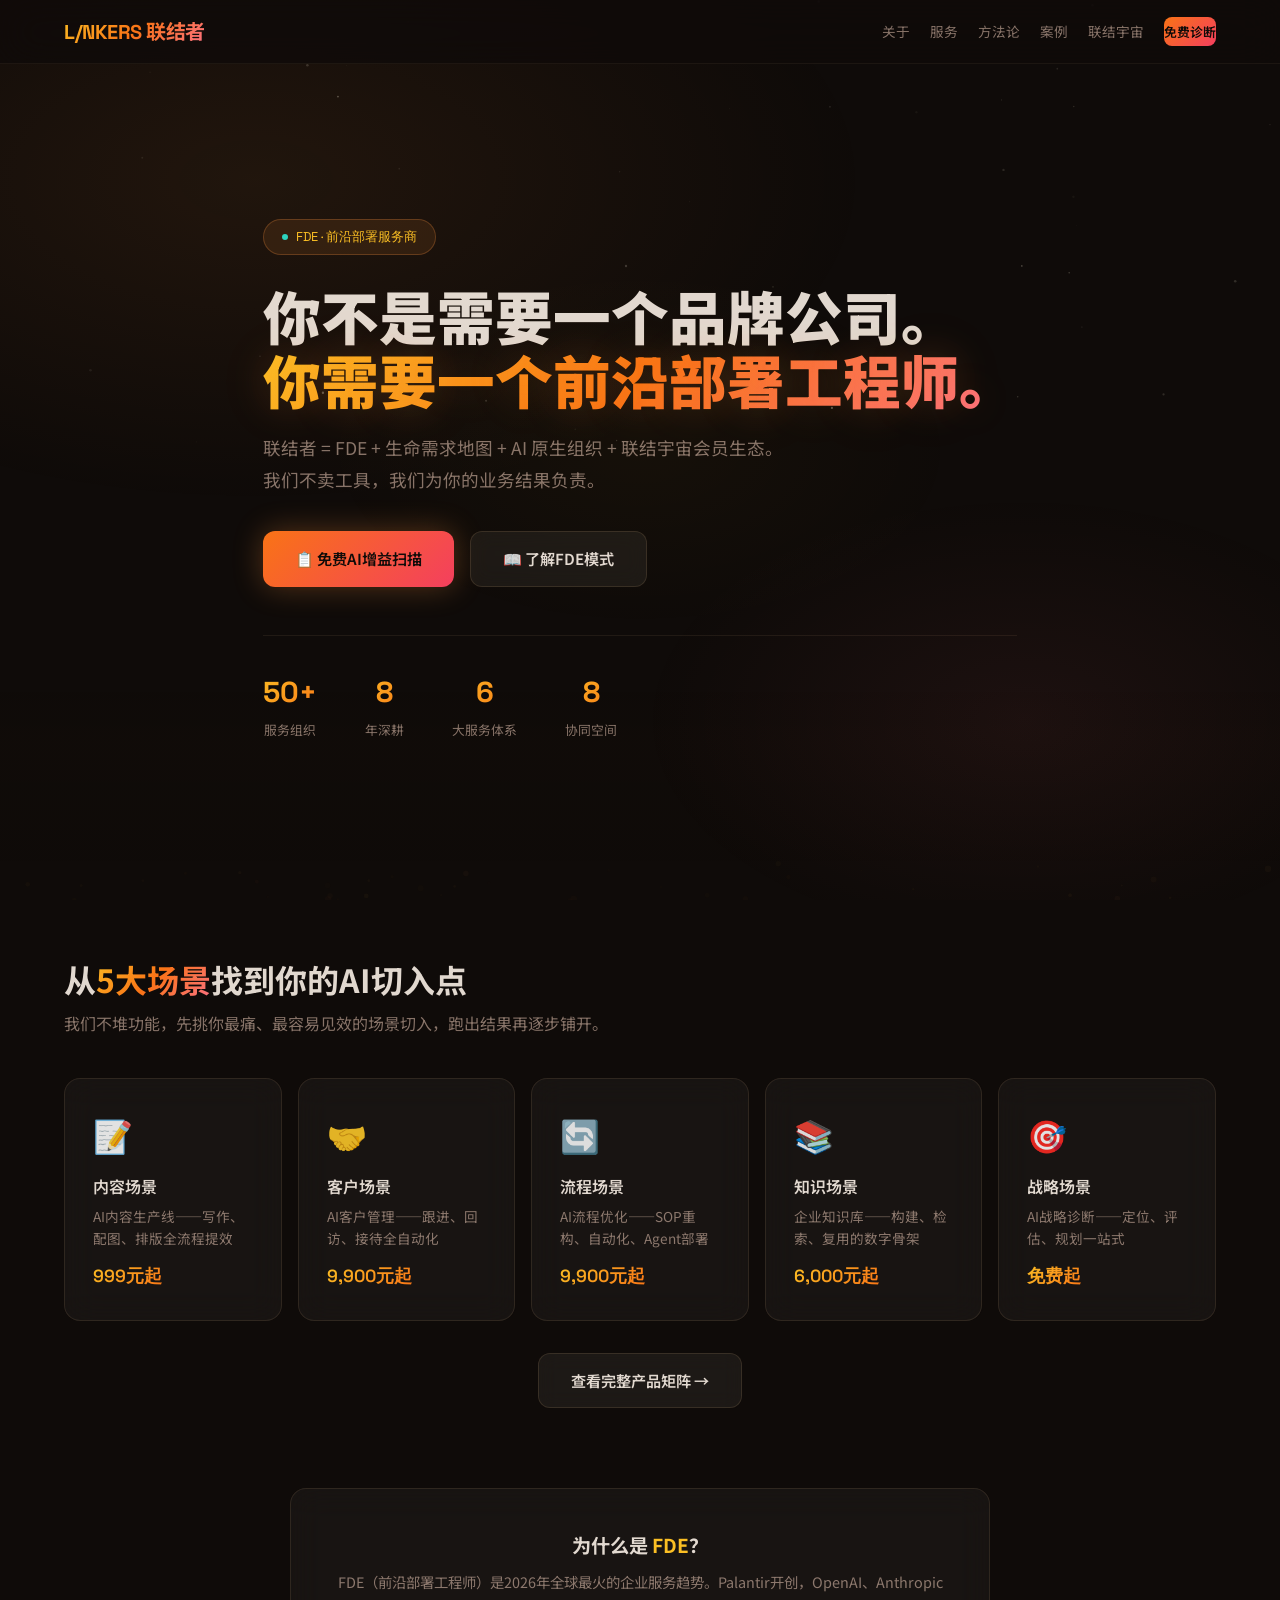
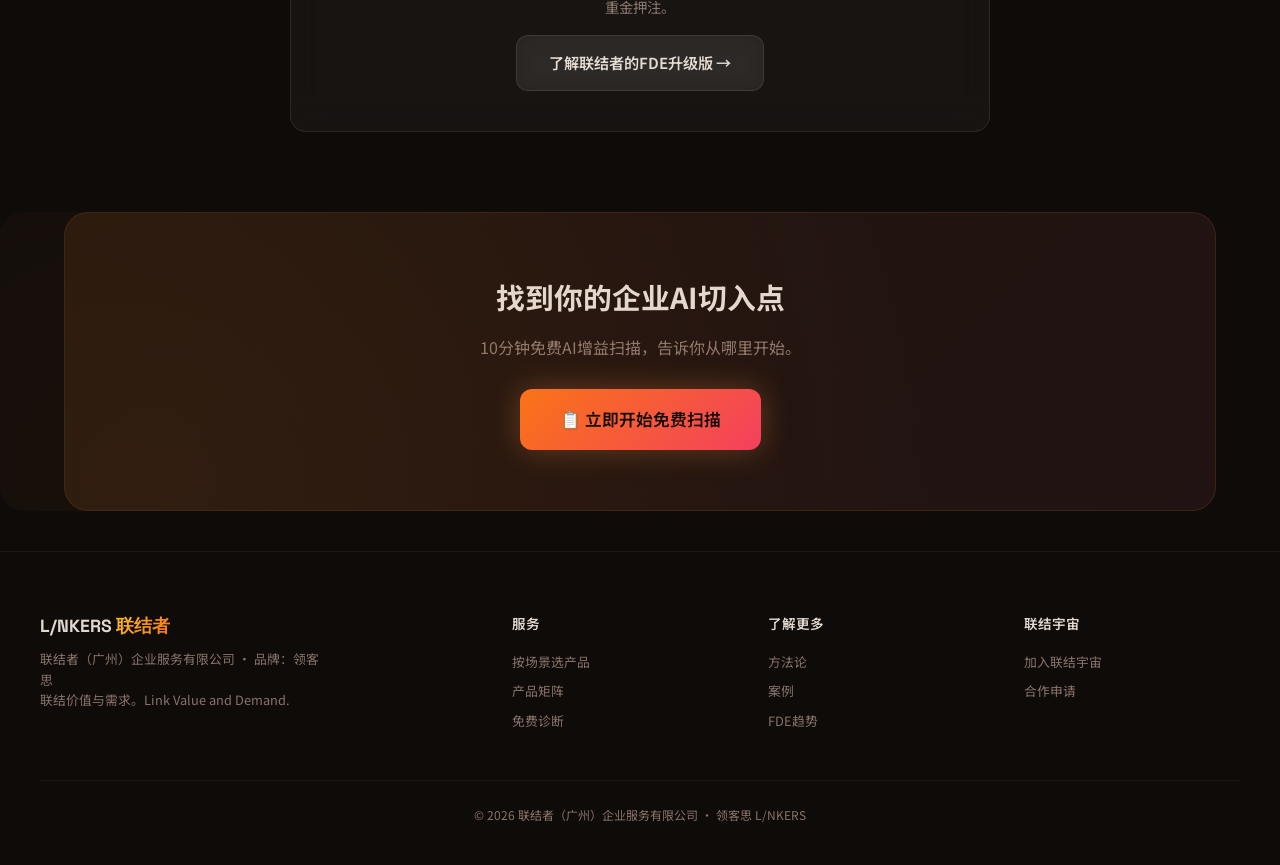
==== commit f446fb9c: "📄 更新 index.html（新增关于页+导航优化）" ====
--- a/index.html
+++ b/index.html
@@ -15,6 +15,7 @@
 <nav class="nav"><div class="nav-inner">
   <a href="index.html" class="logo">L/NKERS <span>联结者</span></a>
   <div class="nav-links" id="navLinks">
+    <a href="about.html">关于</a>
     <a href="services.html">服务</a>
     <a href="methodology.html">方法论</a>
     <a href="cases.html">案例</a>
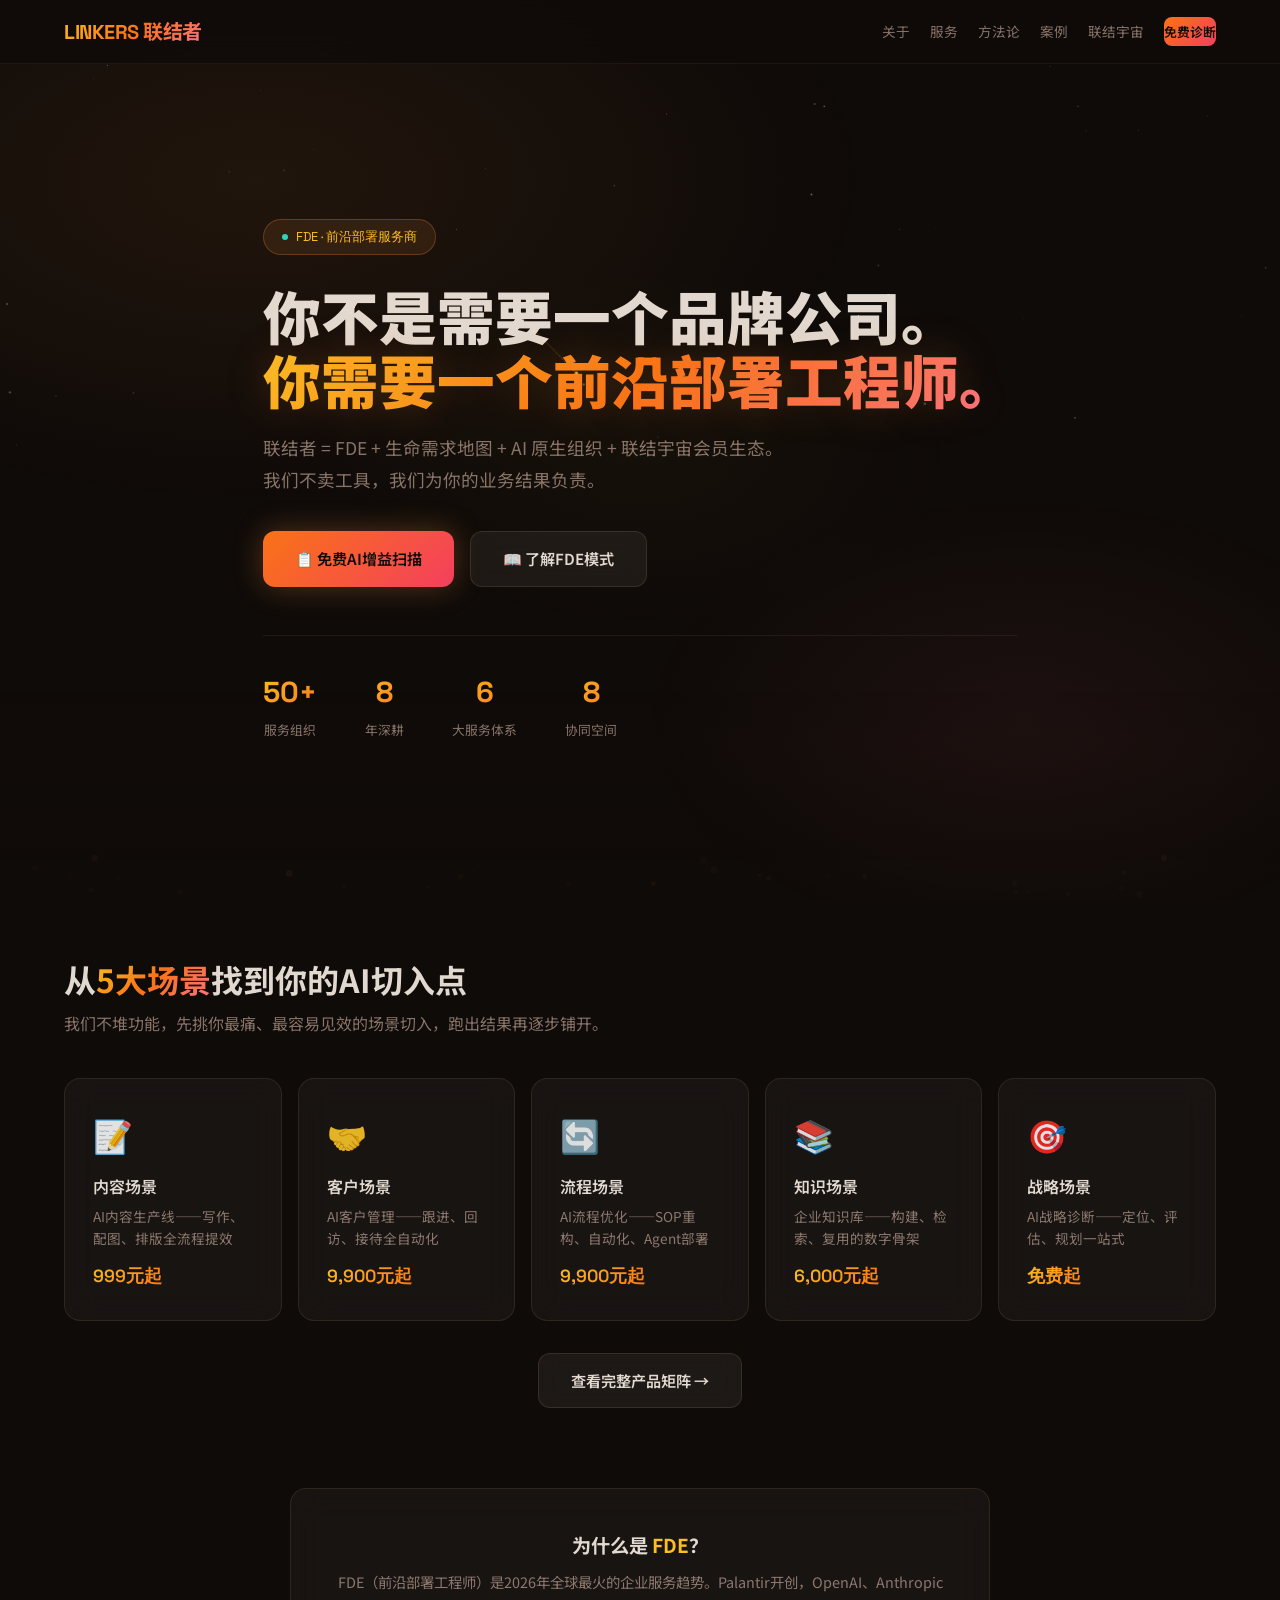
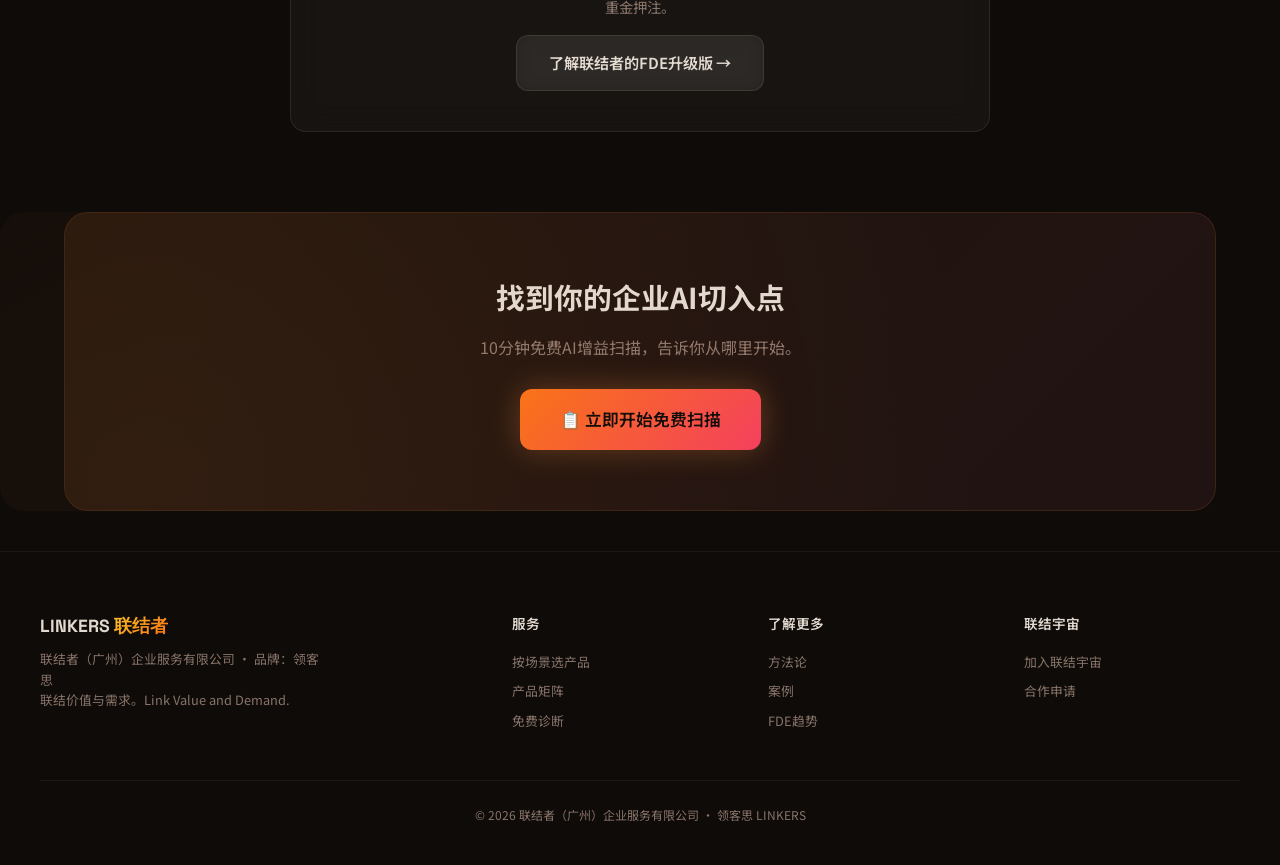
==== commit 95377767: "✏️ 品牌名 L/NKERS → LINKERS" ====
--- a/index.html
+++ b/index.html
@@ -3,7 +3,7 @@
 <head>
   <meta charset="UTF-8">
   <meta name="viewport" content="width=device-width, initial-scale=1.0">
-  <title>联结者 L/NKERS · FDE 前沿部署服务商</title>
+  <title>联结者 LINKERS · FDE 前沿部署服务商</title>
   <meta name="description" content="联结者（领客思）— FDE前沿部署服务商，帮助企业找到未来用户，创造未来生活方式。">
   <link rel="preconnect" href="https://fonts.googleapis.com">
   <link href="https://fonts.googleapis.com/css2?family=Space+Grotesk:wght@400;500;600;700&family=Noto+Sans+SC:wght@300;400;500;700;900&display=swap" rel="stylesheet">
@@ -13,7 +13,7 @@
 <canvas id="bg-canvas"></canvas>
 
 <nav class="nav"><div class="nav-inner">
-  <a href="index.html" class="logo">L/NKERS <span>联结者</span></a>
+  <a href="index.html" class="logo">LINKERS <span>联结者</span></a>
   <div class="nav-links" id="navLinks">
     <a href="about.html">关于</a>
     <a href="services.html">服务</a>
@@ -89,12 +89,12 @@
 
 <footer class="footer"><div class="footer-inner">
   <div class="footer-grid">
-    <div class="footer-brand"><h3>L/NKERS <span>联结者</span></h3><p>联结者（广州）企业服务有限公司 · 品牌：领客思<br>联结价值与需求。Link Value and Demand.</p></div>
+    <div class="footer-brand"><h3>LINKERS <span>联结者</span></h3><p>联结者（广州）企业服务有限公司 · 品牌：领客思<br>联结价值与需求。Link Value and Demand.</p></div>
     <div class="footer-col"><h4>服务</h4><a href="services.html">按场景选产品</a><a href="services.html#matrix">产品矩阵</a><a href="contact.html">免费诊断</a></div>
     <div class="footer-col"><h4>了解更多</h4><a href="methodology.html">方法论</a><a href="cases.html">案例</a><a href="methodology.html#fde">FDE趋势</a></div>
     <div class="footer-col"><h4>联结宇宙</h4><a href="community.html">加入联结宇宙</a><a href="contact.html">合作申请</a></div>
   </div>
-  <div class="footer-bottom">© 2026 联结者（广州）企业服务有限公司 · 领客思 L/NKERS</div>
+  <div class="footer-bottom">© 2026 联结者（广州）企业服务有限公司 · 领客思 LINKERS</div>
 </div></footer>
 
 <style>@keyframes pulse-dot{0%,100%{opacity:1;box-shadow:0 0 6px var(--warm-teal)}50%{opacity:0.3;box-shadow:none}}</style>
